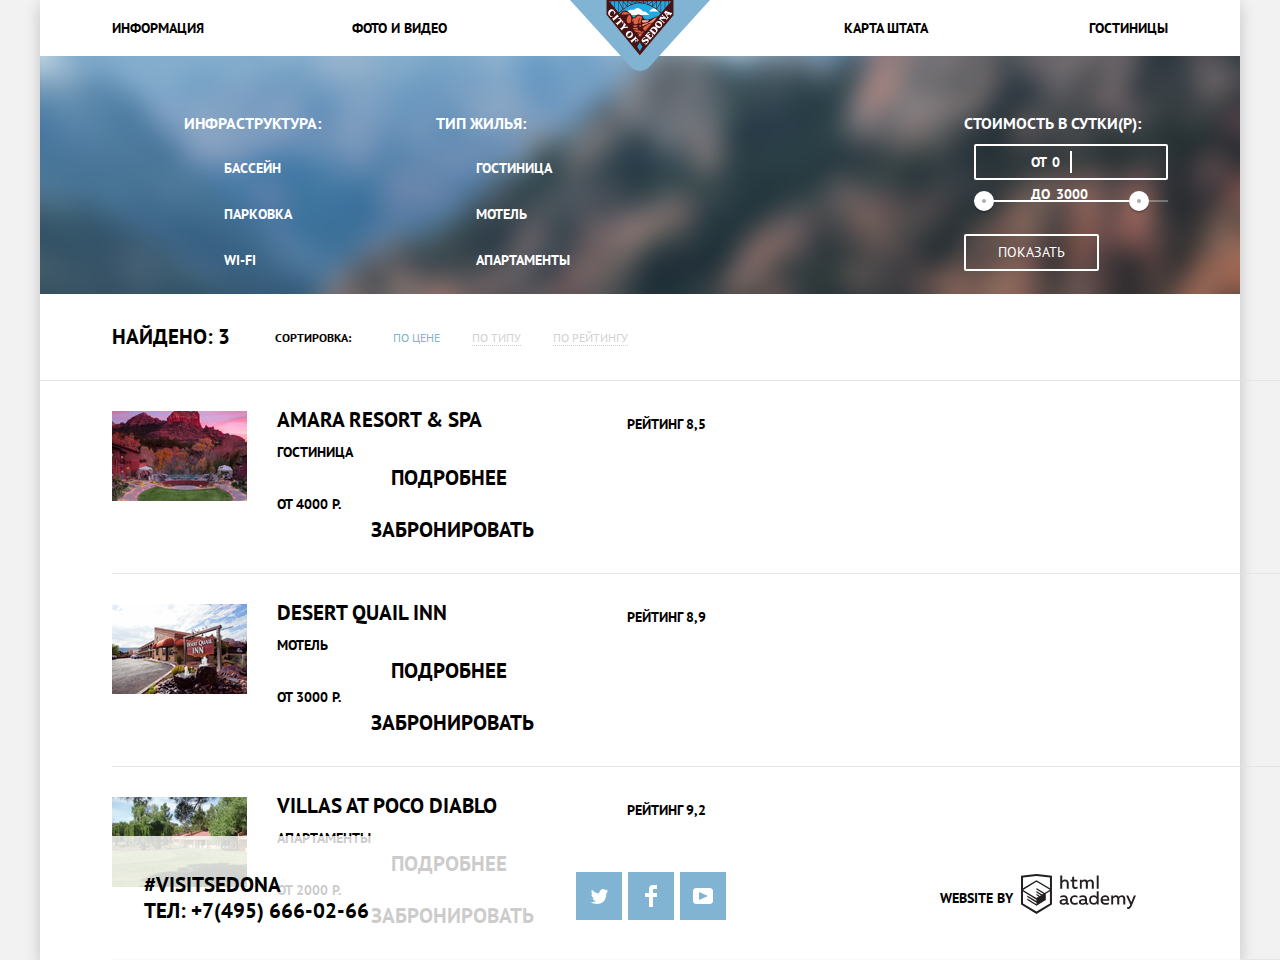
==== catalog.html @ 2e302462 "Подправила форму" ====
<!DOCTYPE html>
<html lang="ru">
  <head>
    <meta charset="utf-8">
    <title>HTML Academy: Седона</title>
    <link href="https://fonts.googleapis.com/css?family=PT+Sans:400,700&subset=cyrillic" rel="stylesheet">
	<link href="css/normalize.css" rel="stylesheet">
    <link href="css/style.css" rel="stylesheet">
    <style>
        li {
         list-style-type: none; /* Убираем маркеры */
        }
        ul {
        margin-left: 0; /* Отступ слева в браузере IE и Opera */
        padding-left: 0; /* Отступ слева в браузере Firefox, Safari, Chrome */
        }
    </style>
   </head>
  <body>
    <div class="container">
        <header class="main-header">
         <a class="header-logo" href="index.html">
             <img src="img/logo-sedona.svg" alt="Sedona" width="140" height="72">
         </a>
           <nav>
             <ul class="site-navigation">
                 <li>
                   <a href="info.html">Информация</a>
               </li>
               <li>
                 <a href="galery.html">Фото и видео</a>
               </li>
               <li>
                 <a href="map.html">Карта штата</a>
               </li>
                 <li>
                   <a href="catalog.html">Гостиницы</a>
               </li>
           </ul>
         </nav>
        </header>
      <main>
        <section class="filters">
            <form class="filter-fields" action="#" method="GET">
                <div class="filters-infrastructure">
                    <h3>Инфраструктура:</h3>
                    <input type="checkbox" name="pool" id="pool" checked>
                    <label for="pool">
                        Бассейн
                    </label>
                    <input type="checkbox" name="parking" id="parking">
                    <label for="parking">
                        Парковка
                    </label>
                    <input type="checkbox" name="wi-fi" id="wi-fi">
                    <label for="wi-fi">
                        WI-FI
                    </label>
                </div>
                <div class="filters-type-housing">
                    <h3>Тип жилья:</h3>
                    <input type="checkbox" name="hotel" id="hotel" checked>
                    <label for="hotel">
                        Гостиница
                    </label>
                    <input type="checkbox" name="motel" id="motel" checked>
                    <label for="motel">
                        Мотель
                    </label>
                    <input type="checkbox" name="apartments" id="apartments" checked>
                    <label for="apartments">
                        Апартаменты
                    </label>
                </div>
                <div class="filters-price">
                    <h3>Стоимость в сутки(р):</h3>
                    <div class="range-price">
                        <label class="min-price">
                            от 
                            <input type="text" name="min-price" value="0">
                        </label>
                        <label class="max-price">
                            до
                            <input type="text" name="max-price" value="3000">
                        </label>
                    </div>
                    <div class="range">
                        <div class="length"></div>
                        <span class="range-min"></span>
                        <span class="range-max"></span>
                    </div>
                    <input type="submit" value="Показать">
                </div>
            </form>
        </section>  
        <section class="sorting">
            <span class="found">Найдено: 3</span>
            <div class="sorting-filters">
                <span>Сортировка:</span>
                <a class="price" href="#">По цене</a>
                <a class="type" href="#">По типу</a>
                <a class="rating" href="#">По рейтингу</a>
            </div>
            <div class="sorting-up-down">
                <a class="sorting-up active" href="#"></a>
                <a class="sorting-down" href="#"></a>
            </div>
        </section>
        <section class="results">
            <div class="wrapper">
              <div class="results-img">
                 <img src="img/amara resort&spa.jpg" width="135" height="90" alt="Amara Resort & Spa">
              </div>
              <div class="results-description">
                  <a class="title" href="#">Amara Resort & Spa</a>      
                <div class="results-info">
                  <span>Гостиница</span>
                  <a class="button detailed" href="#">Подробнее</a>  
                </div>
              <div class="results-book">
                  <span>от 4000 р.</span>
                  <a class="button book" href="#">Забронировать</a>  
              </div>
            </div>
              <div class="results-rating">
                  <div class="results-star star-4">
                 </div>
                  <div class="results-number">Рейтинг 8,5
                  </div>
              </div> 
            </div> 
            <div class="wrapper">
                <div class="results-img">
                    <img src="img/desert quail inn.jpg" width="135" height="90" alt="Desert Quail Inn">
                </div>
                <div class="results-description">
                  <a class="title" href="#">Desert Quail Inn</a>
                <div class="info-price">
                  <div class="results-info">
                    <span>Мотель</span>
                    <a class="button detailed" href="#">Подробнее</a>  
                </div>
                <div class="results-book">
                    <span>от 3000 р.</span>
                    <a class="button book" href="#">Забронировать</a>  
                </div>
                </div>
               </div> 
                <div class="results-rating">
                    <div class="results-star star-3">
                    </div>
                    <div class="results-number">Рейтинг 8,9
                    </div>
                </div>
            </div> 
                <div class="wrapper">
                  <div class="results-img">
                    <img src="img/villas at poco diablo.jpg" width="135" height="90" alt="Villas at Poco Diablo">
                  </div>
                <div class="results-description">
                  <a class="title" href="#">Villas at Poco Diablo</a>  
                <div class="results-info">
                    <span>Апартаменты</span>
                    <a class="button detailed" href="#">Подробнее</a>  
                </div>
                <div class="results-book">
                    <span class="price">от 2000 р.</span>
                    <a class="button book" href="#">Забронировать</a>  
                </div>
              </div> 
                <div class="results-rating">
                    <div class="results-star star-2">
                    </div>
                    <div class="results-number">Рейтинг 9,2
                    </div>
                </div>
              </div>  
        </section>        
    </main>
    <footer class="page-footer">
      <div class="footer-link">
        <a href="https://instaframm.com">#VISITSEDONA</a>
        <a href="tel:+7(495) 666-02-66">Тел: +7(495) 666-02-66</a>
      </div>	
      <div class="footer-social">
        <a class="social-button twitter" href="https://twitter.com"><img src="img/twitter.svg" width="17" height="15"></a>
        <a class="social-button fb" href="https://facebook.com"><img src="img/fb-icon.svg" width="12" height="22"></a>
        <a class="social-button youtube" href="https://youtube.com"><img src="img/youtube.svg" width="20" height="16"></a>
      </div>
      <div class="footer-copyright">
      <p>Website by</p>
      <a class="copyright" href="https://htmlacademy.ru/intensive/htmlcss"><img src="img/logo-htmlacademy.svg" width="115" height="41"></a>
      </div>		
    </footer>
    </div>
  </body>
</html>
---- css/style.css ----
html,
body {
    width: 100%;
    height: 100%;
}



body{
  margin:0;
  padding: 0;
  min-width: 1200px;
  font-family:"PT Sans","Arial",sans-serif;
  color: black;
  text-transform:uppercase;
  background-color:#f2f2f2;
  font-size: 14px;
  line-height: 26px;
  font-weight: bold;
  overflow-x: hidden;
}

a {
  color: #000000;
  text-decoration: none;
}

img {
  max-width: 100%;
  height: auto;
}

.visually-hidden {
  position: absolute;
  clip: rect(0 0 0 0);
  width: 1px;
  height: 1px;
  margin: -1px;
  border: 0;
  padding: 0;
  white-space: nowrap;
  -webkit-clip-path: inset(100%);
  clip-path: inset(100%);
  overflow: hidden;
}


section{
  display: flex;
  width: 1200px;
}

.container {
  position: relative;
  width: 1200px;
  margin: 0 auto;
  background-color: #ffffff;
  -webkit-box-shadow: 0 0 15px rgba(0, 0, 0, 0.5);
  box-shadow: 0px 5px 15px 0 rgba(0, 1, 1, 0.2);
}

.button {
  display: inline-block;
  vertical-align: top;
  font: inherit;
  text-align: center;
  vertical-align: middle;
  text-transform: uppercase;
  border: none;
}


.main-header{
  background-color: #ffffff;
}

.header-logo {
  position: absolute;
  left: 50%;
  transform: translateX(-50%);
  z-index: 1;
}

.main-header{
  background-color: #ffffff;
  width: 1056px;
  margin: 0 auto;
}

.header-logo {
  position: absolute;
  left: 50%;
  transform: translateX(-50%);
  z-index: 1;
}

.site-navigation {
  display: -webkit-box;
  display: -ms-flexbox;
  display: flex;
  flex-wrap: wrap;
  justify-content: space-between;
  margin: 0;
  padding: 0;
  

}


.site-navigation li {
  display: flex;
  justify-content: flex-start;
  flex: 0 0 240px;
  padding: 15px 0;
  width: 240px;
  
}

.site-navigation li:nth-child(4n+3),
.site-navigation li:nth-child(4n+4) {
    justify-content: flex-end;
}

.site-navigation li:nth-child(4n+2) {
    margin-right: 95px;
}


.site-navigation li a{
  text-decoration:none;
  color:#000000;
  font-weight:700
  }
  .site-navigation li.active a{
  color:#766357;
  }
  .site-navigation li a:hover{
  color:#81b3d2;
  }
  .site-navigation li a:focus{
  color:#cacaca;
}


main{
  background-color:#ffffff;
}



.intro {
  min-height: 510px;
  background: url(../img/block.svg) 50% 100% no-repeat,
  url(../img/welcome.png) 50% 50% no-repeat,
  url(../img/background-photo.jpg)0 20% no-repeat;
  background-color: #5496bd;
  margin-bottom: 60px;
}


.info-city{
  display: flex;
  flex-direction: column;
  align-content: center;
  align-items: center;
  color: #000000;
  text-align: center;
  margin-bottom: 50px;
  margin-top: 61px;
}

.info{
  font-family: "PT Sans","Arial",sans-serif;
  line-height: 26px;
  padding:0;
  margin:0 auto 28px;
  
}

.info-city p{
  margin:0;
  color:#333333;
  line-height:26px;
  font-family: "PT Sans","Arial",sans-serif;
  width: 489px;
  font-size: 14px;
  font-weight: normal;
}

.cause-description{
  display: flex;
  flex-direction: column;
}

.cause{
  display: flex;
  width: 1200px;
  margin: 0;
}

.description-one{
  display: flex;
  flex-direction: column;
  align-content: center;
  align-items: center;
  justify-content: center;
  background-color:#81b3d2;
  text-align:center;
  color:#ffffff;
  width: 400px;  
}

.description-one h2{
  margin:0;
  padding:0;
  width:200px;
}


.description-one .cause-number{
  margin:0;
  padding-top:24px;
  padding-bottom:21px;
  columns: #7d7d7d;;
  font-size: 14px;
  line-height: 21px;
  font-weight: normal; 
}

.description-one p{
  margin: 0;
  font-family: "PT Sans","Arial",sans-serif;
  font-size: 14px;
  line-height: 21px;
  text-align: center;
  color: #ffffff;
  font-weight: normal;
}


.feature-picture{
  display: flex;
  background-color:#81b3d2;
  width: 800px;
  left: 0;
  top: 0;
}

.reason{
  display: flex;
  align-items: center;
  text-align: center;
  justify-content: space-around;
}

.description{
  display: flex;
  -webkit-box-orient: vertical;
  -webkit-box-direction: normal;
  flex-direction: column;
  -webkit-box-pack: center;
  justify-content: center;
  -webkit-box-align: center;
  align-items: center;
  width: 400px;
  padding-top: 58px;
  padding-bottom: 67px;
  text-align: center; 
}


.description h2{
  font-family: "PT Sans","Arial",sans-serif;
  font-size: 21px;
  font-weight: bold;
  line-height: 21px;
  text-align: center;
  color: #000000;
  margin:28px 0 10px 0;
}


.description p{
  margin:14px 0;
  color:#333333;
  font-family: "PT Sans","Arial",sans-serif;
  font-size: 14px;
  line-height: 21px;
  font-weight: normal;
}


.description-two{
  display: flex;
  flex-direction: column;
  align-content: center;
  align-items: center;
  padding: 44px 49px 52px 48px;
  background-color:#81b3d2;
  text-align:center;
  color:#ffffff;
  width: 33,33%;
}


.description-two h2{
  margin:0;
  padding:0;
  width:200px;
}


.description-two .cause-number{
  margin:0;
  padding-top:24px;
  padding-bottom:21px;
  color:#ffffff;
  font-size: 14px;
  line-height: 21px;
  font-weight: normal;
}

.description-two p{
  margin: 0;
  font-family: "PT Sans","Arial",sans-serif;
  font-size: 14px;
  line-height: 21px;
  text-align: center;
  color: #ffffff;
  width: 303px;
  font-weight: normal;
}


.more-cause{
  display: flex;
  width: 1200px;;
  text-align: center;
  justify-content: space-around;
  background-color: #eeeeee;
  justify-content: space-around;
}


.more-description{
  width: 400px;
  min-height: 256px;
  text-align: center;
  display: flex;
  -webkit-box-orient: vertical;
  -webkit-box-direction: normal;
  flex-direction: column;
  -webkit-box-pack: center;
  justify-content: center;
}


.more-description h2{
  font-family: "PT Sans","Arial",sans-serif;
  color: #000000;
  font-size: 21px;
  line-height: 21px;
  margin-top: 0;
}


.more-description .cause-number{
  margin: 7px 0px;
  text-align: center;
  color:#333333;
  font-size: 14px;
  line-height: 21px;
  font-weight: normal;
}

.more-description p{
  font-family: "PT Sans","Arial",sans-serif;
  color: #333333;
  font-size: 14px;
  line-height: 21px;
  margin: 14px 0 14px 0;
  font-weight: normal;
}


.interest-block{
  display: flex;
  -webkit-box-pack: center;
  justify-content: center;
}


.interest-item {
  width: 1200px;
  text-align: center;
  padding: 0 316px;
}



.interest-item h3 {
  font-size: 30px;
  font-weight: bold;
  margin-top: 58px;
  
}

.interest-item p {
  margin-bottom: 48px;
  line-height: 24px;
  font-weight: normal;
} 

.interest-item a {
  display: block;
  margin: 0 auto;
  padding: 30px 0;
  text-decoration: none;
  text-decoration-line: none;
  text-decoration-style: initial;
  text-decoration-color: initial;
  color: #ffffff;
  background-color: #766357;
  font-size: 21px;
  font-weight: bold;
  line-height: 26px;
}


.interest-item a:hover{   /*Цвет кнопки при наведении курсора*/
  background-color: #604e43;
}
  
.interest-item a:focus{    /*Цвет кнопки при нажатии*/
  background-color: #503e33;
  color: rgba(255, 255, 255, 0.3);
}


.map {
  position: relative;
}


.page-footer{
  display: flex;
  justify-content: space-around;
  padding-top: 36px;
  padding-bottom: 36px;
  position: absolute;
  bottom: 0;
  left: 0;
  margin: 0 auto;
  width: 1200px;
  color: #000000;
  background-color: rgba(255, 255, 255, 0.8);
}



.footer-link{
  display: flex;
  flex-direction: column;
}

.footer-link a{
  font-family: "PT Sans","Arial",sans-serif;
  font-size: 21px;
  font-weight: bold;
  line-height: 26px;
  color: #000000;
  text-decoration: none;
}

.footer-social{
  display: flex;
}

.social-button {
  display: flex;
  position: relative;
  justify-content: center;
  align-items: center;
  width: 46px;
  height: 48px;
  margin-right: 6px;
  vertical-align: top;
  background-color: #81b3d2;
}  

.social-button:hover{
  background-color: #669ec0;
}

.social-button:focus{
  background: #5496bd;
  opacity: 0.3;
}

.footer-copyright{
  display: flex;
  align-items: center;
}


.footer-copyright p{
  font-family: "PT Sans","Arial",sans-serif;
  font-size: 14px;
  line-height: 26px;
  color: #000000;
  margin: 0 8px 0 0;
}

.footer-copyright .copyright{
  color: #231f20;
}


.map{
  position:relative
}

.map iframe{
  background:#dfe7cd;
  background-image:url(../img/map.png);
  background-repeat:no-repeat;
  width:1200px;
  height:595px;
  border:0
}

.form-show {
  display: block;
  -webkit-animation-name: show;
  animation-name: show;
  -webkit-animation-duration: 2s;
  animation-duration: 2s;
}


.search-form {
  box-sizing:border-box;
  display:-webkit-box;
  display:-webkit-flex;
  display:-ms-flexbox;
  display:flex;
  -webkit-flex-wrap:wrap;
  -ms-flex-wrap:wrap;
  flex-wrap:wrap;
  -webkit-box-pack:justify;
  -webkit-justify-content:space-between;
  -ms-flex-pack:justify;
  justify-content:space-between;
  position:absolute;
  top:0;
  left:50%;
  margin-left:-284px;
  padding:55px;
  width:568px;
  height:395px;
  background:#ffffff;
  font-weight:bold;
  line-height:26px;
  box-shadow:0px 0px 15px 7px rgba(0, 1, 1, 0.15)
}

.search-form-visible{
  display:flex;
  animation:form_opacity 0.7s
}

.search-form-error{
  animation:shake 0.5s
}

.search-form input{
  border:medium none;
  background-color:rgb(242, 242, 242);
  height:35px;
  width:331px;
  text-transform:uppercase;
  cursor:pointer;
}

.search-form input:hover{
  background-color:#ebebeb
}

.search-form input:focus{
  background-color:#ffffff;
  outline:2px solid #ebebeb
}

.search-form input[name="arrival-date"], 
.search-form input[name="departure-date"] {
  padding-left: 15px;
  font-size: 14px;
  font-weight: bold;
  color: #000000;
  font-family: "PT Sans","Arial",sans-serif;
}

.arrival-date-cal, 
.departure-date-cal {
  position: absolute;
  font-size: 21px;
  line-height: 26px;
  color: #c2c2c2;
}

.arrival-date-cal {
  top: 60px;
  right: 60px;
}

.departure-date-cal{
  top:127px;
  right:60px;
}


.arrival-date-cal span:hover,
.departure-date-cal span:hover{
  color:#000000;
}

.arrival-date-cal span:active,
.departure-date-cal span:active{
  color:#81b3d2;
}

.search-form .entry, 
.search-form .departure {
  padding-top: 5px;
  margin-bottom: 10px;
}

.search-form .amount {
  display: flex;
  justify-content: space-between;
  align-items: center;
  height: 40px;
  width: 458px;
  box-sizing: border-box;
}


.amount button {
  height: 37px;
  width: 40px;
  border: none;
  background-color: #f2f2f2;
  color: #a9a9a9;
}


.amount button[name="plus-adult"] {
  margin-right: 52px;
}


.amount button:hover{
  color:#000000;
}

.amount button:active{
  color:#81b3d2;
}


.amount input {
  width: 37px;
  border: none;
  background-color: #f2f2f2;
  text-align: center;
}

.amount input:hover{
  background-color:#ebebeb;
}

.amount input:focus{
  background-color:#ffffff;
  outline:2px solid #ebebeb;
}


.amount button[name="minus-adult"] {
  margin-left: 40px;
}


.amount button[name="minus-children"]{
  margin-left:26px
}


.search-form > button {
  width: 100%;
  background-color: rgb(129, 179, 210);
  border: medium none;
  text-transform: uppercase;
  font-size: 21px;
  color: rgb(255, 255, 255);
  line-height: 16px;
  padding: 21px 0px;
  -webkit-align-self: flex-end;
  -ms-flex-item-align: end;
  align-self: flex-end;
}


.search-form > button:hover{
  background-color:#669ec0;
  cursor:pointer;
}

.search-form > button:active{
  background-color:#5496bd;
  color:#88b6d1;
  cursor:pointer;
} 




.filters{
  
  box-sizing: border-box;
  min-height: 215px;
  color: #ffffff;
  background: #5d7284;
  background-color: rgb(93, 114, 132);
  background-image: url(../img/filter-background.png);
  background-repeat: no-repeat;
  background-position: center;
}


.filter-fields{
  display: flex;
  padding: 0 72px;
  padding-top: 26px;
  padding-right: 72px;
  padding-bottom: 7px;
  padding-left: 72px;
  padding-top: 26px;
  padding-bottom: 7px;
  width: 1056px;
}
  


.filters-infrastructure,
.filters-type-housing,
.filters-price{
  display: flex;
  flex-direction: column;
  padding-top: 31px;
  align-content: center;
}

.filters-infrastructure{
  justify-content: flex-start;
  padding-left: 72px;
  padding-right: 115px;
}

.filters-type-housing{
  padding-right: 394px;
}

.filters h3{
  margin:0 0 15px;
  padding:0;
  font-family:"PT Sans","Arial",sans-serif;
  font-size: 16px;
  line-height: 21px;
}

.filters label{
  font-family:"PT Sans","Arial",sans-serif;
  font-size: 14px;
  line-height: 21px;
}



.filters input[type=checkbox]{
  display:none;
}

.filters input[type=checkbox]+label{
  position:relative;
  display:block;
  margin-left:40px;
  padding-top:9px;
  padding-bottom:16px;
  cursor:pointer
}


.filters input[type=checkbox]+label::after{
  content:"";
  position:absolute;
  top:8px;
  left:-40px;
  display:block;
  width:22px;
  height:22px;
  background-position:-5px -5px
}

.filters input[type=checkbox]:checked+label::after{
  content:"";
  position:absolute;
  top:8px;
  left:-40px;
  display:block;
  width:26px;
  height:22px;
  background-image:url(../img/checkbox-on.png);
  background-repeat:no-repeat;
  background-position:-37px -5px
}

.filters input[type=checkbox]:disabled+label{
  opacity:0.3
}

.filters input[type=checkbox]:disabled+label::after{
  content:"";
  position:absolute;
  top:8px;
  left:-40px;
  width:26px;
  height:22px;
  background-image:url(../img/checkbox-on.svg);
  background-repeat:no-repeat;
  background-position:-5px -5px
}




.filters-price h3{
  margin:0 0 10px;
  padding:0;
  text-align:left;
}

.filters-price .range-price{
  position:relative;
  height:32px;
  margin-left:10px;
  margin-bottom:20px;
  font-size:0;
  border:2px solid #fff;
  border-radius:2px
}

.filters-price .range-price::after{
  content:"";
  position:absolute;
  top:50%;
  left:50%;
  width:2px;
  height:22px;
  background:#fff;
  -webkit-transform:translate(-50%,-50%);
  transform:translate(-50%,-50%)
}

.range-price label{
  display:inline-block;
  text-align:left;
  font-size:14px;
  line-height:30px;
  vertical-align:top;
  cursor:pointer
}
.range-price .max-price,
.range-price .min-price{
  width:90px;
  padding-left:55px
}

.range-price input{
  width:50px;
  margin:0;
  color:inherit;
  font:inherit;
  background:0 0;
  border:none;
  outline:#ffffff;
}

.range{
  position:relative;
  height:2px;
  background-color:rgba(255,255,255,.3);
  margin-bottom:32px;
  margin-left:10px
}

.range .length{
  width:80%;
  height:2px;
  background:#ffffff;
}

.range span{
  position:absolute;
  top:-9px;
  width:4px;
  height:4px;
  background:#ababab;
  border:8px solid #fff;
  border-radius:50%;
  box-shadow:0 2px 1px 0 rgba(0,1,1,.2);
  cursor:pointer;
}

.range span:hover{
  background:#1c4f80;
}

.range .range-min{
  left:0
}

.range .range-max{
  left:80%
}

.filters-price input[type=submit]{
  width:135px;
  padding:6px 0;
  background-color:transparent;
  border:2px solid #fff;
  border-radius:2px;
  font-family:"PT Sans","Arial",sans-serif;
  font-size:14px;
  line-height:21px;
  text-transform:uppercase;
  font-weight:400;
  color:#fff;
  text-align:center;
}

.filters-price input[type=submit]:hover{
  background-color:#fff;
  color:#000;
  cursor:pointer
}


.sorting{
  display: flex;
  padding:30px 72px 30px 72px;
  border-bottom:1px solid #e5e5e5;
}

.found{
  margin-right:28px;
  width:135px;
  font-size:21px;
  line-height:26px;
  font-weight:700;
}


.sorting-filters span{
  margin-right:38px;
  font-size:12px;
  line-height:18px;
}

.results .button,
.results-description a,
.filters a{
  font-family:"PT Sans","Arial",sans-serif;
  text-transform:uppercase;
  text-decoration:none
}

.sorting-filters a{
  margin-right:28px;
  font-size:12px;
  line-height:18px;
  color:#d2d2d2;
  border-bottom:1px dotted #d2d2d2;
  font-weight:400
}



.sorting-filters .price{
  color:#81b3d2;
  text-decoration:none;
  border:none
}

.sorting-filters a:hover{
  color:#81b3d2;
  text-decoration:none;
  border-bottom:1px dotted #81b3d2
}

.sorting-filters a:active{
  color:#000;
  text-decoration:none;
  border-bottom:none
}

.sorting-up-down{
  text-align:right
}

.results{
  display: flex;
  flex-direction: column;
  padding:0 6%
}


.results{
  display: flex;
}

.wrapper{
  display: flex;
  position:relative;
  border-bottom:1px solid #e5e5e5;
  padding:30px 0
}

.results-img{
  margin-right:30px;
  width:135px;
  height:90px
}

.results .button,
.results-description a{
  margin:0;
  font-weight:700
}

.results-description a{
  display:block;
  vertical-align:top;
  font-size:21px;
  line-height:26px;
  color: #000000;
}

.results-description a.title{
  margin-top:-4px;
  margin-bottom:6px;
  padding:0;
  width:350px
}

.results-description a.title:active{
  color:rgba(0,0,0,.3)
}
.results-info{
  margin-right:6px
}
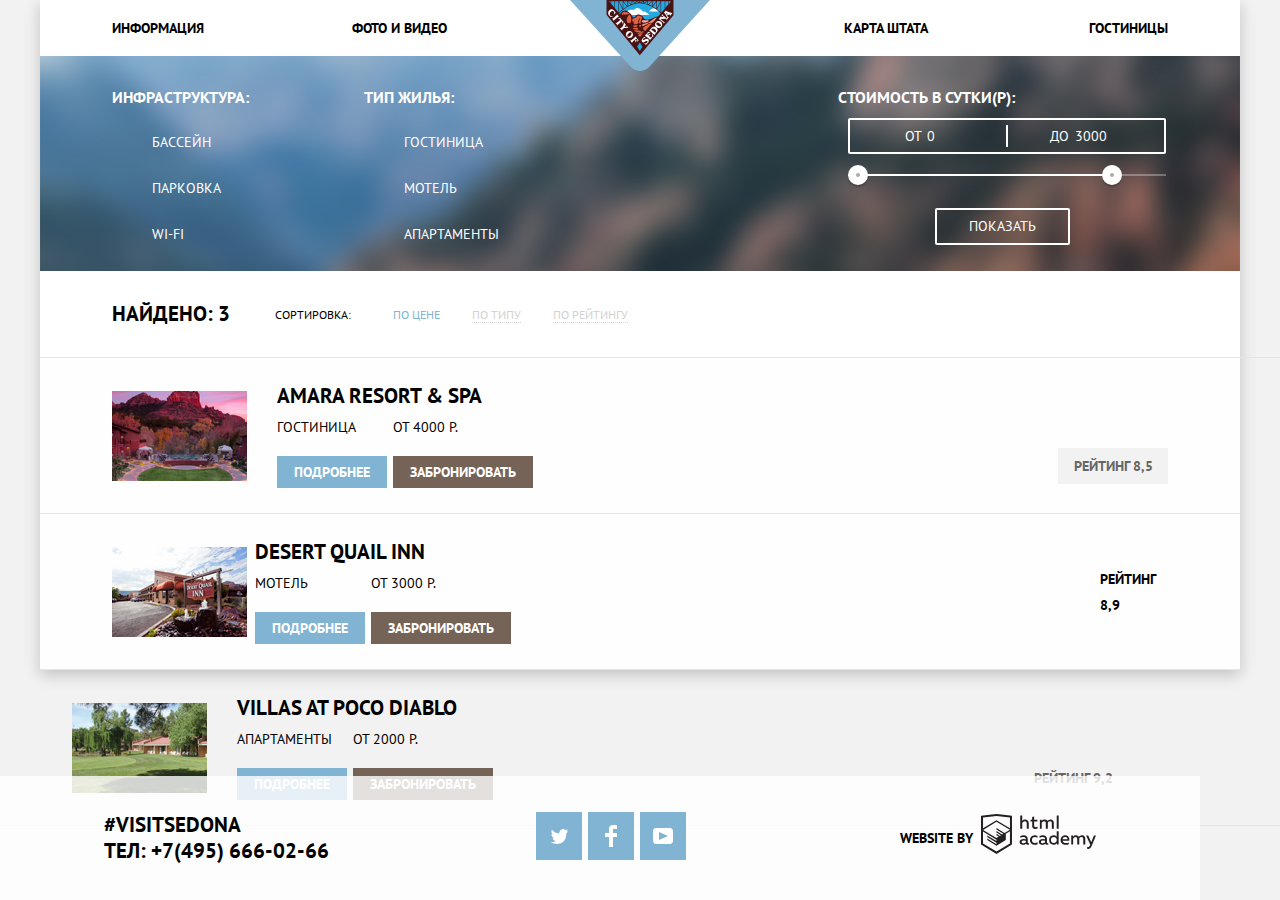
==== commit bf166afb: "Начала делать вторую страницу" ====
--- a/catalog.html
+++ b/catalog.html
@@ -41,7 +41,7 @@
         </header>
       <main>
         <section class="filters">
-            <form class="filter-fields" action="#" method="GET">
+            <form class="filter-fields" action="#" method="get">
                 <div class="filters-infrastructure">
                     <h3>Инфраструктура:</h3>
                     <input type="checkbox" name="pool" id="pool" checked>
@@ -60,7 +60,7 @@
                 <div class="filters-type-housing">
                     <h3>Тип жилья:</h3>
                     <input type="checkbox" name="hotel" id="hotel" checked>
-                    <label for="hotel">
+                    <label for="checkbox04">
                         Гостиница
                     </label>
                     <input type="checkbox" name="motel" id="motel" checked>
@@ -77,11 +77,11 @@
                     <div class="range-price">
                         <label class="min-price">
                             от 
-                            <input type="text" name="min-price" value="0">
+                            <input type="text" name="from" value="0" id="from-value">
                         </label>
                         <label class="max-price">
                             до
-                            <input type="text" name="max-price" value="3000">
+                            <input type="text" name="to" value="3000" id="to-value">
                         </label>
                     </div>
                     <div class="range">
@@ -108,24 +108,33 @@
         </section>
         <section class="results">
             <div class="wrapper">
-              <div class="results-img">
+                <div class="results-img">
                  <img src="img/amara resort&spa.jpg" width="135" height="90" alt="Amara Resort & Spa">
-              </div>
+                </div>
               <div class="results-description">
-                  <a class="title" href="#">Amara Resort & Spa</a>      
+                <h1 class="results-description-header">
+                  <a href="#">Amara Resort & Spa</a>    
+                </h1>    
                 <div class="results-info">
                   <span>Гостиница</span>
-                  <a class="button detailed" href="#">Подробнее</a>  
-                </div>
-              <div class="results-book">
+                  <br>
+                  <a href="#">Подробнее</a>  
+                </div>
+                <div class="results-book">
                   <span>от 4000 р.</span>
-                  <a class="button book" href="#">Забронировать</a>  
+                  <br>
+                  <a href="#">Забронировать</a>  
+                </div>
               </div>
-            </div>
               <div class="results-rating">
-                  <div class="results-star star-4">
-                 </div>
-                  <div class="results-number">Рейтинг 8,5
+                  <div class="rating-stars>
+                    <span class="icon-star"></span>
+                    <span class="icon-star"></span>
+                    <span class="icon-star"></span>
+                    <span class="icon-star"></span>
+                  </div>
+                  <div class="results-number">
+                    <span>Рейтинг 8,5</span>
                   </div>
               </div> 
             </div> 
@@ -134,22 +143,29 @@
                     <img src="img/desert quail inn.jpg" width="135" height="90" alt="Desert Quail Inn">
                 </div>
                 <div class="results-description">
-                  <a class="title" href="#">Desert Quail Inn</a>
-                <div class="info-price">
+                  <h1 class="results-description-header">
+                  <a href="#">Desert Quail Inn</a>
+                  </h1>
                   <div class="results-info">
                     <span>Мотель</span>
-                    <a class="button detailed" href="#">Подробнее</a>  
+                    <br>
+                    <a href="#">Подробнее</a>  
                 </div>
                 <div class="results-book">
                     <span>от 3000 р.</span>
-                    <a class="button book" href="#">Забронировать</a>  
-                </div>
-                </div>
-               </div> 
+                    <br>
+                    <a href="#">Забронировать</a>  
+                </div>
+               </div>
                 <div class="results-rating">
-                    <div class="results-star star-3">
-                    </div>
-                    <div class="results-number">Рейтинг 8,9
+                    <div class="rating-stars">
+                      <span class="icon-star"></span>
+                      <span class="icon-star"></span>
+                      <span class="icon-star"></span>
+                    </div>
+                </div>   
+                    <div class="results-number">
+                      <span>Рейтинг 8,9</span>
                     </div>
                 </div>
             </div> 
@@ -158,20 +174,27 @@
                     <img src="img/villas at poco diablo.jpg" width="135" height="90" alt="Villas at Poco Diablo">
                   </div>
                 <div class="results-description">
-                  <a class="title" href="#">Villas at Poco Diablo</a>  
+                  <h1 class="results-description-header">
+                  <a href="#">Villas at Poco Diablo</a>  
+                  </h1>
                 <div class="results-info">
                     <span>Апартаменты</span>
-                    <a class="button detailed" href="#">Подробнее</a>  
+                    <br>
+                    <a href="#">Подробнее</a>  
                 </div>
                 <div class="results-book">
-                    <span class="price">от 2000 р.</span>
-                    <a class="button book" href="#">Забронировать</a>  
+                    <span>от 2000 р.</span>
+                    <br>
+                    <a href="#">Забронировать</a>  
                 </div>
               </div> 
                 <div class="results-rating">
-                    <div class="results-star star-2">
-                    </div>
-                    <div class="results-number">Рейтинг 9,2
+                    <div class="rating-stars">
+                      <span class="icon-star"></span>
+                      <span class="icon-star"></span>
+                    </div>
+                    <div class="results-number">
+                      <span>Рейтинг 9,2</span>
                     </div>
                 </div>
               </div>  
--- a/css/style.css
+++ b/css/style.css
@@ -102,8 +102,6 @@
   justify-content: space-between;
   margin: 0;
   padding: 0;
-  
-
 }
 
 
@@ -149,12 +147,15 @@
 
 
 .intro {
+  width: 100%;
   min-height: 510px;
   background: url(../img/block.svg) 50% 100% no-repeat,
   url(../img/welcome.png) 50% 50% no-repeat,
   url(../img/background-photo.jpg)0 20% no-repeat;
   background-color: #5496bd;
   margin-bottom: 60px;
+  border:none;
+  
 }
 
 
@@ -167,6 +168,7 @@
   text-align: center;
   margin-bottom: 50px;
   margin-top: 61px;
+ 
 }
 
 .info{
@@ -721,35 +723,18 @@
   cursor:pointer;
 } 
 
-
-
-
 .filters{
+  display: flex;
+  background: #cacaca url(../img/filter-background.png) center 50%;
+  width: 1200px;
+  color: #ffffff;
+  min-height: 215px;
+}
+
+.filter-fields{
+  display: flex;
   
-  box-sizing: border-box;
-  min-height: 215px;
-  color: #ffffff;
-  background: #5d7284;
-  background-color: rgb(93, 114, 132);
-  background-image: url(../img/filter-background.png);
-  background-repeat: no-repeat;
-  background-position: center;
-}
-
-
-.filter-fields{
-  display: flex;
-  padding: 0 72px;
-  padding-top: 26px;
-  padding-right: 72px;
-  padding-bottom: 7px;
-  padding-left: 72px;
-  padding-top: 26px;
-  padding-bottom: 7px;
-  width: 1056px;
-}
-  
-
+}
 
 .filters-infrastructure,
 .filters-type-housing,
@@ -758,6 +743,8 @@
   flex-direction: column;
   padding-top: 31px;
   align-content: center;
+  
+  
 }
 
 .filters-infrastructure{
@@ -767,7 +754,7 @@
 }
 
 .filters-type-housing{
-  padding-right: 394px;
+  width: 274px;
 }
 
 .filters h3{
@@ -776,21 +763,26 @@
   font-family:"PT Sans","Arial",sans-serif;
   font-size: 16px;
   line-height: 21px;
+  
 }
 
 .filters label{
   font-family:"PT Sans","Arial",sans-serif;
   font-size: 14px;
   line-height: 21px;
-}
-
-
-
-.filters input[type=checkbox]{
+  font-weight: normal ;
+}
+
+.filters input[type=checkbox] {
+  display: none;
+} 
+
+.filters input[type="checkbox"]:checked{
   display:none;
-}
-
-.filters input[type=checkbox]+label{
+  
+}
+
+.filters input[type="checkbox"]+label{
   position:relative;
   display:block;
   margin-left:40px;
@@ -800,7 +792,7 @@
 }
 
 
-.filters input[type=checkbox]+label::after{
+.filters input[type="checkbox"]+label::after{
   content:"";
   position:absolute;
   top:8px;
@@ -811,7 +803,7 @@
   background-position:-5px -5px
 }
 
-.filters input[type=checkbox]:checked+label::after{
+.filters input[type="checkbox"]:checked+label::after{
   content:"";
   position:absolute;
   top:8px;
@@ -819,29 +811,34 @@
   display:block;
   width:26px;
   height:22px;
-  background-image:url(../img/checkbox-on.png);
+  background-image:url(../img/checkbox-on.svg);
   background-repeat:no-repeat;
   background-position:-37px -5px
 }
 
-.filters input[type=checkbox]:disabled+label{
+.filters input[type="checkbox"]:disabled+label{
   opacity:0.3
 }
 
-.filters input[type=checkbox]:disabled+label::after{
+.filters input[type="checkbox"]:disabled+label::after{
   content:"";
   position:absolute;
   top:8px;
   left:-40px;
   width:26px;
   height:22px;
-  background-image:url(../img/checkbox-on.svg);
+  background-image:url(../img/checkbox-off.svg);
   background-repeat:no-repeat;
   background-position:-5px -5px
 }
 
 
-
+.filters-price {
+  position: relative;
+  box-sizing: border-box;
+  width: 528px;
+  padding-left: 200px;
+}
 
 .filters-price h3{
   margin:0 0 10px;
@@ -933,7 +930,11 @@
   left:80%
 }
 
-.filters-price input[type=submit]{
+.filter-fields input[type="submit"]{
+ display: block;
+ -webkit-box-sizing: border-box;
+  box-sizing: border-box;
+  margin: 0 auto;
   width:135px;
   padding:6px 0;
   background-color:transparent;
@@ -974,15 +975,9 @@
   margin-right:38px;
   font-size:12px;
   line-height:18px;
-}
-
-.results .button,
-.results-description a,
-.filters a{
-  font-family:"PT Sans","Arial",sans-serif;
-  text-transform:uppercase;
-  text-decoration:none
-}
+  font-weight: normal;
+}
+
 
 .sorting-filters a{
   margin-right:28px;
@@ -1014,57 +1009,134 @@
 }
 
 .sorting-up-down{
-  text-align:right
-}
+  text-align:right;
+}
+
 
 .results{
   display: flex;
   flex-direction: column;
-  padding:0 6%
-}
-
-
-.results{
-  display: flex;
+  background: #fefefe;
+  -webkit-box-orient: vertical;
+  -webkit-box-direction: normal;
 }
 
 .wrapper{
   display: flex;
-  position:relative;
-  border-bottom:1px solid #e5e5e5;
-  padding:30px 0
-}
+  padding: 25px 72px;
+  border-bottom: 1px solid #e5e5e5;
+  -webkit-box-align: center;
+  align-items: center;
+}
+
 
 .results-img{
-  margin-right:30px;
-  width:135px;
-  height:90px
-}
-
-.results .button,
-.results-description a{
-  margin:0;
-  font-weight:700
-}
-
-.results-description a{
-  display:block;
-  vertical-align:top;
-  font-size:21px;
-  line-height:26px;
+  width: 165px;
+  height: 90px;
+}
+
+.results-description{
+  display: flex;
+  width: 781px;
+  min-height: 100px;
+  flex-wrap: wrap;
+  align-content: flex-start;
+}
+
+.results-description-header {
+  min-width: 750px;
+  margin-top: 0px;
+  margin-bottom: 5px;
+}
+
+.results-description h1{
+    color: #000000;
+    font-family: "PT Sans", sans-serif;
+    font-size: 21px;
+    font-weight: bold;
+    line-height: 26px;
+    
+}
+
+.results-description-header a {
+  font-size: 21px;
+  font-weight: bold;
+  
+}
+
+.results-description a {
+  text-decoration: none;
   color: #000000;
 }
 
-.results-description a.title{
-  margin-top:-4px;
-  margin-bottom:6px;
-  padding:0;
-  width:350px
-}
-
-.results-description a.title:active{
-  color:rgba(0,0,0,.3)
-}
-.results-info{
-  margin-right:6px
-}+.results-description-header a:hover{
+  color: #81b3d2;
+}
+
+.results-description-header a:focus{
+  color: #cacaca;
+}
+
+.results-info {
+  margin-right: 6px;
+}
+
+.results-info span,
+.results-book span{
+  font-weight: normal;
+}
+
+.results-info a{
+  display: block;
+  margin-top: 16px;
+  padding: 3px 17px;
+  color: #ffffff;
+  background-color: #81b3d2;
+  font-size: 14px;
+  font-weight: bold;
+}
+
+.results-book a{
+  display: block;
+  margin-top: 16px;
+  padding: 3px 17px;
+  color: #ffffff;
+  background-color: #766357;
+  font-size: 14px;
+  font-weight: bold;
+}
+
+.results-rating{
+  display: flex;
+  -webkit-box-orient: vertical;
+  -webkit-box-direction: normal;
+  flex-direction: column;
+  height: 97px;
+  width: 110px;
+  text-align: right;
+  -webkit-box-pack: justify;
+  justify-content: space-between;
+}
+
+.results-rating .rating-stars{
+  color: #81b3d2;
+  font-size: 19px;
+  line-height: 21px;
+}
+
+
+
+.results-rating .results-number {
+  padding-top: 5px;
+  padding-bottom: 5px;
+  color: #666666;
+  background-color: #f2f2f2;
+  text-align: center;
+}
+
+
+
+
+
+
+
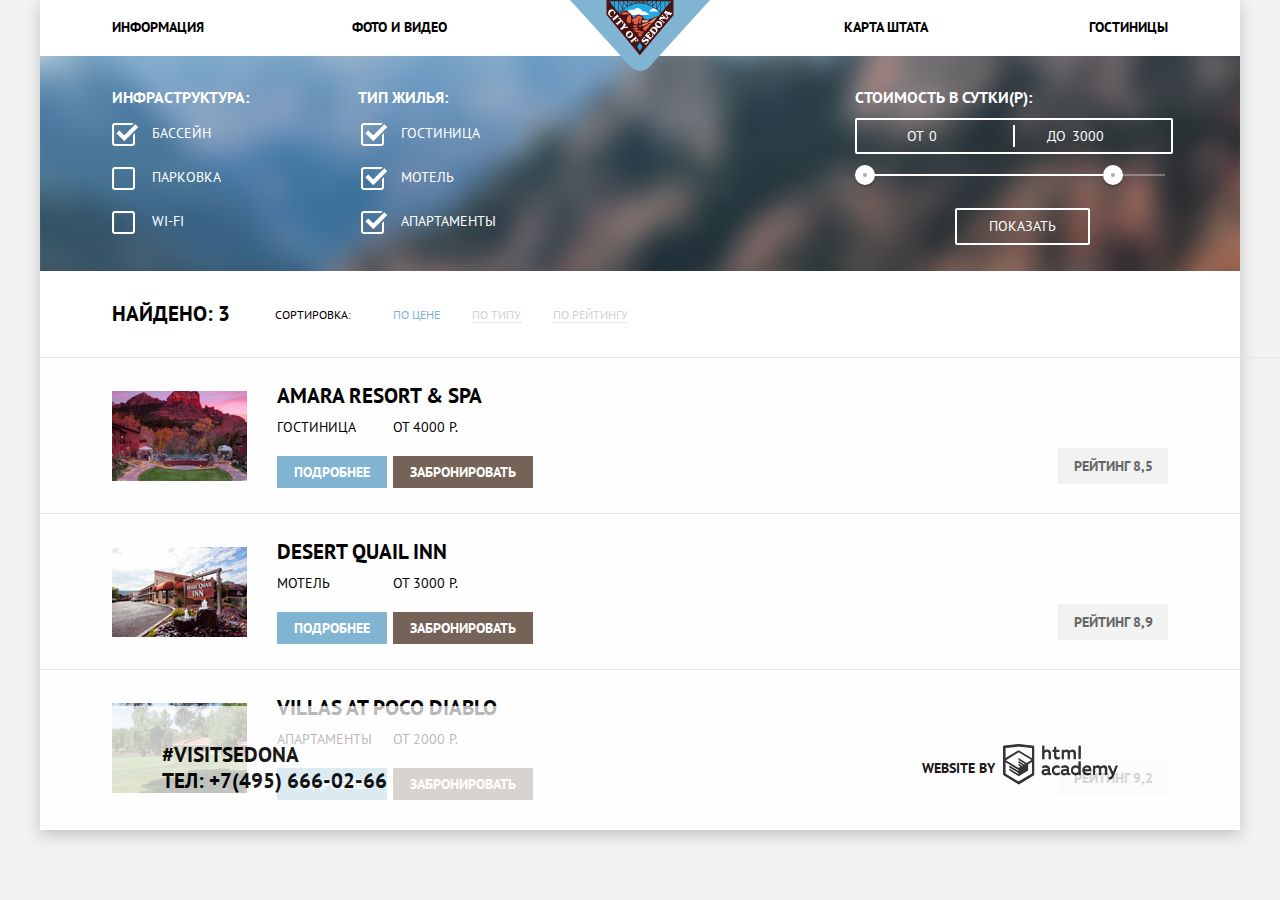
==== commit ad01f575: "Добавила цвет ссылкам" ====
--- a/catalog.html
+++ b/catalog.html
@@ -42,37 +42,41 @@
       <main>
         <section class="filters">
             <form class="filter-fields" action="#" method="get">
-                <div class="filters-infrastructure">
+                <div class="filters-infrastructure search-form__infra">
+                  <fieldset>
                     <h3>Инфраструктура:</h3>
-                    <input type="checkbox" name="pool" id="pool" checked>
-                    <label for="pool">
-                        Бассейн
+                  <label>
+                    <input type="checkbox" class="visually-hidden" name="pool" checked>Бассейн
+                    <span class="checkbox-indicator"></span>
+                  </label>
+                  <label>
+                    <input type="checkbox" class="visually-hidden" name="parking">Парковка
+                  <span class="checkbox-indicator"></span>
+                  </label>
+                  <label>
+                    <input type="checkbox" class="visually-hidden" name="wi-fi">Wi-Fi
+                  <span class="checkbox-indicator"></span>
+                  </label>
+                </fieldset>
+                </div>
+                <div class="filters-type-housing search-form__housing">
+                  <fieldset>
+                    <h3>Тип жилья:</h3>
+                    <label>
+                    <input type="checkbox" class="visually-hidden" name="hotel" checked>Гостиница
+                    <span class="checkbox-indicator"></span>
                     </label>
-                    <input type="checkbox" name="parking" id="parking">
-                    <label for="parking">
-                        Парковка
+                    <label>
+                    <input type="checkbox" class="visually-hidden" name="motel" checked>Мотель
+                    <span class="checkbox-indicator"></span>
                     </label>
-                    <input type="checkbox" name="wi-fi" id="wi-fi">
-                    <label for="wi-fi">
-                        WI-FI
+                    <label>
+                    <input type="checkbox" class="visually-hidden" name="apartments" checked>Апартаменты 
+                    <span class="checkbox-indicator"></span>
                     </label>
-                </div>
-                <div class="filters-type-housing">
-                    <h3>Тип жилья:</h3>
-                    <input type="checkbox" name="hotel" id="hotel" checked>
-                    <label for="checkbox04">
-                        Гостиница
-                    </label>
-                    <input type="checkbox" name="motel" id="motel" checked>
-                    <label for="motel">
-                        Мотель
-                    </label>
-                    <input type="checkbox" name="apartments" id="apartments" checked>
-                    <label for="apartments">
-                        Апартаменты
-                    </label>
-                </div>
-                <div class="filters-price">
+                    </fieldset>
+                </div>
+                <div class="filters-price search-form__price">
                     <h3>Стоимость в сутки(р):</h3>
                     <div class="range-price">
                         <label class="min-price">
@@ -102,8 +106,18 @@
                 <a class="rating" href="#">По рейтингу</a>
             </div>
             <div class="sorting-up-down">
-                <a class="sorting-up active" href="#"></a>
-                <a class="sorting-down" href="#"></a>
+              <ul class="sorting-list">
+                <li>
+                <a href="#">
+                  <span class="icon-up-dir"></span>
+                </a>
+              </li>
+              <li>
+                <a>
+                  <span class="icon-down-dir active"></span>
+                </a>
+              </li>
+             </ul>   
             </div>
         </section>
         <section class="results">
@@ -111,7 +125,7 @@
                 <div class="results-img">
                  <img src="img/amara resort&spa.jpg" width="135" height="90" alt="Amara Resort & Spa">
                 </div>
-              <div class="results-description">
+                <div class="results-description">
                 <h1 class="results-description-header">
                   <a href="#">Amara Resort & Spa</a>    
                 </h1>    
@@ -125,7 +139,7 @@
                   <br>
                   <a href="#">Забронировать</a>  
                 </div>
-              </div>
+                </div>
               <div class="results-rating">
                   <div class="rating-stars>
                     <span class="icon-star"></span>
@@ -150,12 +164,12 @@
                     <span>Мотель</span>
                     <br>
                     <a href="#">Подробнее</a>  
-                </div>
-                <div class="results-book">
+                  </div>
+                  <div class="results-book">
                     <span>от 3000 р.</span>
                     <br>
                     <a href="#">Забронировать</a>  
-                </div>
+                  </div>
                </div>
                 <div class="results-rating">
                     <div class="rating-stars">
@@ -163,7 +177,6 @@
                       <span class="icon-star"></span>
                       <span class="icon-star"></span>
                     </div>
-                </div>   
                     <div class="results-number">
                       <span>Рейтинг 8,9</span>
                     </div>
--- a/css/style.css
+++ b/css/style.css
@@ -18,6 +18,29 @@
   line-height: 26px;
   font-weight: bold;
   overflow-x: hidden;
+}
+
+
+
+/* !!!Общие стили!!! */
+
+h1,
+h2,
+h3,
+ul {
+    margin: 0;
+}
+
+h2 {
+    font-weight: bold;
+    font-size: 21px;
+}
+
+header,
+main,
+footer {
+    width: 1200px;
+    margin: 0 auto;
 }
 
 a {
@@ -69,6 +92,12 @@
   border: none;
 }
 
+.copyright{
+  display: block;
+  background-image: url(../img/logo-htmla.png);
+  background-repeat: no-repeat;
+}
+
 
 .main-header{
   background-color: #ffffff;
@@ -102,62 +131,80 @@
   justify-content: space-between;
   margin: 0;
   padding: 0;
+  
 }
 
 
 .site-navigation li {
   display: flex;
   justify-content: flex-start;
+  list-style: none;
   flex: 0 0 240px;
-  padding: 15px 0;
-  width: 240px;
-  
+  padding: 14px 0 16px;
 }
 
 .site-navigation li:nth-child(4n+3),
 .site-navigation li:nth-child(4n+4) {
-    justify-content: flex-end;
+  justify-content: flex-end;
 }
 
 .site-navigation li:nth-child(4n+2) {
-    margin-right: 95px;
+  margin-right: 95px;
 }
 
 
 .site-navigation li a{
-  text-decoration:none;
-  color:#000000;
-  font-weight:700
-  }
-  .site-navigation li.active a{
-  color:#766357;
-  }
-  .site-navigation li a:hover{
-  color:#81b3d2;
-  }
-  .site-navigation li a:focus{
-  color:#cacaca;
-}
-
+text-decoration:none;
+color:#000000;
+font-weight:700
+}
+
+.site-navigation li.active a{
+color:#766357;
+}
+
+.site-navigation li a:hover{
+color:#81b3d2;
+}
+
+.site-navigation li a:focus{
+color:#cacaca;
+}
 
 main{
   background-color:#ffffff;
 }
 
-
+.index-main {
+  margin-top: -14px;
+  text-align: center;
+}
+
+.top-image {
+  padding-top: 76px;
+  padding-bottom: 80px;
+}
 
 .intro {
   width: 100%;
-  min-height: 510px;
-  background: url(../img/block.svg) 50% 100% no-repeat,
-  url(../img/welcome.png) 50% 50% no-repeat,
-  url(../img/background-photo.jpg)0 20% no-repeat;
-  background-color: #5496bd;
-  margin-bottom: 60px;
+  position: relative;
+  height: 508px;
+  margin-top: 14px;
+  background: #517ca4 url(../img/background-photo.jpg) no-repeat 50% 21%;
   border:none;
+}
+
   
-}
-
+
+.intro::after {
+  content: '';
+  position: absolute;
+  left: 0;
+  bottom: 0;
+  width: 1200px;
+  height: 57px;
+  background: url(../img/block.png) no-repeat 50% 50%;
+}
 
 .info-city{
   display: flex;
@@ -184,7 +231,7 @@
   color:#333333;
   line-height:26px;
   font-family: "PT Sans","Arial",sans-serif;
-  width: 489px;
+  min-width: 489px;
   font-size: 14px;
   font-weight: normal;
 }
@@ -209,13 +256,13 @@
   background-color:#81b3d2;
   text-align:center;
   color:#ffffff;
-  width: 400px;  
+  min-width: 400px;  
 }
 
 .description-one h2{
   margin:0;
   padding:0;
-  width:200px;
+  min-width:200px;
 }
 
 
@@ -243,7 +290,7 @@
 .feature-picture{
   display: flex;
   background-color:#81b3d2;
-  width: 800px;
+  min-width: 800px;
   left: 0;
   top: 0;
 }
@@ -264,7 +311,7 @@
   justify-content: center;
   -webkit-box-align: center;
   align-items: center;
-  width: 400px;
+  min-width: 400px;
   padding-top: 58px;
   padding-bottom: 67px;
   text-align: center; 
@@ -308,7 +355,7 @@
 .description-two h2{
   margin:0;
   padding:0;
-  width:200px;
+  min-width:200px;
 }
 
 
@@ -329,7 +376,7 @@
   line-height: 21px;
   text-align: center;
   color: #ffffff;
-  width: 303px;
+  min-width: 303px;
   font-weight: normal;
 }
 
@@ -345,7 +392,7 @@
 
 
 .more-description{
-  width: 400px;
+  min-width: 400px;
   min-height: 256px;
   text-align: center;
   display: flex;
@@ -443,22 +490,22 @@
   position: relative;
 }
 
+/* !!!footer!!! */
 
 .page-footer{
   display: flex;
   justify-content: space-around;
   padding-top: 36px;
   padding-bottom: 36px;
-  position: absolute;
   bottom: 0;
   left: 0;
   margin: 0 auto;
   width: 1200px;
   color: #000000;
   background-color: rgba(255, 255, 255, 0.8);
-}
-
-
+  opacity: 0.9;
+  margin-top: -120px;
+}
 
 .footer-link{
   display: flex;
@@ -478,7 +525,9 @@
   display: flex;
 }
 
-.social-button {
+
+
+.social {
   display: flex;
   position: relative;
   justify-content: center;
@@ -490,14 +539,22 @@
   background-color: #81b3d2;
 }  
 
-.social-button:hover{
+.social-button .social:hover{
   background-color: #669ec0;
 }
 
-.social-button:focus{
-  background: #5496bd;
+.social-button .social:active{
+  background-color:#5496bd;
+}
+
+
+svg:active{
+  fill:#5496bd;
   opacity: 0.3;
-}
+
+}
+
+
 
 .footer-copyright{
   display: flex;
@@ -513,10 +570,17 @@
   margin: 0 8px 0 0;
 }
 
-.footer-copyright .copyright{
+.footer-copyright a{
   color: #231f20;
 }
 
+.copyright img:hover{
+  color: #81b3d2;
+}
+
+.footer-copyright .copyright:focus{
+  color: #bdbbbc;
+}
 
 .map{
   position:relative
@@ -620,15 +684,16 @@
   right:60px;
 }
 
-
-.arrival-date-cal span:hover,
-.departure-date-cal span:hover{
-  color:#000000;
-}
-
-.arrival-date-cal span:active,
-.departure-date-cal span:active{
-  color:#81b3d2;
+.amount svg{
+  fill: #cacaca;
+}
+
+.amount svg:hover{
+  fill:#000000;
+}
+
+.amount svg:active{
+ fill:#81b3d2;
 }
 
 .search-form .entry, 
@@ -652,29 +717,25 @@
   width: 40px;
   border: none;
   background-color: #f2f2f2;
-  color: #a9a9a9;
-}
-
-
-.amount button[name="plus-adult"] {
+  cursor: pointer;
+}
+
+
+.amount button [name="plus-adult"] {
   margin-right: 52px;
 }
-
-
-.amount button:hover{
-  color:#000000;
-}
-
-.amount button:active{
-  color:#81b3d2;
-}
-
 
 .amount input {
   width: 37px;
   border: none;
   background-color: #f2f2f2;
   text-align: center;
+  font-size: 14px;
+  font-weight: bold;
+  line-height: 26px;
+  text-align: center;
+  color: #000000;
+  cursor:text;
 }
 
 .amount input:hover{
@@ -695,6 +756,7 @@
 .amount button[name="minus-children"]{
   margin-left:26px
 }
+
 
 
 .search-form > button {
@@ -723,17 +785,30 @@
   cursor:pointer;
 } 
 
+.amount .button{
+  color:var(--black-30);
+}
+
+.amount .button:hover{
+  color:black;
+}
+
+.amount .button:active{
+  color: #81b3d2;
+}
+
 .filters{
   display: flex;
   background: #cacaca url(../img/filter-background.png) center 50%;
   width: 1200px;
   color: #ffffff;
   min-height: 215px;
+  
 }
 
 .filter-fields{
   display: flex;
-  
+  justify-content:flex-start
 }
 
 .filters-infrastructure,
@@ -743,18 +818,92 @@
   flex-direction: column;
   padding-top: 31px;
   align-content: center;
+}
+
+
+.filter-fields fieldset{
+  padding:0;
+  margin:0;
+  border:none
+}
+
+.filters-infrastructure h3,
+.filters-type-housing h3,
+.filters-price h3{
+  margin-bottom:24px;
+  font-size:16px;
+  line-height:21px;
+  color:#fff
+}
+
+.filters-infrastructure label,
+.filters-type-housing label{
+  display:block;
+  position:relative;
+  margin:0;
+  padding-left:40px;
+  font-size:14px;
+  line-height:23px;
+  color:#fff;
+  font-weight:400;
+  vertical-align:middle;
+  cursor: pointer;
+}
+
+.filters-infrastructure label:not(:last-child),
+.filters-type-housing label:not(:last-child){
+  margin-bottom:23px
+}
+
+
+
+.filter-fields input[type=checkbox]:checked+.checkbox-indicator{
+  content:"";
+  position:absolute;
+  display:block;
+  width:27px;
+  height:23px;
+  left:0;
+  top:0;
+  background-image:url(../img/checkbox-on.png);
   
   
 }
+
+.filter-fields input[type=checkbox]:not(:checked)+.checkbox-indicator{
+  content:"";
+  position:absolute;
+  display:block;
+  width:23px;
+  height:23px;
+  background-image:url(../img/checkbox-off.png);
+  left:0;
+  top:0
+}
+
+.search-form__infra{
+  width:24%;
+  min-width:238px
+}
+
+.search-form__housing{
+  -webkit-box-flex:1;
+  -ms-flex-positive:1;
+  flex-grow:1
+}
+.search-form__housing label{
+  margin-left:3px
+}
+
 
 .filters-infrastructure{
   justify-content: flex-start;
   padding-left: 72px;
-  padding-right: 115px;
 }
 
 .filters-type-housing{
-  width: 274px;
+  width: 225px;
+  justify-content: flex-start;
 }
 
 .filters h3{
@@ -775,70 +924,20 @@
 
 .filters input[type=checkbox] {
   display: none;
+  cursor: pointer;
+  
 } 
 
-.filters input[type="checkbox"]:checked{
-  display:none;
-  
-}
-
-.filters input[type="checkbox"]+label{
-  position:relative;
-  display:block;
-  margin-left:40px;
-  padding-top:9px;
-  padding-bottom:16px;
-  cursor:pointer
-}
-
-
-.filters input[type="checkbox"]+label::after{
-  content:"";
-  position:absolute;
-  top:8px;
-  left:-40px;
-  display:block;
-  width:22px;
-  height:22px;
-  background-position:-5px -5px
-}
-
-.filters input[type="checkbox"]:checked+label::after{
-  content:"";
-  position:absolute;
-  top:8px;
-  left:-40px;
-  display:block;
-  width:26px;
-  height:22px;
-  background-image:url(../img/checkbox-on.svg);
-  background-repeat:no-repeat;
-  background-position:-37px -5px
-}
-
-.filters input[type="checkbox"]:disabled+label{
-  opacity:0.3
-}
-
-.filters input[type="checkbox"]:disabled+label::after{
-  content:"";
-  position:absolute;
-  top:8px;
-  left:-40px;
-  width:26px;
-  height:22px;
-  background-image:url(../img/checkbox-off.svg);
-  background-repeat:no-repeat;
-  background-position:-5px -5px
-}
 
 
 .filters-price {
   position: relative;
   box-sizing: border-box;
-  width: 528px;
-  padding-left: 200px;
-}
+  width: 530px;
+  padding-left: 280px;
+  
+}
+
 
 .filters-price h3{
   margin:0 0 10px;
@@ -849,11 +948,11 @@
 .filters-price .range-price{
   position:relative;
   height:32px;
-  margin-left:10px;
   margin-bottom:20px;
   font-size:0;
   border:2px solid #fff;
-  border-radius:2px
+  border-radius:2px;
+  
 }
 
 .filters-price .range-price::after{
@@ -868,6 +967,9 @@
   transform:translate(-50%,-50%)
 }
 
+.range-price{
+  width: 314px;
+}
 .range-price label{
   display:inline-block;
   text-align:left;
@@ -879,7 +981,7 @@
 .range-price .max-price,
 .range-price .min-price{
   width:90px;
-  padding-left:55px
+  padding-left:50px
 }
 
 .range-price input{
@@ -897,7 +999,8 @@
   height:2px;
   background-color:rgba(255,255,255,.3);
   margin-bottom:32px;
-  margin-left:10px
+  width: 310px;
+  
 }
 
 .range .length{
@@ -935,6 +1038,7 @@
  -webkit-box-sizing: border-box;
   box-sizing: border-box;
   margin: 0 auto;
+  margin-left: 40%;
   width:135px;
   padding:6px 0;
   background-color:transparent;
@@ -1008,9 +1112,25 @@
   border-bottom:none
 }
 
-.sorting-up-down{
+/*
+.sorting-up-down {
   text-align:right;
-}
+  width: 110px;
+}
+
+.sorting-up-down ul {
+  -webkit-box-pack: end;
+  justify-content: flex-end;
+  padding-right: 8px;
+}
+
+.sorting-list li {
+  display: block;
+  padding-left: 12px;
+  height: 19px;
+  width: 10px;
+}*/
+
 
 
 .results{
@@ -1096,6 +1216,15 @@
   font-weight: bold;
 }
 
+.results-info a:hover{
+  background-color: #669ec0;
+}
+
+.results-info a:focus{
+  background-color: #5496bd;
+  color: rgba(255, 255, 255, 0.3);
+}
+
 .results-book a{
   display: block;
   margin-top: 16px;
@@ -1104,6 +1233,15 @@
   background-color: #766357;
   font-size: 14px;
   font-weight: bold;
+}
+
+.results-book a:hover{
+  background-color: #604e43;
+}
+
+.results-book a:focus{
+  background-color: #503e33;
+  color: rgba(255, 255, 255, 0.3);
 }
 
 .results-rating{
@@ -1134,9 +1272,33 @@
   text-align: center;
 }
 
-
-
-
-
-
-
+/*.developer {
+  padding: 39px 0 41px;
+  line-height: 26px;
+}
+
+.developer span {
+  line-height: 40px;
+}
+
+.developer .academy {
+  display: inline-block;
+  vertical-align: top;
+  font-size: 0;
+  width: 113px;
+  height: 40px;
+  background-position: -10px -8px;
+}
+
+.developer .academy:hover {
+  background-position: -10px -67px;
+}
+
+.developer .academy:active {
+  background-position: -10px -126px;
+}
+
+
+
+
+
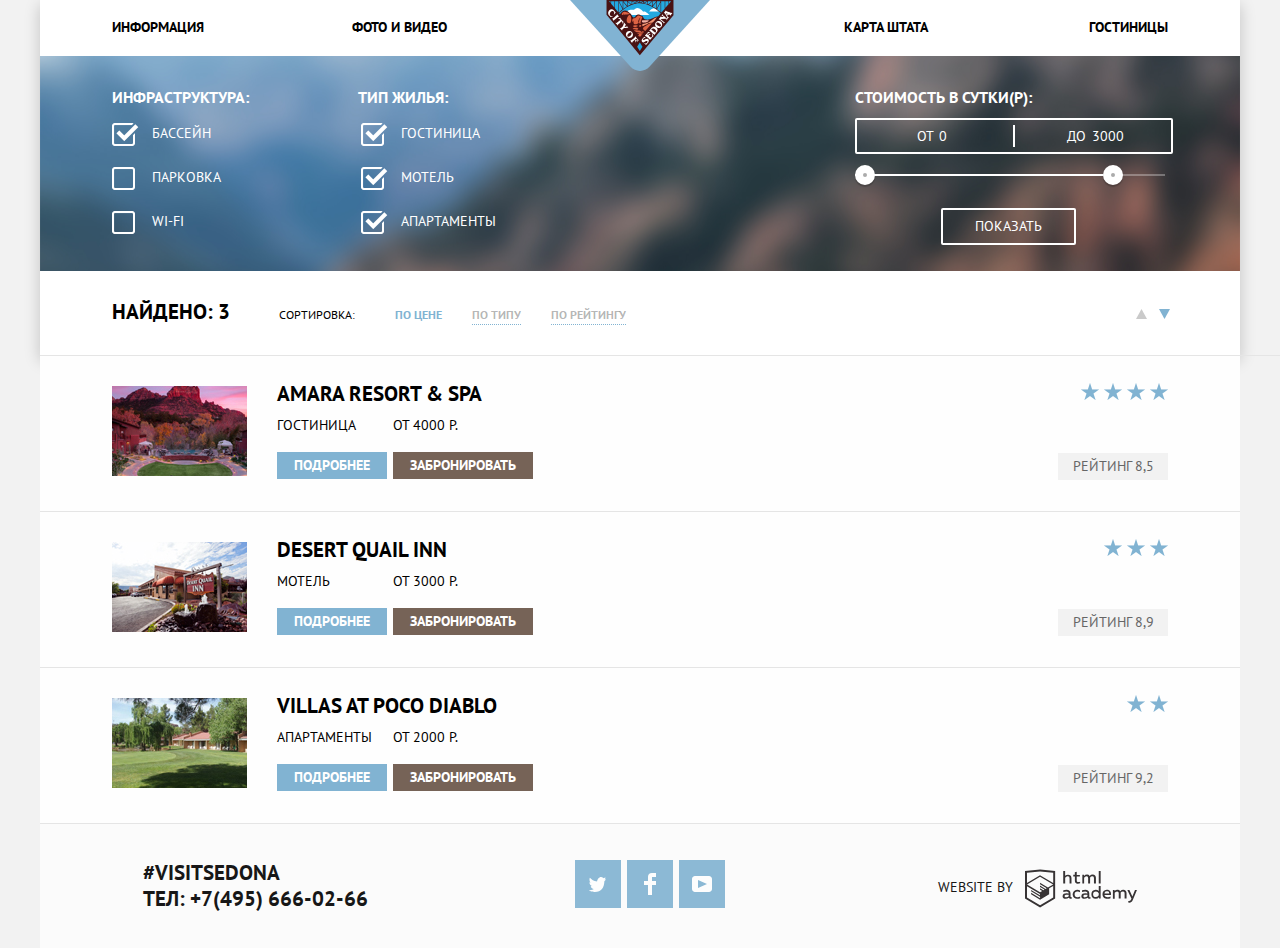
==== commit 6b726607: "Изменения" ====
--- a/catalog.html
+++ b/catalog.html
@@ -105,19 +105,16 @@
                 <a class="type" href="#">По типу</a>
                 <a class="rating" href="#">По рейтингу</a>
             </div>
-            <div class="sorting-up-down">
-              <ul class="sorting-list">
-                <li>
-                <a href="#">
-                  <span class="icon-up-dir"></span>
+                <a class="up-button" href="#" aria-label="Сортировка по возрастанию">
+                  <svg xmlns="http://www.w3.org/2000/svg" width="11" height="10" viewBox="0 0 11 10">
+                    <path fill="#231F20" d="M5.5 0L0 10h11z"/>
+                </svg>
                 </a>
-              </li>
-              <li>
-                <a>
-                  <span class="icon-down-dir active"></span>
-                </a>
-              </li>
-             </ul>   
+                <a class="down-button" href="#" aria-label="Сортировка по убыванию">
+                  <svg xmlns="http://www.w3.org/2000/svg" width="11" height="10" viewBox="0 0 11 10">
+                    <path fill="#231F20" d="M5.5 10L0 0h11"/>
+                </svg>                                  
+                </a>   
             </div>
         </section>
         <section class="results">
@@ -141,11 +138,11 @@
                 </div>
                 </div>
               <div class="results-rating">
-                  <div class="rating-stars>
-                    <span class="icon-star"></span>
-                    <span class="icon-star"></span>
-                    <span class="icon-star"></span>
-                    <span class="icon-star"></span>
+                  <div class="rating-stars">
+                  <img src="img/star.png" alt="Четыре звезды" width="18" height="17">
+                  <img src="img/star.png" alt="" width="18" height="17">
+                  <img src="img/star.png" alt="" width="18" height="17">
+                  <img src="img/star.png" alt="" width="18" height="17">
                   </div>
                   <div class="results-number">
                     <span>Рейтинг 8,5</span>
@@ -173,9 +170,9 @@
                </div>
                 <div class="results-rating">
                     <div class="rating-stars">
-                      <span class="icon-star"></span>
-                      <span class="icon-star"></span>
-                      <span class="icon-star"></span>
+                      <img src="img/star.png" alt="Три звезды" width="18" height="17">
+                      <img src="img/star.png" alt="" width="18" height="17">
+                      <img src="img/star.png" alt="" width="18" height="17">
                     </div>
                     <div class="results-number">
                       <span>Рейтинг 8,9</span>
@@ -203,8 +200,8 @@
               </div> 
                 <div class="results-rating">
                     <div class="rating-stars">
-                      <span class="icon-star"></span>
-                      <span class="icon-star"></span>
+                      <img src="img/star.png" alt="Две звезды" width="18" height="17">
+                      <img src="img/star.png" alt="" width="18" height="17">
                     </div>
                     <div class="results-number">
                       <span>Рейтинг 9,2</span>
@@ -213,21 +210,34 @@
               </div>  
         </section>        
     </main>
-    <footer class="page-footer">
+    <footer>
       <div class="footer-link">
         <a href="https://instaframm.com">#VISITSEDONA</a>
         <a href="tel:+7(495) 666-02-66">Тел: +7(495) 666-02-66</a>
       </div>	
-      <div class="footer-social">
-        <a class="social-button twitter" href="https://twitter.com"><img src="img/twitter.svg" width="17" height="15"></a>
-        <a class="social-button fb" href="https://facebook.com"><img src="img/fb-icon.svg" width="12" height="22"></a>
-        <a class="social-button youtube" href="https://youtube.com"><img src="img/youtube.svg" width="20" height="16"></a>
+      <div class="footer-social social-button">
+        <a class="social" href="https://twitter.com">
+        <span class="icon-twitter"></span>
+        <svg xmlns="http://www.w3.org/2000/svg" xmlns:xlink="http://www.w3.org/1999/xlink" width="17" height="15" viewBox="0 0 17 15"><path fill="#FFF" d="M10.95.144c1.685-.496 2.984.27 3.577 1.179.673-.231 1.331-.481 2.011-.708a2.345 2.345 0 0 1-.857 1.768c.685.17 1.304-.491 1.304-.491-.169 1-1.006 1.788-1.563 2.024-.231 6.75-3.175 11.217-10.077 11.082h-.446c-.41 0-4.164-.46-4.898-1.887 2.271.196 3.893-.422 4.693-1.177-.96-.3-2.679-.477-2.979-2.95.349.106.564.228 1.19.119C1.705 8.247.374 7.53.448 5.33c.285.328 1.067.536 1.34.472C1.085 5.561-.182 2.442.894.85c1.818 1.854 3.735 3.606 7.152 3.773C8.254 2.33 9.183.793 10.95.144z"/></svg>
+       </a>
+        <a class="social" href="https://facebook.com">
+        <span class="icon-fb"></span>
+        <svg xmlns="http://www.w3.org/2000/svg" width="12" height="22" viewBox="0 0 12 22"><path fill="#FFF" d="M12 4V0H8a4 4 0 0 0-4 4v4H0v4h4v10h4V12h4V8H8V4h4z"/></svg>
+      </a>
+        <a class="social" href="https://youtube.com">
+        <span class="icon-youtube"></span>
+        <svg xmlns="http://www.w3.org/2000/svg" xmlns:xlink="http://www.w3.org/1999/xlink" width="20" height="16" viewBox="0 0 20 16"><path fill="#FFF" d="M17 0H3C1.35 0 0 1.35 0 3v10c0 1.65 1.35 3 3 3h14c1.65 0 3-1.35 3-3V3c0-1.65-1.35-3-3-3zM6.027 11.998V4.002L15.014 8l-8.987 3.998z"/></svg>
+      </a>
       </div>
-      <div class="footer-copyright">
-      <p>Website by</p>
-      <a class="copyright" href="https://htmlacademy.ru/intensive/htmlcss"><img src="img/logo-htmlacademy.svg" width="115" height="41"></a>
-      </div>		
-    </footer>
+      <div class="footer-copyright-container">
+        <p class="footer-copyright">Website by
+        <a class="footer-copyright-link" href="https://htmlacademy.ru/intensive/htmlcss" aria-label="HTML Academy">
+          <svg xmlns="http://www.w3.org/2000/svg" width="112" height="45" viewBox="0 0 108.08 36.85"><title>logo-htmlacademy-small1</title><path d="M44.61,26.88a2,2,0,0,0,.55-0.1v1.33a3.25,3.25,0,0,1-1.18.21,1.67,1.67,0,0,1-1.67-1,4.84,4.84,0,0,1-3.14,1.08c-1.51,0-2.91-.83-2.91-2.55,0-2.13,2-2.79,3.71-2.79a11.08,11.08,0,0,1,2.17.25v-0.3c0-1-.76-1.77-2.19-1.77a7.42,7.42,0,0,0-3,.64v-1.7a10.21,10.21,0,0,1,3.19-.55c2.36,0,3.81,1.12,3.81,3.65v3a0.54,0.54,0,0,0,.49.59h0.17Zm-6.44-1.13A1.35,1.35,0,0,0,39.63,27h0.11a3.39,3.39,0,0,0,2.41-1V24.58a9.72,9.72,0,0,0-1.81-.21c-1,0-2.16.33-2.16,1.38h0Zm12.36-6.11a5,5,0,0,1,2.57.64V22a4.08,4.08,0,0,0-2.3-.7,2.75,2.75,0,1,0,0,5.49,5,5,0,0,0,2.43-.64v1.71a6.27,6.27,0,0,1-2.76.57A4.21,4.21,0,0,1,46,24.51q0-.21,0-0.41a4.32,4.32,0,0,1,4.18-4.46h0.38Zm12.17,7.24a2,2,0,0,0,.55-0.1v1.33a3.25,3.25,0,0,1-1.18.21,1.67,1.67,0,0,1-1.67-1,4.84,4.84,0,0,1-3.14,1.08c-1.51,0-2.91-.83-2.91-2.55,0-2.13,2-2.79,3.71-2.79a11.08,11.08,0,0,1,2.17.25v-0.3c0-1-.76-1.77-2.19-1.77a7.42,7.42,0,0,0-3,.64v-1.7a10.21,10.21,0,0,1,3.19-.55c2.36,0,3.81,1.12,3.81,3.65v3a0.54,0.54,0,0,0,.49.59h0.17Zm-6.44-1.13A1.35,1.35,0,0,0,57.73,27h0.11a3.39,3.39,0,0,0,2.41-1V24.58a9.72,9.72,0,0,0-1.81-.21c-1.06,0-2.16.33-2.16,1.38h0ZM73,16V28.2H71.35V26.88a3.88,3.88,0,0,1-3.19,1.54,4.4,4.4,0,0,1,0-8.78,3.81,3.81,0,0,1,3,1.3V16H73Zm-4.53,5.22a2.76,2.76,0,1,0,0,5.52A2.86,2.86,0,0,0,71.15,25V23A2.91,2.91,0,0,0,68.49,21.27ZM79,19.64c3.31,0,4.46,2.68,3.92,5.09H76.7c0.21,1.5,1.67,2.11,3.19,2.11a6.11,6.11,0,0,0,2.64-.59v1.6a7.14,7.14,0,0,1-3,.57C77,28.42,74.78,27,74.78,24a4.18,4.18,0,0,1,4-4.39H79Zm0.09,1.54a2.28,2.28,0,0,0-2.44,2.1v0.06H81.3A2,2,0,0,0,79.13,21.18Zm5.73,7V19.87h1.65v1a3.81,3.81,0,0,1,2.78-1.27A2.86,2.86,0,0,1,91.89,21a4.12,4.12,0,0,1,2.91-1.33A3.06,3.06,0,0,1,98,23V28.2h-1.9V23.05a1.59,1.59,0,0,0-1.42-1.75H94.42a2.8,2.8,0,0,0-2.07,1.12V28.2h-1.9V23.05A1.59,1.59,0,0,0,89,21.31H88.8a3,3,0,0,0-2.21,1.29v5.63H84.86Zm21.31-8.33h1.9l-3.91,9.46c-0.9,2.17-2.09,2.86-3.35,2.86a4.76,4.76,0,0,1-1.1-.14V30.46a2.86,2.86,0,0,0,.85.12c0.9,0,1.58-.64,2.07-1.9l0.17-.42-4-8.4h2l2.86,6.29ZM38.73,1.46V6.22a3.81,3.81,0,0,1,2.7-1.14,3.25,3.25,0,0,1,3.44,3.4v5.15H43V8.72a1.81,1.81,0,0,0-1.61-2h-0.3a2.93,2.93,0,0,0-2.32,1.39v5.52h-1.9V1.46h1.9ZM49.94,2.31v3h3V6.91h-3v3.81c0,1.1.5,1.46,1.58,1.46a4.49,4.49,0,0,0,1.69-.33v1.6A6.8,6.8,0,0,1,51,13.8a2.55,2.55,0,0,1-2.86-2.74V6.89H46.58V5.26h1.5V2.74Zm5.4,11.31V5.28H57v1A3.81,3.81,0,0,1,59.77,5a2.86,2.86,0,0,1,2.6,1.33A4.12,4.12,0,0,1,65.28,5,3.06,3.06,0,0,1,68.44,8.4v5.21h-1.9V8.46a1.59,1.59,0,0,0-1.42-1.75H64.89a2.8,2.8,0,0,0-2.07,1.12v5.78h-1.9V8.46A1.59,1.59,0,0,0,59.5,6.71H59.27A3,3,0,0,0,57.06,8v5.63H55.34ZM71.17,1.45H73V13.6H71.17V1.45ZM14.71,0H14.55L0,1.54V28.21l14.55,8.66,14.55-8.66V1.54Zm12.5,27.1L14.55,34.64,1.9,27.12V16.18l12.59,7.5V25L5.86,19.9v1.31l8.68,5.21v1.39L5.87,22.65V24l8.68,5.21,8.75-5.24V18.31L27.2,16V27.12Zm0-12.53-3.48,2-1.6,1L14.51,13v1.31L21,18.23H21l-0.14.09-1,.54-5.37-3.2V17l4.24,2.52-1,.67-3.2-1.9v1.31l2.1,1.24L14.5,22.1,2,14.65,14.51,7.11Zm0-1.32L14.49,5.76,1.91,13.25v-10L14.56,1.92,27.21,3.25v10h0Z" transform="translate(0 -0.02)" fill="#231f20"></path>
+              </svg>
+        </a>
+        </p>
+        </div>		
+      </footer>
     </div>
   </body>
 </html>--- a/css/style.css
+++ b/css/style.css
@@ -3,8 +3,6 @@
     width: 100%;
     height: 100%;
 }
-
-
 
 body{
   margin:0;
@@ -20,9 +18,6 @@
   overflow-x: hidden;
 }
 
-
-
-/* !!!Общие стили!!! */
 
 h1,
 h2,
@@ -92,15 +87,11 @@
   border: none;
 }
 
-.copyright{
-  display: block;
-  background-image: url(../img/logo-htmla.png);
-  background-repeat: no-repeat;
-}
-
 
 .main-header{
   background-color: #ffffff;
+  width: 1056px;
+  margin: 0 auto;
 }
 
 .header-logo {
@@ -110,19 +101,6 @@
   z-index: 1;
 }
 
-.main-header{
-  background-color: #ffffff;
-  width: 1056px;
-  margin: 0 auto;
-}
-
-.header-logo {
-  position: absolute;
-  left: 50%;
-  transform: translateX(-50%);
-  z-index: 1;
-}
-
 .site-navigation {
   display: -webkit-box;
   display: -ms-flexbox;
@@ -131,7 +109,6 @@
   justify-content: space-between;
   margin: 0;
   padding: 0;
-  
 }
 
 
@@ -151,7 +128,6 @@
 .site-navigation li:nth-child(4n+2) {
   margin-right: 95px;
 }
-
 
 .site-navigation li a{
 text-decoration:none;
@@ -193,8 +169,6 @@
   background: #517ca4 url(../img/background-photo.jpg) no-repeat 50% 21%;
   border:none;
 }
-
-  
 
 .intro::after {
   content: '';
@@ -215,7 +189,6 @@
   text-align: center;
   margin-bottom: 50px;
   margin-top: 61px;
- 
 }
 
 .info{
@@ -223,7 +196,6 @@
   line-height: 26px;
   padding:0;
   margin:0 auto 28px;
-  
 }
 
 .info-city p{
@@ -285,7 +257,6 @@
   color: #ffffff;
   font-weight: normal;
 }
-
 
 .feature-picture{
   display: flex;
@@ -317,7 +288,6 @@
   text-align: center; 
 }
 
-
 .description h2{
   font-family: "PT Sans","Arial",sans-serif;
   font-size: 21px;
@@ -327,7 +297,6 @@
   color: #000000;
   margin:28px 0 10px 0;
 }
-
 
 .description p{
   margin:14px 0;
@@ -337,7 +306,6 @@
   line-height: 21px;
   font-weight: normal;
 }
-
 
 .description-two{
   display: flex;
@@ -351,13 +319,11 @@
   width: 33,33%;
 }
 
-
 .description-two h2{
   margin:0;
   padding:0;
   min-width:200px;
 }
-
 
 .description-two .cause-number{
   margin:0;
@@ -380,7 +346,6 @@
   font-weight: normal;
 }
 
-
 .more-cause{
   display: flex;
   width: 1200px;;
@@ -389,7 +354,6 @@
   background-color: #eeeeee;
   justify-content: space-around;
 }
-
 
 .more-description{
   min-width: 400px;
@@ -403,7 +367,6 @@
   justify-content: center;
 }
 
-
 .more-description h2{
   font-family: "PT Sans","Arial",sans-serif;
   color: #000000;
@@ -411,7 +374,6 @@
   line-height: 21px;
   margin-top: 0;
 }
-
 
 .more-description .cause-number{
   margin: 7px 0px;
@@ -431,27 +393,22 @@
   font-weight: normal;
 }
 
-
 .interest-block{
   display: flex;
   -webkit-box-pack: center;
   justify-content: center;
 }
 
-
 .interest-item {
   width: 1200px;
   text-align: center;
   padding: 0 316px;
 }
 
-
-
 .interest-item h3 {
   font-size: 30px;
   font-weight: bold;
-  margin-top: 58px;
-  
+  margin-top: 58px; 
 }
 
 .interest-item p {
@@ -475,7 +432,6 @@
   line-height: 26px;
 }
 
-
 .interest-item a:hover{   /*Цвет кнопки при наведении курсора*/
   background-color: #604e43;
 }
@@ -485,14 +441,256 @@
   color: rgba(255, 255, 255, 0.3);
 }
 
-
 .map {
   position: relative;
 }
 
-/* !!!footer!!! */
-
-.page-footer{
+.map{
+  position:relative
+}
+
+.map iframe{
+  background:#dfe7cd;
+  background-image:url(../img/map.png);
+  background-repeat:no-repeat;
+  width:1200px;
+  height:595px;
+  border:0
+}
+
+.form-show {
+  display: block;
+  -webkit-animation-name: show;
+  animation-name: show;
+  -webkit-animation-duration: 2s;
+  animation-duration: 2s;
+}
+
+.search-hotel-modal {
+  position: absolute;
+  box-sizing: border-box;
+  left: 50%;
+  width: 568px;
+  margin-left: -285px;
+  background-color: white;
+  padding: 47px 55px;
+  padding-bottom: 54px;
+  box-shadow:  -15px 15px 20px  -15px rgba(0, 1, 1, 0.2),  15px 15px 20px  -15px rgba(0, 1, 1, 0.2);
+}
+
+.search-hotel-hidden {
+  display: none;
+}
+
+.search-hotel-popup {
+  -moz-animation-name: move-down;
+  -webkit-animation-name: move-down;
+  animation-name: move-down;
+  -moz-animation-duration: 1s;
+  -webkit-animation-duration: 1s;
+  animation-duration: 1s;
+}
+
+.search-hotel-modal label,
+.search-hotel-input {
+  font-size: 14px;
+  font-weight: bold;
+  line-height: 26px;
+  color: #000000;
+  text-transform: inherit;
+}
+
+.search-hotel-input {
+  border: 0;
+  background-color: #f2f2f2;
+}
+
+.search-hotel-input:hover{
+  background-color: #ebebeb;
+  outline: 0;
+}
+
+.search-hotel-input:focus {
+  background-color: #ffffff;
+  outline: 2px solid #e5e5e5;
+}
+
+.input-date-row {
+  margin-top: 5px;
+  display: flex;
+  align-items: center;
+  position: relative;
+}
+
+.input-date-row:first-child {
+  margin-bottom: 30px;
+  margin-top: 9px;
+}
+
+.input-date-row label  {
+  margin-right: 16px;
+  margin-top: 7px;
+  margin-left: 3px;
+}
+
+.date-input {
+   box-sizing: border-box;
+   padding-top: 8px;
+   padding-bottom: 6px;
+   padding-left: 18px;
+   flex-grow: 1;
+   height: 39px;
+}
+
+.date-input::-webkit-input-placeholder {
+  font-size: 14px;
+  font-weight: bold;
+  line-height: 26px;
+  color: #000000;
+  text-transform: uppercase;
+}
+
+.date-input:-ms-input-placeholder {
+  font-size: 14px;
+  font-weight: bold;
+  line-height: 26px;
+  color: #000000;
+  text-transform: uppercase;
+}
+
+.date-input::-ms-input-placeholder {
+  font-size: 14px;
+  font-weight: bold;
+  line-height: 26px;
+  color: #000000;
+  text-transform: uppercase;
+}
+
+.date-input:-moz-placeholder {
+  font-size: 14px;
+  font-weight: bold;
+  line-height: 26px;
+  color: #000000;
+  text-transform: uppercase;
+  opacity: 1;
+}
+
+.date-input::-moz-placeholder {
+  font-size: 14px;
+  font-weight: bold;
+  line-height: 26px;
+  color: #000000;
+  opacity: 1;
+  text-transform: uppercase;
+}
+
+.date-input::placeholder {
+  font-size: 14px;
+  font-weight: bold;
+  line-height: 26px;
+  color: #000000;
+  text-transform: uppercase;
+}
+
+.search-hotel-btn-calendar {
+  position: absolute;
+  right: 1px;
+  top: 8px;
+
+  border: 0;
+  background-color: transparent;
+  outline: none;
+  cursor: pointer;
+}
+
+.search-hotel-btn-calendar:hover svg,
+.search-hotel-btn-calendar:focus svg {
+  fill: #000000;
+}
+
+.search-hotel-btn-calendar:active svg{
+  fill: #81b3d2;
+}
+
+.search-hotel-person-amount {
+  display: flex;
+  flex-direction: row;
+  justify-content: space-between;
+  margin-top: 28px;
+  flex-wrap: wrap;
+}
+
+.input-amount-col {
+  display: inline-flex;
+  margin-left: 30px;
+  align-items: center;
+}
+
+.input-amount-row label{
+  margin-right: 9px;
+}
+
+.input-amount-row:last-child label{
+  margin-right: 0;
+}
+
+.person-amount-input {
+  box-sizing: border-box;
+  max-width: 40px;
+  text-align: center;
+  height: 37px;
+}
+
+.btn-amount {
+  box-sizing: border-box;
+  padding: 6px 13px;
+  color: #000000;
+  cursor: pointer;
+  height: 37px;
+  border: none;
+}
+
+.btn-amount:focus path,
+.btn-amount:hover path {
+  fill: #000000;
+}
+
+.btn-amount:focus,
+.btn-amount:hover {
+  outline: 0;
+}
+.btn-amount:active path,
+.btn-amount:active path {
+  fill: #81b3d2;
+}
+
+.search-hotel-btn {
+  width: 100%;
+  background-color: #81b3d2;
+  padding: 16px 173px;
+  margin-top: 55px;
+  font-family: "PT Sans","Arial",sans-serif;
+  font-size: 21px;
+  font-weight: bold;
+  line-height: 26px;
+  text-align: center;
+  color: #ffffff;
+  border: none;
+  cursor: pointer;
+  text-transform:uppercase;
+}
+
+.search-hotel-btn:hover,
+.search-hotel-btn:focus{
+  background-color: #669ec0;
+}
+
+.search-hotel-btn:active {
+  background-color: #5496bd;
+  color: rgba(255, 255, 255, 0.3);
+}
+
+footer{
   display: flex;
   justify-content: space-around;
   padding-top: 36px;
@@ -504,7 +702,10 @@
   color: #000000;
   background-color: rgba(255, 255, 255, 0.8);
   opacity: 0.9;
-  margin-top: -120px;
+}
+
+.page-footer{
+  position: absolute;
 }
 
 .footer-link{
@@ -524,8 +725,6 @@
 .footer-social{
   display: flex;
 }
-
-
 
 .social {
   display: flex;
@@ -547,254 +746,40 @@
   background-color:#5496bd;
 }
 
-
-svg:active{
+.social svg:active{
   fill:#5496bd;
   opacity: 0.3;
-
-}
-
-
-
-.footer-copyright{
+}
+
+.footer-copyright-container {
   display: flex;
   align-items: center;
 }
 
-
-.footer-copyright p{
+.footer-copyright {
+  text-align: center;
+  vertical-align: middle;
+  margin-top: 4px;
+  margin-bottom: 0;
   font-family: "PT Sans","Arial",sans-serif;
   font-size: 14px;
   line-height: 26px;
   color: #000000;
-  margin: 0 8px 0 0;
-}
-
-.footer-copyright a{
-  color: #231f20;
-}
-
-.copyright img:hover{
-  color: #81b3d2;
-}
-
-.footer-copyright .copyright:focus{
-  color: #bdbbbc;
-}
-
-.map{
-  position:relative
-}
-
-.map iframe{
-  background:#dfe7cd;
-  background-image:url(../img/map.png);
-  background-repeat:no-repeat;
-  width:1200px;
-  height:595px;
-  border:0
-}
-
-.form-show {
-  display: block;
-  -webkit-animation-name: show;
-  animation-name: show;
-  -webkit-animation-duration: 2s;
-  animation-duration: 2s;
-}
-
-
-.search-form {
-  box-sizing:border-box;
-  display:-webkit-box;
-  display:-webkit-flex;
-  display:-ms-flexbox;
-  display:flex;
-  -webkit-flex-wrap:wrap;
-  -ms-flex-wrap:wrap;
-  flex-wrap:wrap;
-  -webkit-box-pack:justify;
-  -webkit-justify-content:space-between;
-  -ms-flex-pack:justify;
-  justify-content:space-between;
-  position:absolute;
-  top:0;
-  left:50%;
-  margin-left:-284px;
-  padding:55px;
-  width:568px;
-  height:395px;
-  background:#ffffff;
-  font-weight:bold;
-  line-height:26px;
-  box-shadow:0px 0px 15px 7px rgba(0, 1, 1, 0.15)
-}
-
-.search-form-visible{
-  display:flex;
-  animation:form_opacity 0.7s
-}
-
-.search-form-error{
-  animation:shake 0.5s
-}
-
-.search-form input{
-  border:medium none;
-  background-color:rgb(242, 242, 242);
-  height:35px;
-  width:331px;
-  text-transform:uppercase;
-  cursor:pointer;
-}
-
-.search-form input:hover{
-  background-color:#ebebeb
-}
-
-.search-form input:focus{
-  background-color:#ffffff;
-  outline:2px solid #ebebeb
-}
-
-.search-form input[name="arrival-date"], 
-.search-form input[name="departure-date"] {
-  padding-left: 15px;
-  font-size: 14px;
-  font-weight: bold;
-  color: #000000;
-  font-family: "PT Sans","Arial",sans-serif;
-}
-
-.arrival-date-cal, 
-.departure-date-cal {
-  position: absolute;
-  font-size: 21px;
-  line-height: 26px;
-  color: #c2c2c2;
-}
-
-.arrival-date-cal {
-  top: 60px;
-  right: 60px;
-}
-
-.departure-date-cal{
-  top:127px;
-  right:60px;
-}
-
-.amount svg{
-  fill: #cacaca;
-}
-
-.amount svg:hover{
-  fill:#000000;
-}
-
-.amount svg:active{
- fill:#81b3d2;
-}
-
-.search-form .entry, 
-.search-form .departure {
-  padding-top: 5px;
-  margin-bottom: 10px;
-}
-
-.search-form .amount {
-  display: flex;
-  justify-content: space-between;
-  align-items: center;
-  height: 40px;
-  width: 458px;
-  box-sizing: border-box;
-}
-
-
-.amount button {
-  height: 37px;
-  width: 40px;
-  border: none;
-  background-color: #f2f2f2;
-  cursor: pointer;
-}
-
-
-.amount button [name="plus-adult"] {
-  margin-right: 52px;
-}
-
-.amount input {
-  width: 37px;
-  border: none;
-  background-color: #f2f2f2;
-  text-align: center;
-  font-size: 14px;
-  font-weight: bold;
-  line-height: 26px;
-  text-align: center;
-  color: #000000;
-  cursor:text;
-}
-
-.amount input:hover{
-  background-color:#ebebeb;
-}
-
-.amount input:focus{
-  background-color:#ffffff;
-  outline:2px solid #ebebeb;
-}
-
-
-.amount button[name="minus-adult"] {
-  margin-left: 40px;
-}
-
-
-.amount button[name="minus-children"]{
-  margin-left:26px
-}
-
-
-
-.search-form > button {
-  width: 100%;
-  background-color: rgb(129, 179, 210);
-  border: medium none;
-  text-transform: uppercase;
-  font-size: 21px;
-  color: rgb(255, 255, 255);
-  line-height: 16px;
-  padding: 21px 0px;
-  -webkit-align-self: flex-end;
-  -ms-flex-item-align: end;
-  align-self: flex-end;
-}
-
-
-.search-form > button:hover{
-  background-color:#669ec0;
-  cursor:pointer;
-}
-
-.search-form > button:active{
-  background-color:#5496bd;
-  color:#88b6d1;
-  cursor:pointer;
-} 
-
-.amount .button{
-  color:var(--black-30);
-}
-
-.amount .button:hover{
-  color:black;
-}
-
-.amount .button:active{
-  color: #81b3d2;
+  font-weight: normal;
+}
+
+.footer-copyright-link svg{
+   vertical-align: middle;
+   margin-left: 8px;
+}
+
+.footer-copyright-link:hover path,
+.footer-copyright-link:focus path {
+ fill: #81b3d2;
+}
+
+.footer-copyright-link:active path {
+  fill: #bdbbbc;
 }
 
 .filters{
@@ -803,7 +788,6 @@
   width: 1200px;
   color: #ffffff;
   min-height: 215px;
-  
 }
 
 .filter-fields{
@@ -819,7 +803,6 @@
   padding-top: 31px;
   align-content: center;
 }
-
 
 .filter-fields fieldset{
   padding:0;
@@ -855,8 +838,6 @@
   margin-bottom:23px
 }
 
-
-
 .filter-fields input[type=checkbox]:checked+.checkbox-indicator{
   content:"";
   position:absolute;
@@ -866,8 +847,6 @@
   left:0;
   top:0;
   background-image:url(../img/checkbox-on.png);
-  
-  
 }
 
 .filter-fields input[type=checkbox]:not(:checked)+.checkbox-indicator{
@@ -891,10 +870,10 @@
   -ms-flex-positive:1;
   flex-grow:1
 }
+
 .search-form__housing label{
   margin-left:3px
 }
-
 
 .filters-infrastructure{
   justify-content: flex-start;
@@ -911,8 +890,7 @@
   padding:0;
   font-family:"PT Sans","Arial",sans-serif;
   font-size: 16px;
-  line-height: 21px;
-  
+  line-height: 21px;  
 }
 
 .filters label{
@@ -925,19 +903,14 @@
 .filters input[type=checkbox] {
   display: none;
   cursor: pointer;
-  
 } 
-
-
 
 .filters-price {
   position: relative;
   box-sizing: border-box;
   width: 530px;
   padding-left: 280px;
-  
-}
-
+}
 
 .filters-price h3{
   margin:0 0 10px;
@@ -952,7 +925,6 @@
   font-size:0;
   border:2px solid #fff;
   border-radius:2px;
-  
 }
 
 .filters-price .range-price::after{
@@ -978,10 +950,11 @@
   vertical-align:top;
   cursor:pointer
 }
+
 .range-price .max-price,
 .range-price .min-price{
   width:90px;
-  padding-left:50px
+  padding-left:60px
 }
 
 .range-price input{
@@ -1000,7 +973,6 @@
   background-color:rgba(255,255,255,.3);
   margin-bottom:32px;
   width: 310px;
-  
 }
 
 .range .length{
@@ -1038,7 +1010,7 @@
  -webkit-box-sizing: border-box;
   box-sizing: border-box;
   margin: 0 auto;
-  margin-left: 40%;
+  margin-left: 86px;
   width:135px;
   padding:6px 0;
   background-color:transparent;
@@ -1059,40 +1031,45 @@
   cursor:pointer
 }
 
-
 .sorting{
   display: flex;
-  padding:30px 72px 30px 72px;
+  flex-wrap: wrap;
+  align-items: baseline;
+  padding:28px 72px;
   border-bottom:1px solid #e5e5e5;
 }
 
 .found{
-  margin-right:28px;
-  width:135px;
-  font-size:21px;
-  line-height:26px;
-  font-weight:700;
-}
-
+  margin: 0;
+  margin-right: 49px;
+  font-size: 21px;
+  font-weight: bold;
+}
+
+.sorting-filters{
+  list-style: none;
+  font-size: 12px;
+  line-height: 18px;
+  display: flex;
+  margin: 0;
+  padding: 0;
+}
 
 .sorting-filters span{
-  margin-right:38px;
+  margin: 0;
+  margin-right: 40px;
+  font-size: 12px;
+  line-height: 18px;
+  font-weight: normal;
+}
+
+.sorting-filters a{
   font-size:12px;
   line-height:18px;
-  font-weight: normal;
-}
-
-
-.sorting-filters a{
-  margin-right:28px;
-  font-size:12px;
-  line-height:18px;
-  color:#d2d2d2;
-  border-bottom:1px dotted #d2d2d2;
-  font-weight:400
-}
-
-
+  margin-right: 30px;
+  color: rgba(0, 0, 0, 0.3);
+  border-bottom: 1px dotted #81b3d2;
+}
 
 .sorting-filters .price{
   color:#81b3d2;
@@ -1110,6 +1087,29 @@
   color:#000;
   text-decoration:none;
   border-bottom:none
+}
+
+.up-button {
+  margin-right: 12px;
+  margin-left: 480px;
+}  
+
+.up-button path {
+  fill: #cacaca;
+}
+
+.up-button:hover path,
+.down-button:hover path {
+  fill: #000000;
+}
+
+.up-button:focus path,
+.down-button:focus path {
+  fill: #81b3d2;
+}
+
+.down-button path {
+  fill: #81b3d2;
 }
 
 /*
@@ -1135,15 +1135,20 @@
 
 .results{
   display: flex;
+  position: relative;
+  width: 1200px;
+  margin: 0 auto;
   flex-direction: column;
   background: #fefefe;
   -webkit-box-orient: vertical;
   -webkit-box-direction: normal;
+  border: none;
+ 
 }
 
 .wrapper{
   display: flex;
-  padding: 25px 72px;
+  padding: 25px 72px 30px;
   border-bottom: 1px solid #e5e5e5;
   -webkit-box-align: center;
   align-items: center;
@@ -1208,12 +1213,13 @@
 
 .results-info a{
   display: block;
-  margin-top: 16px;
+  margin-top: 14px;
   padding: 3px 17px;
   color: #ffffff;
   background-color: #81b3d2;
   font-size: 14px;
   font-weight: bold;
+  line-height: 21px;
 }
 
 .results-info a:hover{
@@ -1227,12 +1233,13 @@
 
 .results-book a{
   display: block;
-  margin-top: 16px;
+  margin-top: 14px;
   padding: 3px 17px;
   color: #ffffff;
   background-color: #766357;
   font-size: 14px;
   font-weight: bold;
+  line-height: 21px;
 }
 
 .results-book a:hover{
@@ -1254,6 +1261,7 @@
   text-align: right;
   -webkit-box-pack: justify;
   justify-content: space-between;
+  line-height: 21px;
 }
 
 .results-rating .rating-stars{
@@ -1264,41 +1272,31 @@
 
 
 
-.results-rating .results-number {
-  padding-top: 5px;
-  padding-bottom: 5px;
+ .results-number span{
   color: #666666;
   background-color: #f2f2f2;
   text-align: center;
-}
-
-/*.developer {
-  padding: 39px 0 41px;
-  line-height: 26px;
-}
-
-.developer span {
-  line-height: 40px;
-}
-
-.developer .academy {
-  display: inline-block;
-  vertical-align: top;
-  font-size: 0;
-  width: 113px;
-  height: 40px;
-  background-position: -10px -8px;
-}
-
-.developer .academy:hover {
-  background-position: -10px -67px;
-}
-
-.developer .academy:active {
-  background-position: -10px -126px;
-}
-
-
-
-
-
+  margin: 0;
+  line-height: 21px;
+  font-size: 14px;
+  text-align: center;
+  font-family:"PT Sans","Arial",sans-serif;
+  font-weight: normal;
+  font-stretch: normal;
+  font-style: normal;
+}
+
+.results-rating span {
+  padding-top: 3px;
+  padding-bottom: 3px;
+  display: block;
+  color: #666666;
+  background-color: #f2f2f2;
+  
+}
+
+.rating-stars{
+  margin-left: auto;
+}
+
+
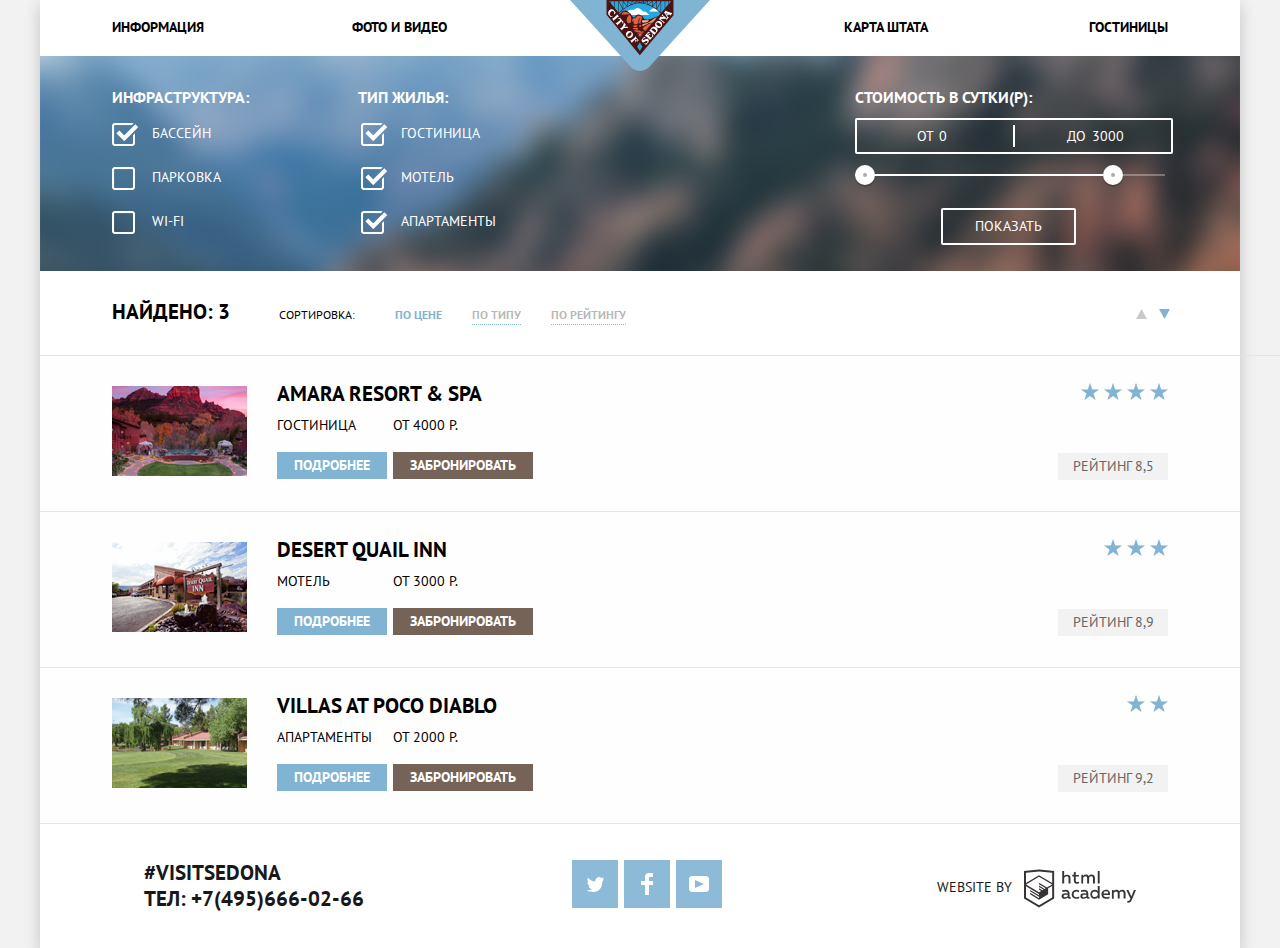
==== commit ee5edcfa: "Исправления" ====
--- a/catalog.html
+++ b/catalog.html
@@ -115,12 +115,11 @@
                     <path fill="#231F20" d="M5.5 10L0 0h11"/>
                 </svg>                                  
                 </a>   
-            </div>
         </section>
         <section class="results">
             <div class="wrapper">
                 <div class="results-img">
-                 <img src="img/amara resort&spa.jpg" width="135" height="90" alt="Amara Resort & Spa">
+                 <img src="img/amara-resort&spa.jpg" width="135" height="90" alt="Amara Resort & Spa">
                 </div>
                 <div class="results-description">
                 <h1 class="results-description-header">
@@ -151,7 +150,7 @@
             </div> 
             <div class="wrapper">
                 <div class="results-img">
-                    <img src="img/desert quail inn.jpg" width="135" height="90" alt="Desert Quail Inn">
+                    <img src="img/desert-quail-inn.jpg" width="135" height="90" alt="Desert Quail Inn">
                 </div>
                 <div class="results-description">
                   <h1 class="results-description-header">
@@ -181,7 +180,7 @@
             </div> 
                 <div class="wrapper">
                   <div class="results-img">
-                    <img src="img/villas at poco diablo.jpg" width="135" height="90" alt="Villas at Poco Diablo">
+                    <img src="img/villas-at-poco-diablo.jpg" width="135" height="90" alt="Villas at Poco Diablo">
                   </div>
                 <div class="results-description">
                   <h1 class="results-description-header">
@@ -210,10 +209,10 @@
               </div>  
         </section>        
     </main>
-    <footer>
+      <footer>
       <div class="footer-link">
         <a href="https://instaframm.com">#VISITSEDONA</a>
-        <a href="tel:+7(495) 666-02-66">Тел: +7(495) 666-02-66</a>
+        <a href="tel:+7(495)-666-02-66">Тел: +7(495)666-02-66</a>
       </div>	
       <div class="footer-social social-button">
         <a class="social" href="https://twitter.com">
--- a/css/style.css
+++ b/css/style.css
@@ -1112,27 +1112,6 @@
   fill: #81b3d2;
 }
 
-/*
-.sorting-up-down {
-  text-align:right;
-  width: 110px;
-}
-
-.sorting-up-down ul {
-  -webkit-box-pack: end;
-  justify-content: flex-end;
-  padding-right: 8px;
-}
-
-.sorting-list li {
-  display: block;
-  padding-left: 12px;
-  height: 19px;
-  width: 10px;
-}*/
-
-
-
 .results{
   display: flex;
   position: relative;
@@ -1270,8 +1249,6 @@
   line-height: 21px;
 }
 
-
-
  .results-number span{
   color: #666666;
   background-color: #f2f2f2;
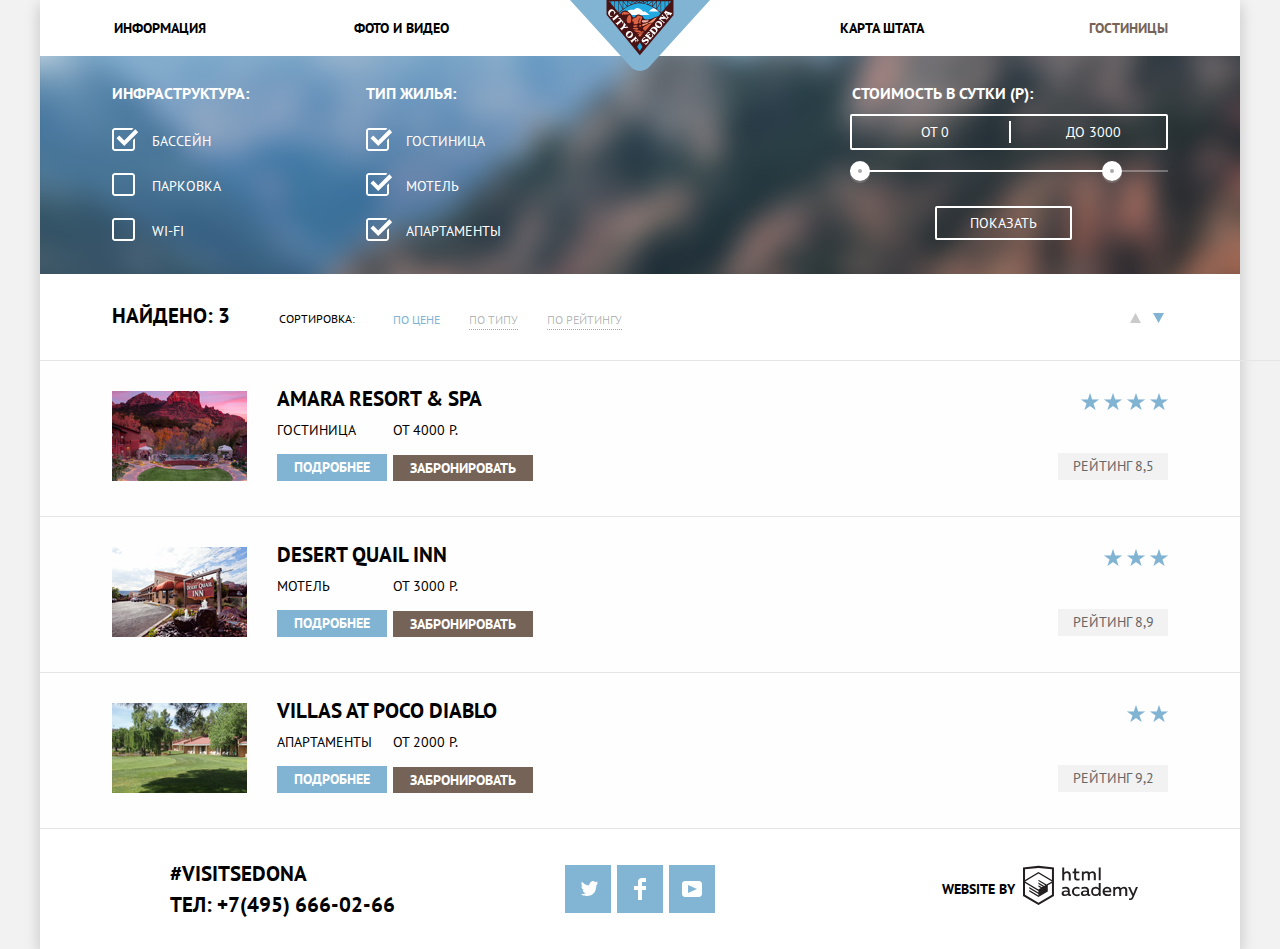
==== commit 1812289a: "Внесены правки для второй оценки" ====
--- a/catalog.html
+++ b/catalog.html
@@ -6,15 +6,6 @@
     <link href="https://fonts.googleapis.com/css?family=PT+Sans:400,700&subset=cyrillic" rel="stylesheet">
 	<link href="css/normalize.css" rel="stylesheet">
     <link href="css/style.css" rel="stylesheet">
-    <style>
-        li {
-         list-style-type: none; /* Убираем маркеры */
-        }
-        ul {
-        margin-left: 0; /* Отступ слева в браузере IE и Opera */
-        padding-left: 0; /* Отступ слева в браузере Firefox, Safari, Chrome */
-        }
-    </style>
    </head>
   <body>
     <div class="container">
@@ -25,218 +16,222 @@
            <nav>
              <ul class="site-navigation">
                  <li>
-                   <a href="info.html">Информация</a>
+                   <a class="nav-link" href="info.html">Информация</a>
                </li>
                <li>
-                 <a href="galery.html">Фото и видео</a>
+                 <a class="nav-link" href="galery.html">Фото и видео</a>
                </li>
                <li>
-                 <a href="map.html">Карта штата</a>
+                 <a class="nav-link" href="map.html">Карта штата</a>
                </li>
                  <li>
-                   <a href="catalog.html">Гостиницы</a>
+                   <a class="nav-link hotel-state" href="catalog.html">Гостиницы</a>
                </li>
            </ul>
          </nav>
         </header>
       <main>
-        <section class="filters">
-            <form class="filter-fields" action="#" method="get">
-                <div class="filters-infrastructure search-form__infra">
-                  <fieldset>
-                    <h3>Инфраструктура:</h3>
-                  <label>
-                    <input type="checkbox" class="visually-hidden" name="pool" checked>Бассейн
-                    <span class="checkbox-indicator"></span>
-                  </label>
-                  <label>
-                    <input type="checkbox" class="visually-hidden" name="parking">Парковка
-                  <span class="checkbox-indicator"></span>
-                  </label>
-                  <label>
-                    <input type="checkbox" class="visually-hidden" name="wi-fi">Wi-Fi
-                  <span class="checkbox-indicator"></span>
-                  </label>
-                </fieldset>
-                </div>
-                <div class="filters-type-housing search-form__housing">
-                  <fieldset>
-                    <h3>Тип жилья:</h3>
-                    <label>
-                    <input type="checkbox" class="visually-hidden" name="hotel" checked>Гостиница
-                    <span class="checkbox-indicator"></span>
-                    </label>
-                    <label>
-                    <input type="checkbox" class="visually-hidden" name="motel" checked>Мотель
-                    <span class="checkbox-indicator"></span>
-                    </label>
-                    <label>
-                    <input type="checkbox" class="visually-hidden" name="apartments" checked>Апартаменты 
-                    <span class="checkbox-indicator"></span>
-                    </label>
-                    </fieldset>
-                </div>
-                <div class="filters-price search-form__price">
-                    <h3>Стоимость в сутки(р):</h3>
-                    <div class="range-price">
-                        <label class="min-price">
-                            от 
-                            <input type="text" name="from" value="0" id="from-value">
-                        </label>
-                        <label class="max-price">
-                            до
-                            <input type="text" name="to" value="3000" id="to-value">
-                        </label>
-                    </div>
-                    <div class="range">
-                        <div class="length"></div>
-                        <span class="range-min"></span>
-                        <span class="range-max"></span>
-                    </div>
-                    <input type="submit" value="Показать">
-                </div>
-            </form>
-        </section>  
+        <section class="filtres">
+					<h2 class="visually-hidden">Фильтр гостиниц</h2>
+					<form class="filtres-form">
+						<div class="filtres-item">
+							<div class="filtres-title">Инфраструктура:</div>
+							<div class="filtres-item-checkbox">
+								<input class="filtres-input visually-hidden" type="checkbox" name="infrastructure" id="swimming" value="1" checked>
+								<label class="checkbox-label" for="swimming">Бассейн</label>
+							</div>
+							<div class="filtres-item-checkbox">
+								<input class="filtres-input visually-hidden" type="checkbox" name="infrastructure" id="parking" value="2">
+								<label class="checkbox-label" for="parking">Парковка</label>
+							</div>
+							<div class="filtres-item-checkbox">
+								<input class="filtres-input visually-hidden" type="checkbox" name="infrastructure" id="wifi" value="3">
+								<label class="checkbox-label" for="wifi">Wi-Fi</label>
+							</div>
+						</div>
+						<div class="filtres-item">
+							<div class="filtres-title">Тип жилья:</div>
+							<div class="filtres-item-checkbox">
+								<input class="filtres-input visually-hidden" type="checkbox" name="housing" id="hotel" value="1" checked>
+								<label class="checkbox-label" for="hotel">Гостиница</label>
+							</div>
+							<div class="filtres-item-checkbox">
+								<input class="filtres-input visually-hidden" type="checkbox" name="housing" id="motel" value="2" checked>
+								<label class="checkbox-label" for="motel">Мотель</label>
+							</div>
+							<div class="filtres-item-checkbox">
+								<input class="filtres-input visually-hidden" type="checkbox" name="housing" id="apartments" value="3" checked>
+								<label class="checkbox-label" for="apartments">Апартаменты</label>
+							</div>
+						</div>
+						<div class="filtres-price">
+							<div class="filtres-title ">Стоимость в сутки (Р):</div>
+							<div class="filtres-price-range">
+								<div class="filtres-price-min">
+                  <label class="range-label" for="amount-min"></label>
+                  <input class="range-min" type="text" name="range-min" id="amount-min" value="От 0" readonly>
+                </div>
+								<div class="filtres-price-sep"></div>
+								<div class="filtres-price-max">
+                  <label class="range-label" for="amount-max"></label>
+                  <input class="range-max" type="text" name="range-max" id="amount-max" value="До 3000" readonly>
+                </div>
+							</div>
+							<div class="filtres-price-slider">
+                <div class="slider-range" id="slider-range">
+									<div class="slider-range-inside"></div>
+									<span class="slider-range-min"></span>
+									<span class="slider-range-max"></span>
+								</div>
+							</div>
+							<div class="filtres-submit">
+								<button class="filtres-submit-btn" type="submit">Показать</button>
+							</div>
+						</div>
+					</form>
+        </section> 
+        
         <section class="sorting">
-            <span class="found">Найдено: 3</span>
-            <div class="sorting-filters">
-                <span>Сортировка:</span>
-                <a class="price" href="#">По цене</a>
-                <a class="type" href="#">По типу</a>
-                <a class="rating" href="#">По рейтингу</a>
-            </div>
-                <a class="up-button" href="#" aria-label="Сортировка по возрастанию">
-                  <svg xmlns="http://www.w3.org/2000/svg" width="11" height="10" viewBox="0 0 11 10">
-                    <path fill="#231F20" d="M5.5 0L0 10h11z"/>
-                </svg>
-                </a>
-                <a class="down-button" href="#" aria-label="Сортировка по убыванию">
-                  <svg xmlns="http://www.w3.org/2000/svg" width="11" height="10" viewBox="0 0 11 10">
-                    <path fill="#231F20" d="M5.5 10L0 0h11"/>
-                </svg>                                  
-                </a>   
-        </section>
-        <section class="results">
-            <div class="wrapper">
-                <div class="results-img">
-                 <img src="img/amara-resort&spa.jpg" width="135" height="90" alt="Amara Resort & Spa">
-                </div>
-                <div class="results-description">
+          <span class="found">Найдено: 3</span>
+          <div class="sorting-filters">
+              <span>Сортировка:</span>
+              <a class="price" href="#">По цене</a>
+              <a class="type" href="#">По типу</a>
+              <a class="rating" href="#">По рейтингу</a>
+          </div>
+              <a class="up-button" href="#" aria-label="Сортировка по возрастанию">
+                <svg xmlns="http://www.w3.org/2000/svg" width="11" height="10" viewBox="0 0 11 10">
+                  <path fill="#231F20" d="M5.5 0L0 10h11z"/>
+              </svg>
+              </a>
+              <a class="down-button" href="#" aria-label="Сортировка по убыванию">
+                <svg xmlns="http://www.w3.org/2000/svg" width="11" height="10" viewBox="0 0 11 10">
+                  <path fill="#231F20" d="M5.5 10L0 0h11"/>
+              </svg>                                  
+              </a>   
+      </section>
+      <section class="results">
+          <div class="wrapper">
+              <div class="results-img">
+               <img src="img/amara-resort-spa.jpg" width="135" height="90" alt="Amara Resort & Spa">
+              </div>
+              <div class="results-description">
+              <h1 class="results-description-header">
+                <a href="#">Amara Resort & Spa</a>    
+              </h1>    
+              <div class="results-info">
+                <span>Гостиница</span>
+                <br>
+                <a href="#">Подробнее</a>  
+              </div>
+              <div class="results-book">
+                <span>от 4000 р.</span>
+                <br>
+                <a href="#">Забронировать</a>  
+              </div>
+              </div>
+            <div class="results-rating">
+                <div class="rating-stars">
+                <img src="img/star.png" alt="Четыре звезды" width="18" height="17">
+                <img src="img/star.png" alt="" width="18" height="17">
+                <img src="img/star.png" alt="" width="18" height="17">
+                <img src="img/star.png" alt="" width="18" height="17">
+                </div>
+                <div class="results-number">
+                  <span>Рейтинг 8,5</span>
+                </div>
+            </div> 
+          </div> 
+          <div class="wrapper">
+              <div class="results-img">
+                  <img src="img/desert-quail-inn.jpg" width="135" height="90" alt="Desert Quail Inn">
+              </div>
+              <div class="results-description">
                 <h1 class="results-description-header">
-                  <a href="#">Amara Resort & Spa</a>    
-                </h1>    
+                <a href="#">Desert Quail Inn</a>
+                </h1>
                 <div class="results-info">
-                  <span>Гостиница</span>
+                  <span>Мотель</span>
                   <br>
                   <a href="#">Подробнее</a>  
                 </div>
                 <div class="results-book">
-                  <span>от 4000 р.</span>
+                  <span>от 3000 р.</span>
                   <br>
                   <a href="#">Забронировать</a>  
                 </div>
-                </div>
+             </div>
               <div class="results-rating">
                   <div class="rating-stars">
-                  <img src="img/star.png" alt="Четыре звезды" width="18" height="17">
-                  <img src="img/star.png" alt="" width="18" height="17">
-                  <img src="img/star.png" alt="" width="18" height="17">
-                  <img src="img/star.png" alt="" width="18" height="17">
+                    <img src="img/star.png" alt="Три звезды" width="18" height="17">
+                    <img src="img/star.png" alt="" width="18" height="17">
+                    <img src="img/star.png" alt="" width="18" height="17">
                   </div>
                   <div class="results-number">
-                    <span>Рейтинг 8,5</span>
-                  </div>
-              </div> 
+                    <span>Рейтинг 8,9</span>
+                  </div>
+              </div>
+          </div> 
+              <div class="wrapper">
+                <div class="results-img">
+                  <img src="img/villas-at-poco-diablo.jpg" width="135" height="90" alt="Villas at Poco Diablo">
+                </div>
+              <div class="results-description">
+                <h1 class="results-description-header">
+                <a href="#">Villas at Poco Diablo</a>  
+                </h1>
+              <div class="results-info">
+                  <span>Апартаменты</span>
+                  <br>
+                  <a href="#">Подробнее</a>  
+              </div>
+              <div class="results-book">
+                  <span>от 2000 р.</span>
+                  <br>
+                  <a href="#">Забронировать</a>  
+              </div>
             </div> 
-            <div class="wrapper">
-                <div class="results-img">
-                    <img src="img/desert-quail-inn.jpg" width="135" height="90" alt="Desert Quail Inn">
-                </div>
-                <div class="results-description">
-                  <h1 class="results-description-header">
-                  <a href="#">Desert Quail Inn</a>
-                  </h1>
-                  <div class="results-info">
-                    <span>Мотель</span>
-                    <br>
-                    <a href="#">Подробнее</a>  
-                  </div>
-                  <div class="results-book">
-                    <span>от 3000 р.</span>
-                    <br>
-                    <a href="#">Забронировать</a>  
-                  </div>
-               </div>
-                <div class="results-rating">
-                    <div class="rating-stars">
-                      <img src="img/star.png" alt="Три звезды" width="18" height="17">
-                      <img src="img/star.png" alt="" width="18" height="17">
-                      <img src="img/star.png" alt="" width="18" height="17">
-                    </div>
-                    <div class="results-number">
-                      <span>Рейтинг 8,9</span>
-                    </div>
-                </div>
-            </div> 
-                <div class="wrapper">
-                  <div class="results-img">
-                    <img src="img/villas-at-poco-diablo.jpg" width="135" height="90" alt="Villas at Poco Diablo">
-                  </div>
-                <div class="results-description">
-                  <h1 class="results-description-header">
-                  <a href="#">Villas at Poco Diablo</a>  
-                  </h1>
-                <div class="results-info">
-                    <span>Апартаменты</span>
-                    <br>
-                    <a href="#">Подробнее</a>  
-                </div>
-                <div class="results-book">
-                    <span>от 2000 р.</span>
-                    <br>
-                    <a href="#">Забронировать</a>  
-                </div>
-              </div> 
-                <div class="results-rating">
-                    <div class="rating-stars">
-                      <img src="img/star.png" alt="Две звезды" width="18" height="17">
-                      <img src="img/star.png" alt="" width="18" height="17">
-                    </div>
-                    <div class="results-number">
-                      <span>Рейтинг 9,2</span>
-                    </div>
-                </div>
-              </div>  
-        </section>        
-    </main>
-      <footer>
+              <div class="results-rating">
+                  <div class="rating-stars">
+                    <img src="img/star.png" alt="Две звезды" width="18" height="17">
+                    <img src="img/star.png" alt="" width="18" height="17">
+                  </div>
+                  <div class="results-number">
+                    <span>Рейтинг 9,2</span>
+                  </div>
+              </div>
+            </div>  
+      </section>        
+  </main>
+    <footer class="footer">
       <div class="footer-link">
-        <a href="https://instaframm.com">#VISITSEDONA</a>
-        <a href="tel:+7(495)-666-02-66">Тел: +7(495)666-02-66</a>
-      </div>	
-      <div class="footer-social social-button">
-        <a class="social" href="https://twitter.com">
-        <span class="icon-twitter"></span>
-        <svg xmlns="http://www.w3.org/2000/svg" xmlns:xlink="http://www.w3.org/1999/xlink" width="17" height="15" viewBox="0 0 17 15"><path fill="#FFF" d="M10.95.144c1.685-.496 2.984.27 3.577 1.179.673-.231 1.331-.481 2.011-.708a2.345 2.345 0 0 1-.857 1.768c.685.17 1.304-.491 1.304-.491-.169 1-1.006 1.788-1.563 2.024-.231 6.75-3.175 11.217-10.077 11.082h-.446c-.41 0-4.164-.46-4.898-1.887 2.271.196 3.893-.422 4.693-1.177-.96-.3-2.679-.477-2.979-2.95.349.106.564.228 1.19.119C1.705 8.247.374 7.53.448 5.33c.285.328 1.067.536 1.34.472C1.085 5.561-.182 2.442.894.85c1.818 1.854 3.735 3.606 7.152 3.773C8.254 2.33 9.183.793 10.95.144z"/></svg>
+        <div class="footer-wrap"></div>
+        <div class="footer-contacts">
+          <p class="footer-text">#VISITSEDONA</a>
+              <p class="footer-text">Тел: 
+            <a class="footer-tel" href="tel:+74956660266"> +7(495) 666-02-66</a>
+              </p>	
+        </div>
+      <div class="footer-social">
+        <a class="footer-social-link twitter" href="#" aria-label="Twitter">
+        <p class="visually-hidden">Twitter</p>
        </a>
-        <a class="social" href="https://facebook.com">
-        <span class="icon-fb"></span>
-        <svg xmlns="http://www.w3.org/2000/svg" width="12" height="22" viewBox="0 0 12 22"><path fill="#FFF" d="M12 4V0H8a4 4 0 0 0-4 4v4H0v4h4v10h4V12h4V8H8V4h4z"/></svg>
+        <a class="footer-social-link facebook" href="https://facebook.com" aria-label="Facebook">
+        <p class="visually-hidden">Facebook</p>
       </a>
-        <a class="social" href="https://youtube.com">
-        <span class="icon-youtube"></span>
-        <svg xmlns="http://www.w3.org/2000/svg" xmlns:xlink="http://www.w3.org/1999/xlink" width="20" height="16" viewBox="0 0 20 16"><path fill="#FFF" d="M17 0H3C1.35 0 0 1.35 0 3v10c0 1.65 1.35 3 3 3h14c1.65 0 3-1.35 3-3V3c0-1.65-1.35-3-3-3zM6.027 11.998V4.002L15.014 8l-8.987 3.998z"/></svg>
+        <a class="footer-social-link youtube" href="https://youtube.com" aria-label="Youtube">
+        <p class="visually-hidden">Youtube</p>
       </a>
       </div>
-      <div class="footer-copyright-container">
-        <p class="footer-copyright">Website by
-        <a class="footer-copyright-link" href="https://htmlacademy.ru/intensive/htmlcss" aria-label="HTML Academy">
-          <svg xmlns="http://www.w3.org/2000/svg" width="112" height="45" viewBox="0 0 108.08 36.85"><title>logo-htmlacademy-small1</title><path d="M44.61,26.88a2,2,0,0,0,.55-0.1v1.33a3.25,3.25,0,0,1-1.18.21,1.67,1.67,0,0,1-1.67-1,4.84,4.84,0,0,1-3.14,1.08c-1.51,0-2.91-.83-2.91-2.55,0-2.13,2-2.79,3.71-2.79a11.08,11.08,0,0,1,2.17.25v-0.3c0-1-.76-1.77-2.19-1.77a7.42,7.42,0,0,0-3,.64v-1.7a10.21,10.21,0,0,1,3.19-.55c2.36,0,3.81,1.12,3.81,3.65v3a0.54,0.54,0,0,0,.49.59h0.17Zm-6.44-1.13A1.35,1.35,0,0,0,39.63,27h0.11a3.39,3.39,0,0,0,2.41-1V24.58a9.72,9.72,0,0,0-1.81-.21c-1,0-2.16.33-2.16,1.38h0Zm12.36-6.11a5,5,0,0,1,2.57.64V22a4.08,4.08,0,0,0-2.3-.7,2.75,2.75,0,1,0,0,5.49,5,5,0,0,0,2.43-.64v1.71a6.27,6.27,0,0,1-2.76.57A4.21,4.21,0,0,1,46,24.51q0-.21,0-0.41a4.32,4.32,0,0,1,4.18-4.46h0.38Zm12.17,7.24a2,2,0,0,0,.55-0.1v1.33a3.25,3.25,0,0,1-1.18.21,1.67,1.67,0,0,1-1.67-1,4.84,4.84,0,0,1-3.14,1.08c-1.51,0-2.91-.83-2.91-2.55,0-2.13,2-2.79,3.71-2.79a11.08,11.08,0,0,1,2.17.25v-0.3c0-1-.76-1.77-2.19-1.77a7.42,7.42,0,0,0-3,.64v-1.7a10.21,10.21,0,0,1,3.19-.55c2.36,0,3.81,1.12,3.81,3.65v3a0.54,0.54,0,0,0,.49.59h0.17Zm-6.44-1.13A1.35,1.35,0,0,0,57.73,27h0.11a3.39,3.39,0,0,0,2.41-1V24.58a9.72,9.72,0,0,0-1.81-.21c-1.06,0-2.16.33-2.16,1.38h0ZM73,16V28.2H71.35V26.88a3.88,3.88,0,0,1-3.19,1.54,4.4,4.4,0,0,1,0-8.78,3.81,3.81,0,0,1,3,1.3V16H73Zm-4.53,5.22a2.76,2.76,0,1,0,0,5.52A2.86,2.86,0,0,0,71.15,25V23A2.91,2.91,0,0,0,68.49,21.27ZM79,19.64c3.31,0,4.46,2.68,3.92,5.09H76.7c0.21,1.5,1.67,2.11,3.19,2.11a6.11,6.11,0,0,0,2.64-.59v1.6a7.14,7.14,0,0,1-3,.57C77,28.42,74.78,27,74.78,24a4.18,4.18,0,0,1,4-4.39H79Zm0.09,1.54a2.28,2.28,0,0,0-2.44,2.1v0.06H81.3A2,2,0,0,0,79.13,21.18Zm5.73,7V19.87h1.65v1a3.81,3.81,0,0,1,2.78-1.27A2.86,2.86,0,0,1,91.89,21a4.12,4.12,0,0,1,2.91-1.33A3.06,3.06,0,0,1,98,23V28.2h-1.9V23.05a1.59,1.59,0,0,0-1.42-1.75H94.42a2.8,2.8,0,0,0-2.07,1.12V28.2h-1.9V23.05A1.59,1.59,0,0,0,89,21.31H88.8a3,3,0,0,0-2.21,1.29v5.63H84.86Zm21.31-8.33h1.9l-3.91,9.46c-0.9,2.17-2.09,2.86-3.35,2.86a4.76,4.76,0,0,1-1.1-.14V30.46a2.86,2.86,0,0,0,.85.12c0.9,0,1.58-.64,2.07-1.9l0.17-.42-4-8.4h2l2.86,6.29ZM38.73,1.46V6.22a3.81,3.81,0,0,1,2.7-1.14,3.25,3.25,0,0,1,3.44,3.4v5.15H43V8.72a1.81,1.81,0,0,0-1.61-2h-0.3a2.93,2.93,0,0,0-2.32,1.39v5.52h-1.9V1.46h1.9ZM49.94,2.31v3h3V6.91h-3v3.81c0,1.1.5,1.46,1.58,1.46a4.49,4.49,0,0,0,1.69-.33v1.6A6.8,6.8,0,0,1,51,13.8a2.55,2.55,0,0,1-2.86-2.74V6.89H46.58V5.26h1.5V2.74Zm5.4,11.31V5.28H57v1A3.81,3.81,0,0,1,59.77,5a2.86,2.86,0,0,1,2.6,1.33A4.12,4.12,0,0,1,65.28,5,3.06,3.06,0,0,1,68.44,8.4v5.21h-1.9V8.46a1.59,1.59,0,0,0-1.42-1.75H64.89a2.8,2.8,0,0,0-2.07,1.12v5.78h-1.9V8.46A1.59,1.59,0,0,0,59.5,6.71H59.27A3,3,0,0,0,57.06,8v5.63H55.34ZM71.17,1.45H73V13.6H71.17V1.45ZM14.71,0H14.55L0,1.54V28.21l14.55,8.66,14.55-8.66V1.54Zm12.5,27.1L14.55,34.64,1.9,27.12V16.18l12.59,7.5V25L5.86,19.9v1.31l8.68,5.21v1.39L5.87,22.65V24l8.68,5.21,8.75-5.24V18.31L27.2,16V27.12Zm0-12.53-3.48,2-1.6,1L14.51,13v1.31L21,18.23H21l-0.14.09-1,.54-5.37-3.2V17l4.24,2.52-1,.67-3.2-1.9v1.31l2.1,1.24L14.5,22.1,2,14.65,14.51,7.11Zm0-1.32L14.49,5.76,1.91,13.25v-10L14.56,1.92,27.21,3.25v10h0Z" transform="translate(0 -0.02)" fill="#231f20"></path>
-              </svg>
-        </a>
-        </p>
-        </div>		
-      </footer>
+      <div class="footer-copyright">
+        <div class="footer-copyright-text">Website by</div>
+       <a class="footer-copyright-link" href="https://htmlacademy.ru/intensive/htmlcss" aria-label="HTML Academy">
+        <svg xmlns="http://www.w3.org/2000/svg" width="115" height="41" viewBox="0 0 108.08 36.85"><title>logo-htmlacademy-small1</title><path d="M44.61,26.88a2,2,0,0,0,.55-0.1v1.33a3.25,3.25,0,0,1-1.18.21,1.67,1.67,0,0,1-1.67-1,4.84,4.84,0,0,1-3.14,1.08c-1.51,0-2.91-.83-2.91-2.55,0-2.13,2-2.79,3.71-2.79a11.08,11.08,0,0,1,2.17.25v-0.3c0-1-.76-1.77-2.19-1.77a7.42,7.42,0,0,0-3,.64v-1.7a10.21,10.21,0,0,1,3.19-.55c2.36,0,3.81,1.12,3.81,3.65v3a0.54,0.54,0,0,0,.49.59h0.17Zm-6.44-1.13A1.35,1.35,0,0,0,39.63,27h0.11a3.39,3.39,0,0,0,2.41-1V24.58a9.72,9.72,0,0,0-1.81-.21c-1,0-2.16.33-2.16,1.38h0Zm12.36-6.11a5,5,0,0,1,2.57.64V22a4.08,4.08,0,0,0-2.3-.7,2.75,2.75,0,1,0,0,5.49,5,5,0,0,0,2.43-.64v1.71a6.27,6.27,0,0,1-2.76.57A4.21,4.21,0,0,1,46,24.51q0-.21,0-0.41a4.32,4.32,0,0,1,4.18-4.46h0.38Zm12.17,7.24a2,2,0,0,0,.55-0.1v1.33a3.25,3.25,0,0,1-1.18.21,1.67,1.67,0,0,1-1.67-1,4.84,4.84,0,0,1-3.14,1.08c-1.51,0-2.91-.83-2.91-2.55,0-2.13,2-2.79,3.71-2.79a11.08,11.08,0,0,1,2.17.25v-0.3c0-1-.76-1.77-2.19-1.77a7.42,7.42,0,0,0-3,.64v-1.7a10.21,10.21,0,0,1,3.19-.55c2.36,0,3.81,1.12,3.81,3.65v3a0.54,0.54,0,0,0,.49.59h0.17Zm-6.44-1.13A1.35,1.35,0,0,0,57.73,27h0.11a3.39,3.39,0,0,0,2.41-1V24.58a9.72,9.72,0,0,0-1.81-.21c-1.06,0-2.16.33-2.16,1.38h0ZM73,16V28.2H71.35V26.88a3.88,3.88,0,0,1-3.19,1.54,4.4,4.4,0,0,1,0-8.78,3.81,3.81,0,0,1,3,1.3V16H73Zm-4.53,5.22a2.76,2.76,0,1,0,0,5.52A2.86,2.86,0,0,0,71.15,25V23A2.91,2.91,0,0,0,68.49,21.27ZM79,19.64c3.31,0,4.46,2.68,3.92,5.09H76.7c0.21,1.5,1.67,2.11,3.19,2.11a6.11,6.11,0,0,0,2.64-.59v1.6a7.14,7.14,0,0,1-3,.57C77,28.42,74.78,27,74.78,24a4.18,4.18,0,0,1,4-4.39H79Zm0.09,1.54a2.28,2.28,0,0,0-2.44,2.1v0.06H81.3A2,2,0,0,0,79.13,21.18Zm5.73,7V19.87h1.65v1a3.81,3.81,0,0,1,2.78-1.27A2.86,2.86,0,0,1,91.89,21a4.12,4.12,0,0,1,2.91-1.33A3.06,3.06,0,0,1,98,23V28.2h-1.9V23.05a1.59,1.59,0,0,0-1.42-1.75H94.42a2.8,2.8,0,0,0-2.07,1.12V28.2h-1.9V23.05A1.59,1.59,0,0,0,89,21.31H88.8a3,3,0,0,0-2.21,1.29v5.63H84.86Zm21.31-8.33h1.9l-3.91,9.46c-0.9,2.17-2.09,2.86-3.35,2.86a4.76,4.76,0,0,1-1.1-.14V30.46a2.86,2.86,0,0,0,.85.12c0.9,0,1.58-.64,2.07-1.9l0.17-.42-4-8.4h2l2.86,6.29ZM38.73,1.46V6.22a3.81,3.81,0,0,1,2.7-1.14,3.25,3.25,0,0,1,3.44,3.4v5.15H43V8.72a1.81,1.81,0,0,0-1.61-2h-0.3a2.93,2.93,0,0,0-2.32,1.39v5.52h-1.9V1.46h1.9ZM49.94,2.31v3h3V6.91h-3v3.81c0,1.1.5,1.46,1.58,1.46a4.49,4.49,0,0,0,1.69-.33v1.6A6.8,6.8,0,0,1,51,13.8a2.55,2.55,0,0,1-2.86-2.74V6.89H46.58V5.26h1.5V2.74Zm5.4,11.31V5.28H57v1A3.81,3.81,0,0,1,59.77,5a2.86,2.86,0,0,1,2.6,1.33A4.12,4.12,0,0,1,65.28,5,3.06,3.06,0,0,1,68.44,8.4v5.21h-1.9V8.46a1.59,1.59,0,0,0-1.42-1.75H64.89a2.8,2.8,0,0,0-2.07,1.12v5.78h-1.9V8.46A1.59,1.59,0,0,0,59.5,6.71H59.27A3,3,0,0,0,57.06,8v5.63H55.34ZM71.17,1.45H73V13.6H71.17V1.45ZM14.71,0H14.55L0,1.54V28.21l14.55,8.66,14.55-8.66V1.54Zm12.5,27.1L14.55,34.64,1.9,27.12V16.18l12.59,7.5V25L5.86,19.9v1.31l8.68,5.21v1.39L5.87,22.65V24l8.68,5.21,8.75-5.24V18.31L27.2,16V27.12Zm0-12.53-3.48,2-1.6,1L14.51,13v1.31L21,18.23H21l-0.14.09-1,.54-5.37-3.2V17l4.24,2.52-1,.67-3.2-1.9v1.31l2.1,1.24L14.5,22.1,2,14.65,14.51,7.11Zm0-1.32L14.49,5.76,1.91,13.25v-10L14.56,1.92,27.21,3.25v10h0Z" transform="translate(0 -0.02)" fill="#231f20"></path>
+             </svg>
+      </a>
+      </div>
+       </div>	
+     </footer>
     </div>
   </body>
 </html>--- a/css/style.css
+++ b/css/style.css
@@ -1,41 +1,35 @@
 html,
 body {
-    width: 100%;
-    height: 100%;
-}
-
-body{
-  margin:0;
+  width: 100%;
+  height: 100%;
+}
+
+body {
+  margin: 0;
   padding: 0;
-  min-width: 1200px;
-  font-family:"PT Sans","Arial",sans-serif;
-  color: black;
-  text-transform:uppercase;
-  background-color:#f2f2f2;
+  font-family: "PT Sans","Arial",sans-serif;
+  text-transform: uppercase;
+  background-color: #f2f2f2;
   font-size: 14px;
   line-height: 26px;
   font-weight: bold;
   overflow-x: hidden;
 }
 
-
-h1,
-h2,
-h3,
 ul {
-    margin: 0;
+  padding: 0;
 }
 
 h2 {
-    font-weight: bold;
-    font-size: 21px;
+  font-weight: bold;
+  font-size: 21px;
 }
 
 header,
 main,
 footer {
-    width: 1200px;
-    margin: 0 auto;
+  width: 1200px;
+  margin: 0 auto;
 }
 
 a {
@@ -46,6 +40,8 @@
 img {
   max-width: 100%;
   height: auto;
+  margin: 0;
+  padding: 0;
 }
 
 .visually-hidden {
@@ -62,8 +58,7 @@
   overflow: hidden;
 }
 
-
-section{
+section {
   display: flex;
   width: 1200px;
 }
@@ -71,7 +66,8 @@
 .container {
   position: relative;
   width: 1200px;
-  margin: 0 auto;
+  margin-left: auto;
+	margin-right: auto;
   background-color: #ffffff;
   -webkit-box-shadow: 0 0 15px rgba(0, 0, 0, 0.5);
   box-shadow: 0px 5px 15px 0 rgba(0, 1, 1, 0.2);
@@ -85,358 +81,351 @@
   vertical-align: middle;
   text-transform: uppercase;
   border: none;
-}
-
-
-.main-header{
-  background-color: #ffffff;
-  width: 1056px;
-  margin: 0 auto;
+  padding: 0;
+}
+
+.main-header {
+  position: relative;
+  width: 1200px;
+	min-height: 56px;
+	font-weight: bold;
+}
+
+.header {
+	position: relative;
+	min-height: 56px;
+	width: 1200px;
+	font-weight: bold;
 }
 
 .header-logo {
   position: absolute;
-  left: 50%;
-  transform: translateX(-50%);
-  z-index: 1;
+	z-index: 2;
+	left: 50%;
+	margin-left: -70px;
 }
 
 .site-navigation {
-  display: -webkit-box;
-  display: -ms-flexbox;
-  display: flex;
-  flex-wrap: wrap;
-  justify-content: space-between;
+  position: absolute;
+	z-index: 1;
+	display: flex;
+	width: 1200px;
+  background-color: white;
   margin: 0;
-  padding: 0;
-}
-
+}
 
 .site-navigation li {
   display: flex;
-  justify-content: flex-start;
-  list-style: none;
-  flex: 0 0 240px;
-  padding: 14px 0 16px;
-}
-
-.site-navigation li:nth-child(4n+3),
-.site-navigation li:nth-child(4n+4) {
-  justify-content: flex-end;
-}
-
-.site-navigation li:nth-child(4n+2) {
-  margin-right: 95px;
-}
-
-.site-navigation li a{
-text-decoration:none;
-color:#000000;
-font-weight:700
-}
-
-.site-navigation li.active a{
-color:#766357;
-}
-
-.site-navigation li a:hover{
-color:#81b3d2;
-}
-
-.site-navigation li a:focus{
-color:#cacaca;
-}
-
-main{
-  background-color:#ffffff;
-}
-
-.index-main {
-  margin-top: -14px;
+	justify-content: center;
+	align-items: center;
+	width: 239px;
+	height: 56px;
+}
+
+li:nth-child(2) {
+  margin-right: auto;
+}
+
+.site-navigation li a {
+  font-weight: bold;
+  line-height: 26px;
+}
+
+li:last-child .nav-link {
+	margin-left: 15px;
+}
+
+li:nth-child(2) .nav-link {
+	margin-left: 5px;
+}
+
+.hotel-state {
+	color: #766357;
+}
+
+.site-navigation li a:hover {
+  color: #81b3d2;
+}
+
+.site-navigation li a:focus {
+  color: #cacaca;
+}
+
+main {
+  background-color: #ffffff;
+}
+
+.main-container {
+  position: relative;
+  width: 1200px;
+}
+
+.intro {
+  background-color: #82B4D3;
+  background-image: url("../img/intro-mask.svg"), 
+										url("../img/background-photo.jpg");
+	background-position: bottom center, top center;
+	background-repeat: no-repeat, no-repeat;
   text-align: center;
+  line-height: 0;
 }
 
 .top-image {
-  padding-top: 76px;
-  padding-bottom: 80px;
-}
-
-.intro {
-  width: 100%;
-  position: relative;
-  height: 508px;
-  margin-top: 14px;
-  background: #517ca4 url(../img/background-photo.jpg) no-repeat 50% 21%;
-  border:none;
-}
-
-.intro::after {
-  content: '';
-  position: absolute;
+  margin-top: 76px;
+  margin-bottom: 79px;
+  margin-left: 371px;
+}
+
+.description {
+  display: flex;
+	box-sizing: border-box;
+	min-height: 216px;
+	padding-left: 350px;
+	padding-right: 350px;
+	padding-top: 61px;
+	padding-bottom: 56px;
+  background-color: white;
+}
+
+.info-city {
+  display: flex;
+	flex-direction: column;
+	justify-content: space-between;
+	width: 100%;
+  min-height: 99px;
+}
+
+.info {
+  font-size: 21px;
+	font-weight: 700;
+	line-height: 26px;
+  text-align: center;
+  margin: 0;
+  font-family: "PT Sans","Arial",sans-serif;
+  font-stretch: normal;
+  letter-spacing: normal;
+}
+
+.info-text {
+  font-size: 14px;
+  line-height: 1.15;
+  font-weight: normal;
+  font-family: "PT Sans","Arial",sans-serif;
+  text-align: center;
+	margin: 0px;
+}
+
+.cause {
+  display: flex;
+	min-height: 256px;
+	background-color: #82B4D3;
+	color: white;
+}
+
+.description-one {
+  display: flex;
+	flex-direction: column;
+	justify-content: space-between;
+	box-sizing: border-box;
+	width: 400px;
+	min-height: 256px;
+	padding-top: 47px;
+	padding-bottom: 59px;
+	padding-left: 60px;
+	padding-right: 60px;
+	text-align: center; 
+}
+
+.cause-description .feature-picture + .description-one {
+  box-sizing: border-box;
+	width: 400px;
+	min-height: 256px;
+	padding-top: 46px;
+	padding-bottom: 60px;
+	padding-left: 48px;
+	padding-right: 49px;
+}
+
+.cause-title {
+  width: 55%;
+	align-self: center;
+	font-size: 21px;
+	font-weight: 700;
+	line-height: 21px;
+}
+
+.cause-text {
+  line-height: 21px;
+  font-weight: normal;
+}
+
+.feature-picture {
+  line-height: 0;
+  display: flex;
+  background-color: #81b3d2;
+  width: 800px;
   left: 0;
-  bottom: 0;
-  width: 1200px;
-  height: 57px;
-  background: url(../img/block.png) no-repeat 50% 50%;
-}
-
-.info-city{
-  display: flex;
-  flex-direction: column;
-  align-content: center;
-  align-items: center;
-  color: #000000;
+  top: 0;
+  box-sizing: border-box;
+	min-height: 256px;
+}
+
+.reason {
+  display: flex;
+	flex-wrap: wrap;
+	width: 1200px;
+	min-height: 330px;
+	text-align: center;
+	background-color: white;
+}
+
+.recommend-item {
+  display: flex;
+	flex-direction: column;
+	justify-content: space-between;
+	box-sizing: border-box;
+	width: 400px;
+	min-height: 330px;
+	padding-top: 161px;
+	padding-bottom: 82px;
+	padding-left: 56px;
+	padding-right: 56px;
+	text-align: center;
+}
+
+.housing {
+	background-image: url("../img/icon-1.svg");
+	background-position: center top 60px;
+	background-repeat: no-repeat;
+}
+
+.food {
+	background-image: url("../img/icon-3.svg");
+	background-position: center top 62px;
+	background-repeat: no-repeat;
+}
+
+.souvenirs {
+	background-image: url("../img/icon-2.svg");
+	background-position: center top 56px;
+	background-repeat: no-repeat;
+}
+
+.recommend-title {
+  width: 55%;
+	align-self: center;
+	font-size: 21px;
+	font-weight: 700;
+	line-height: 21px;
+}
+
+.recommend-text {
+  line-height: 21px;
+  font-weight: normal;
+}
+
+.recommend-img{
+  line-height: 0;
+}
+
+.more-title {
+  width: 55%;
+	align-self: center;
+	font-size: 21px;
+	font-weight: 700;
+  line-height: 21px;
   text-align: center;
-  margin-bottom: 50px;
-  margin-top: 61px;
-}
-
-.info{
-  font-family: "PT Sans","Arial",sans-serif;
-  line-height: 26px;
-  padding:0;
-  margin:0 auto 28px;
-}
-
-.info-city p{
-  margin:0;
-  color:#333333;
-  line-height:26px;
-  font-family: "PT Sans","Arial",sans-serif;
-  min-width: 489px;
-  font-size: 14px;
+}
+
+.more-cause {
+	display: flex;
+	flex-wrap: wrap;
+	width: 1200px;
+	min-height: 256px;
+	text-align: center;
+	color: black;
+	background-color: #EFEFEF;
+}
+
+.more-item-cause {
+	display: flex;
+	flex-grow: 1;
+	flex-direction: column;
+	justify-content: space-between;
+	align-items: center;
+	box-sizing: border-box;
+	width: 400px;
+	min-height: 256px;
+	padding-top: 47px;
+	padding-bottom: 59px;
+	padding-left: 60px;
+	padding-right: 60px;
+}
+
+.more-item-cause .more-text {
+  width: 262px;
+  line-height: 21px;
   font-weight: normal;
-}
-
-.cause-description{
-  display: flex;
-  flex-direction: column;
-}
-
-.cause{
-  display: flex;
-  width: 1200px;
-  margin: 0;
-}
-
-.description-one{
-  display: flex;
-  flex-direction: column;
-  align-content: center;
-  align-items: center;
-  justify-content: center;
-  background-color:#81b3d2;
-  text-align:center;
-  color:#ffffff;
-  min-width: 400px;  
-}
-
-.description-one h2{
-  margin:0;
-  padding:0;
-  min-width:200px;
-}
-
-
-.description-one .cause-number{
-  margin:0;
-  padding-top:24px;
-  padding-bottom:21px;
-  columns: #7d7d7d;;
-  font-size: 14px;
-  line-height: 21px;
-  font-weight: normal; 
-}
-
-.description-one p{
   margin: 0;
   font-family: "PT Sans","Arial",sans-serif;
   font-size: 14px;
-  line-height: 21px;
-  text-align: center;
-  color: #ffffff;
-  font-weight: normal;
-}
-
-.feature-picture{
-  display: flex;
-  background-color:#81b3d2;
-  min-width: 800px;
-  left: 0;
-  top: 0;
-}
-
-.reason{
-  display: flex;
-  align-items: center;
-  text-align: center;
-  justify-content: space-around;
-}
-
-.description{
-  display: flex;
-  -webkit-box-orient: vertical;
-  -webkit-box-direction: normal;
-  flex-direction: column;
-  -webkit-box-pack: center;
-  justify-content: center;
-  -webkit-box-align: center;
-  align-items: center;
-  min-width: 400px;
-  padding-top: 58px;
-  padding-bottom: 67px;
-  text-align: center; 
-}
-
-.description h2{
-  font-family: "PT Sans","Arial",sans-serif;
-  font-size: 21px;
-  font-weight: bold;
-  line-height: 21px;
-  text-align: center;
-  color: #000000;
-  margin:28px 0 10px 0;
-}
-
-.description p{
-  margin:14px 0;
-  color:#333333;
-  font-family: "PT Sans","Arial",sans-serif;
-  font-size: 14px;
-  line-height: 21px;
-  font-weight: normal;
-}
-
-.description-two{
-  display: flex;
-  flex-direction: column;
-  align-content: center;
-  align-items: center;
-  padding: 44px 49px 52px 48px;
-  background-color:#81b3d2;
-  text-align:center;
-  color:#ffffff;
-  width: 33,33%;
-}
-
-.description-two h2{
-  margin:0;
-  padding:0;
-  min-width:200px;
-}
-
-.description-two .cause-number{
-  margin:0;
-  padding-top:24px;
-  padding-bottom:21px;
-  color:#ffffff;
-  font-size: 14px;
-  line-height: 21px;
-  font-weight: normal;
-}
-
-.description-two p{
-  margin: 0;
-  font-family: "PT Sans","Arial",sans-serif;
-  font-size: 14px;
-  line-height: 21px;
-  text-align: center;
-  color: #ffffff;
-  min-width: 303px;
-  font-weight: normal;
-}
-
-.more-cause{
-  display: flex;
-  width: 1200px;;
-  text-align: center;
-  justify-content: space-around;
-  background-color: #eeeeee;
-  justify-content: space-around;
-}
-
-.more-description{
-  min-width: 400px;
-  min-height: 256px;
-  text-align: center;
-  display: flex;
-  -webkit-box-orient: vertical;
-  -webkit-box-direction: normal;
-  flex-direction: column;
-  -webkit-box-pack: center;
-  justify-content: center;
-}
-
-.more-description h2{
-  font-family: "PT Sans","Arial",sans-serif;
-  color: #000000;
-  font-size: 21px;
-  line-height: 21px;
-  margin-top: 0;
-}
-
-.more-description .cause-number{
-  margin: 7px 0px;
-  text-align: center;
-  color:#333333;
-  font-size: 14px;
-  line-height: 21px;
-  font-weight: normal;
-}
-
-.more-description p{
-  font-family: "PT Sans","Arial",sans-serif;
-  color: #333333;
-  font-size: 14px;
-  line-height: 21px;
-  margin: 14px 0 14px 0;
-  font-weight: normal;
-}
-
-.interest-block{
-  display: flex;
-  -webkit-box-pack: center;
-  justify-content: center;
+}
+
+.interest-block {
+  display: flex;
+	box-sizing: border-box;
+	min-height: 291px;
+	padding-top: 51px;
+	padding-left: 316px;
+	padding-right: 316px;
+	background-color: white;
 }
 
 .interest-item {
-  width: 1200px;
-  text-align: center;
-  padding: 0 316px;
+  display: flex;
+	flex-direction: column;
+	align-items: center;
+	min-height: 240px;
+	text-align: center;
 }
 
 .interest-item h3 {
   font-size: 30px;
-  font-weight: bold;
-  margin-top: 58px; 
+	font-weight: bold;
+  margin-bottom: 24px;
+  font-size: 30px;
+  font-weight: 700;
+  line-height: 34px;
+  margin-top: 0;
 }
 
 .interest-item p {
-  margin-bottom: 48px;
   line-height: 24px;
   font-weight: normal;
+  margin: 0;
 } 
 
-.interest-item a {
-  display: block;
-  margin: 0 auto;
-  padding: 30px 0;
-  text-decoration: none;
-  text-decoration-line: none;
-  text-decoration-style: initial;
-  text-decoration-color: initial;
-  color: #ffffff;
-  background-color: #766357;
-  font-size: 21px;
-  font-weight: bold;
-  line-height: 26px;
-}
-
-.interest-item a:hover{   /*Цвет кнопки при наведении курсора*/
+.search-button { 
+  width: 568px;
+	height: 86px;
+	border: none;
+	align-self: center;
+	margin-top: auto;
+	font-size: 21px;
+	font-weight: bold;
+	text-transform: uppercase;
+	color: white;
+  background-color: #776356;
+  cursor: pointer;
+  margin-top: 48px;
+  padding: 0;
+}
+
+.search-button:hover {   /*Цвет кнопки при наведении курсора*/
   background-color: #604e43;
 }
   
-.interest-item a:focus{    /*Цвет кнопки при нажатии*/
+.search-button:focus {    /*Цвет кнопки при нажатии*/
   background-color: #503e33;
   color: rgba(255, 255, 255, 0.3);
 }
@@ -445,25 +434,13 @@
   position: relative;
 }
 
-.map{
-  position:relative
-}
-
-.map iframe{
-  background:#dfe7cd;
-  background-image:url(../img/map.png);
-  background-repeat:no-repeat;
-  width:1200px;
-  height:595px;
-  border:0
-}
-
-.form-show {
-  display: block;
-  -webkit-animation-name: show;
-  animation-name: show;
-  -webkit-animation-duration: 2s;
-  animation-duration: 2s;
+.map iframe {
+  background: #dfe7cd;
+  background-image: url(../img/map.png);
+  background-repeat: no-repeat;
+  width: 1200px;
+  height: 595px;
+  border: 0;
 }
 
 .search-hotel-modal {
@@ -475,7 +452,7 @@
   background-color: white;
   padding: 47px 55px;
   padding-bottom: 54px;
-  box-shadow:  -15px 15px 20px  -15px rgba(0, 1, 1, 0.2),  15px 15px 20px  -15px rgba(0, 1, 1, 0.2);
+  box-shadow: -15px 15px 20px  -15px rgba(0, 1, 1, 0.2), 15px 15px 20px  -15px rgba(0, 1, 1, 0.2);
 }
 
 .search-hotel-hidden {
@@ -505,7 +482,7 @@
   background-color: #f2f2f2;
 }
 
-.search-hotel-input:hover{
+.search-hotel-input:hover {
   background-color: #ebebeb;
   outline: 0;
 }
@@ -527,7 +504,7 @@
   margin-top: 9px;
 }
 
-.input-date-row label  {
+.input-date-row label {
   margin-right: 16px;
   margin-top: 7px;
   margin-left: 3px;
@@ -596,7 +573,6 @@
   position: absolute;
   right: 1px;
   top: 8px;
-
   border: 0;
   background-color: transparent;
   outline: none;
@@ -608,7 +584,7 @@
   fill: #000000;
 }
 
-.search-hotel-btn-calendar:active svg{
+.search-hotel-btn-calendar:active svg {
   fill: #81b3d2;
 }
 
@@ -626,11 +602,11 @@
   align-items: center;
 }
 
-.input-amount-row label{
+.input-amount-row label {
   margin-right: 9px;
 }
 
-.input-amount-row:last-child label{
+.input-amount-row:last-child label {
   margin-right: 0;
 }
 
@@ -677,11 +653,11 @@
   color: #ffffff;
   border: none;
   cursor: pointer;
-  text-transform:uppercase;
+  text-transform: uppercase;
 }
 
 .search-hotel-btn:hover,
-.search-hotel-btn:focus{
+.search-hotel-btn:focus {
   background-color: #669ec0;
 }
 
@@ -690,363 +666,611 @@
   color: rgba(255, 255, 255, 0.3);
 }
 
-footer{
-  display: flex;
-  justify-content: space-around;
-  padding-top: 36px;
-  padding-bottom: 36px;
-  bottom: 0;
-  left: 0;
-  margin: 0 auto;
+.map-img {
+	height: 593px;
+	background-image: url("../img/map.jpg");
+}
+
+.map-img iframe {
+	border: 0px;
+}
+
+footer {
+  position: relative;
   width: 1200px;
-  color: #000000;
-  background-color: rgba(255, 255, 255, 0.8);
-  opacity: 0.9;
-}
-
-.page-footer{
-  position: absolute;
-}
-
-.footer-link{
-  display: flex;
+}
+
+.main-footer {
+	position: absolute;
+	bottom: 0px;
+	z-index: 2;
+	width: 1200px;
+	height: 120px;
+}
+
+.footer-link {
+	position: relative;
+	display: flex;
+	width: 1200px;
+	height: 120px;
+}
+
+.footer-wrap {
+	position: absolute;
+	z-index: 3;
+	top: 0;
+	left: 0;
+	bottom: 0;
+	width: 100%;
+	background-color: white;
+	opacity: 0.9;
+}
+
+.footer-social,
+.footer-copyright {
+	z-index: 4;
+	display: flex;
+	justify-content: center;
+	align-items: center;
+	width: 400px;
+}
+
+.footer-contacts {
+	z-index: 4;
+	display: flex;
+	flex-direction: column;
+	justify-content: center;
+	width: 400px;
+	align-items: flex-start;
+}
+
+.footer-text {
+	margin: 0px;
+	margin-left: 130px;
+	padding: 0px;
+	font-size: 21px;
+	font-weight: bold;
+	line-height: 31px;
+}
+
+.footer-social-link {
+	position: relative;
+	display: flex;
+	justify-content: center;
+	align-items: center;
+	width: 46px;
+	height: 48px;
+	margin-right: 6px;
+  background-color: #82B4D3;
+  border: none;
+}
+
+.twitter::before {
+	content: "";
+	position: absolute;
+	top: 0px;
+	left: 0px;
+	display: block;
+	width: 100%;
+  height: 100%;
+  background-image: url("../img/tw.svg");
+  background-repeat: no-repeat;
+  margin: 16px;
+}
+
+.facebook::before {
+	content: "";
+	position: absolute;
+	top: 0px;
+	left: 0px;
+	display: block;
+	width: 100%;
+	height: 100%;
+  background-image: url("../img/fb.svg");
+  background-repeat: no-repeat;
+  margin: 13px 17px;
+}
+
+.youtube::before {
+	content: "";
+	position: absolute;
+	top: 0px;
+	left: 0px;
+  display: block;
+	width: 100%;
+	height: 100%;
+  background-image: url("../img/youtube.svg");
+  background-repeat: no-repeat;
+  margin: 16px 13px;
+}
+
+.twitter:active:before,
+.facebook:active::before,
+.youtube:active::before {
+  opacity: 0.3;
+}
+
+.footer-social-link:last-child {
+	margin-right: 0px;
+}
+
+.footer-social-link:hover {
+	background-color: #669FC1;
+}
+
+.footer-social-link:active {
+	background-color: #5397BE;
+}
+.footer-social-link:focus {
+  outline: 2px solid #A6C7FF;
+  
+}
+
+.footer-copyright-text {
+	margin-right: 8px;
+}
+
+.footer-copyright svg:hover path {
+	fill: #82B4D3;
+}
+
+.footer-copyright svg:active path {
+	fill: #BEBCBD;
+}
+
+.form {
+	position: absolute;
+  z-index: 2;
+  width: 568px;
+	left: 50%;
+	margin-top: -593px;
+	margin-left: -284px;
+	font-weight: bold;	
+	background-color: white;
+	box-shadow: 0px 7px 15px 0 rgba(0, 1, 1, 0.15);
+}
+
+.form-wrap {
+	display: flex;
+	flex-direction: column;
+	justify-content: space-between;
+	width: 458px;
+	min-height: 285px;
+	padding: 55px;
+}
+
+.form-item {
+	display: flex;
+	justify-content: space-between;
+	align-items: center;
+}
+
+.form-item:first-child {
+	margin-bottom: 29px;
+}
+
+.form-item:nth-child(2) {
+	margin-bottom: 30px;
+}
+
+.form-item:last-child {
+	margin-top: 54px;
+}
+
+.form-input-wrap {
+	position: relative;
+	display: flex;
+	justify-content: space-between;
+	align-items: center;
+	width: 346px;
+	height: 38px;
+	background-color: #F2F2F2;
+}
+
+.form-calendar-svg {
+	position: absolute;
+	z-index: 3;
+	right: 9px;
+	top: 8px;
+}
+
+.form-input {
+	width: 344px;
+	padding-top: 9px;
+	padding-bottom: 9px;
+	padding-left: 11px;
+	padding-right: 37px;
+	font-weight: bold;
+	text-transform: uppercase;
+	background-color: #F2F2F2;
+	border: 2px solid #F2F2F2;
+	outline: none;
+}
+
+.form-wrap-short {
+	position: relative;
+	display: flex;
+	justify-content: space-between;
+	align-items: center;
+	width: 114px;
+	height: 38px;
+	background-color: #F2F2F2;
+}
+
+.form-input-short::-webkit-inner-spin-button,
+.form-input-short::-webkit-outer-spin-button {
+  -webkit-appearance: none;
+  -moz-appearance: none;
+  appearance: none;
+  margin: 0;
+}
+
+.form-input-short {
+  -moz-appearance: textfield;
+}
+
+.quantity-adult-minus,
+.quantity-child-minus {
+	position: absolute;
+	z-index: 3;
+	top: 0px;
+	width: 38px;
+	height: 34px;
+	font-weight: bold;
+	font-size: 26px;
+	background-color: rgba(0, 0, 0, 0);
+	border: none;
+	color: #AAAAAA;
+}
+
+.quantity-adult-plus,
+.quantity-child-plus {
+	position: absolute;
+	z-index: 3;
+	right: 0px;
+	top: 0px;
+	width: 38px;
+	height: 36px;
+	background-color: rgba(0, 0, 0, 0);
+	border: none;
+	color: #AAAAAA;
+	font-weight: bold;
+	font-size: 26px;
+}
+
+.quantity-adult-minus:hover,
+.quantity-child-minus:hover,
+.quantity-adult-plus:hover,
+.quantity-child-plus:hover {
+	color: black;
+}
+
+.quantity-adult-minus:active,
+.quantity-child-minus:active,
+.quantity-adult-plus:active,
+.quantity-child-plus:active {
+	color: #82B4D3;
+}
+
+.form-input-short {
+	width: 42px;
+	padding-right: 34px;
+	padding-left: 34px;
+	padding-top: 9px;
+	padding-bottom: 9px;
+	font-weight: bold;
+	text-transform: uppercase;
+	text-align: center;
+	background-color: #F2F2F2;
+	border: 2px solid #F2F2F2;
+	outline: none;
+}
+
+.form-wrap-short:first-child {
+	margin-right: auto;
+}
+
+.form-input:hover,
+.form-input-short:hover {
+	background-color: #ECECEC;
+	border: 2px solid #ECECEC;
+}
+
+.form-input-wrap:hover,
+.form-wrap-short:hover {
+	background-color: #ECECEC;
+}
+
+.form-input:focus,
+.form-input-short:focus {
+	background-color: white;
+	border: 2px solid #E6E6E6;
+}
+
+.form-submit {
+	width: 100%;
+	height: 58px;
+	color: white;
+	font-size: 21px;
+	text-transform: uppercase;
+	font-weight: bold;
+	border: none;
+	background-color: #82B4D3;
+}
+
+.form-calendar-svg:hover path {
+	fill: #000000;
+}
+
+.form-input:hover + .form-calendar-svg path {
+	fill: #000000;
+}
+
+.form-calendar-svg:active path {
+	fill: #82B4D3;
+}
+
+.form-input:active + .form-calendar-svg path {
+	fill: #82B4D3;
+}
+
+.form-submit:hover {
+	background-color: #669FC1;
+}
+
+.form-submit:active {
+	background-color: #5397BE;
+	color: #95BAD3;
+}
+
+.form-title {
+	width: 112px;
+}
+
+.form-title-last {
+	width: 65px;
+	padding-left: 53px;
+}
+
+.filtres {
+	background-color: #434F53;
+  background-image: url("../img/filter-background.png");
+  background-position: center 50%;
+  width: 1200px;
+}
+
+.filtres-form {
+	box-sizing: border-box;
+	min-height: 217px;
+	display: flex;
+	justify-content: space-between;
+	padding-left: 72px;
+	padding-right: 72px;
+	padding-top: 29px;
+	padding-bottom: 30px;
+}
+
+.filtres-item {
+	display: flex;
+	flex-direction: column;
+	min-width: 182px;
+	margin-right: 72px;
+}
+
+.filtres-title {
+	margin-bottom: 27px;
+	font-weight: bold;
+  color: white;
+  font-family: "PT Sans","Arial",sans-serif;
+  font-size: 16px;
+  line-height: 16px;
+}
+
+.checkbox-label {
+	color: white;
+  font-family: "PT Sans","Arial",sans-serif;
+  font-weight: normal;
+  font-size: 14px;
+  font-weight: normal;
+  font-stretch: normal;
+  font-style: normal;
+  line-height: 1.5;
+  letter-spacing: normal;
+  text-align: left;
+  margin-bottom: 5px;
+}
+
+.filtres-input {
+	opacity: 0;
+}
+
+.checkbox-label::before {
+	content: "";
+	display: inline-block;
+	vertical-align: top;
+	height: 23px;
+	width: 23px;
+	margin-right: 17px;
+  background-image: url("../img/checkbox-off.svg");
+}
+
+.filtres-input:checked + .checkbox-label::before {
+	content: "";
+	height: 23px;
+	width: 27px;
+	margin-right: 13px;	
+  background-image: url("../img/checkbox-on.svg");
+}
+
+.filtres-input:focus + .checkbox-label::before,
+.filtres-input:focus:checked + .checkbox-label::before {
+	outline: 2px solid #A6C7FF;
+}
+
+.filtres-input:disabled + .checkbox-label::before {
+	content: "";
+	height: 23px;
+	width: 23px;
+	margin-right: 17px;	
+	background-image: url("../img/checkbox-off-3.svg");
+}
+
+.filtres-input:checked:disabled + .checkbox-label::before {
+	content: "";
+	height: 23px;
+	width: 27px;
+	margin-right: 13px;	
+	background-image: url("../img/checkbox-on-2.svg");
+}
+
+.filtres-item-checkbox:not(:last-child) {
+	margin-bottom: 19px;
+}
+
+.filtres-price {
+	width: 318px;
+	margin-left: auto;
+	display: flex;
   flex-direction: column;
-}
-
-.footer-link a{
-  font-family: "PT Sans","Arial",sans-serif;
-  font-size: 21px;
-  font-weight: bold;
-  line-height: 26px;
-  color: #000000;
-  text-decoration: none;
-}
-
-.footer-social{
-  display: flex;
-}
-
-.social {
-  display: flex;
-  position: relative;
-  justify-content: center;
-  align-items: center;
-  width: 46px;
-  height: 48px;
-  margin-right: 6px;
-  vertical-align: top;
-  background-color: #81b3d2;
-}  
-
-.social-button .social:hover{
-  background-color: #669ec0;
-}
-
-.social-button .social:active{
-  background-color:#5496bd;
-}
-
-.social svg:active{
-  fill:#5496bd;
-  opacity: 0.3;
-}
-
-.footer-copyright-container {
-  display: flex;
-  align-items: center;
-}
-
-.footer-copyright {
-  text-align: center;
-  vertical-align: middle;
-  margin-top: 4px;
-  margin-bottom: 0;
-  font-family: "PT Sans","Arial",sans-serif;
-  font-size: 14px;
-  line-height: 26px;
-  color: #000000;
-  font-weight: normal;
-}
-
-.footer-copyright-link svg{
-   vertical-align: middle;
-   margin-left: 8px;
-}
-
-.footer-copyright-link:hover path,
-.footer-copyright-link:focus path {
- fill: #81b3d2;
-}
-
-.footer-copyright-link:active path {
-  fill: #bdbbbc;
-}
-
-.filters{
-  display: flex;
-  background: #cacaca url(../img/filter-background.png) center 50%;
+  padding-left: 230px;
+}
+
+.filtres-price .filtres-title {
+	padding-left: 2px;
+	margin-bottom: 13px;
+}
+
+.filtres-price-range {
+	display: flex;
+	align-items: center;
+	box-sizing: border-box;
+	min-width: 318px;
+	min-height: 36px;
+	margin-bottom: 20px;
+	border: 2px solid white;
+	border-radius: 2px;
+}
+
+.filtres-price-min {
+	min-width: 157px;
+	text-align: center;
+	color: white;
+}
+
+.filtres-price-max {
+	min-width: 155px;
+	text-align: center;
+	color: white;
+}
+
+.filtres-price-sep {
+	width: 2px;
+	height: 22px;
+	background-color: white;
+}
+
+.filtres-submit {
+	margin-top: 34px;
+}
+
+.filtres-submit-btn {
+  width: 137px;
+	margin-left: 85px;
+	margin-bottom: 2px;
+	border: 2px solid white;
+	border-radius: 2px;
+	background-color: rgba(0, 0, 0, 0);
+	text-transform: uppercase;
+	color: white;
+  line-height: 30px;
+  cursor: pointer;
+  padding: 0;
+}
+
+.filtres-submit-btn:hover {
+	background-color: white;
+	color: black;
+}
+
+.filtres-price-slider {
+	position: relative;
+	min-width: 318px;
+	height: 2px;
+	background-color: rgba(255, 255, 255, 0.3);
+}
+
+.slider-range-inside {
+	width: 260px;
+	height: 2px;
+	background-color: white;
+}
+
+.slider-range-min {
+	position: absolute;
+	z-index: 2;
+	top: -9px;
+	height: 22px;
+	width: 20px;
+	background-image: url("../img/filter-button.svg");
+}
+
+.slider-range-max {
+	position: absolute;
+	z-index: 2;
+	left: 252px;
+	top: -9px;
+	height: 22px;
+	width: 20px;
+	background-image: url("../img/filter-button.svg");
+}
+
+.slider-range-min:hover {
+	position: absolute;
+	z-index: 2;
+	cursor: pointer;
+  top: -10px;
+	height: 24px;
+	width: 22px;
+	background-image: url("../img/filter-button-hover.svg");
+}
+
+.slider-range-max:hover {
+	position: absolute;
+	z-index: 2;
+	cursor: pointer;
+	left: 251px;
+  top: -10px;
+	height: 24px;
+	width: 22px;
+	background-image: url("../img/filter-button-hover.svg");
+}
+
+.range-min,
+.range-max {
+	border: none;
+	background-color: rgba(0,0,0,0);
+	color: white;
+	text-align: center;
+	text-transform: uppercase;
+}
+
+.sorting {
+  display: flex;
   width: 1200px;
-  color: #ffffff;
-  min-height: 215px;
-}
-
-.filter-fields{
-  display: flex;
-  justify-content:flex-start
-}
-
-.filters-infrastructure,
-.filters-type-housing,
-.filters-price{
-  display: flex;
-  flex-direction: column;
-  padding-top: 31px;
-  align-content: center;
-}
-
-.filter-fields fieldset{
-  padding:0;
-  margin:0;
-  border:none
-}
-
-.filters-infrastructure h3,
-.filters-type-housing h3,
-.filters-price h3{
-  margin-bottom:24px;
-  font-size:16px;
-  line-height:21px;
-  color:#fff
-}
-
-.filters-infrastructure label,
-.filters-type-housing label{
-  display:block;
-  position:relative;
-  margin:0;
-  padding-left:40px;
-  font-size:14px;
-  line-height:23px;
-  color:#fff;
-  font-weight:400;
-  vertical-align:middle;
-  cursor: pointer;
-}
-
-.filters-infrastructure label:not(:last-child),
-.filters-type-housing label:not(:last-child){
-  margin-bottom:23px
-}
-
-.filter-fields input[type=checkbox]:checked+.checkbox-indicator{
-  content:"";
-  position:absolute;
-  display:block;
-  width:27px;
-  height:23px;
-  left:0;
-  top:0;
-  background-image:url(../img/checkbox-on.png);
-}
-
-.filter-fields input[type=checkbox]:not(:checked)+.checkbox-indicator{
-  content:"";
-  position:absolute;
-  display:block;
-  width:23px;
-  height:23px;
-  background-image:url(../img/checkbox-off.png);
-  left:0;
-  top:0
-}
-
-.search-form__infra{
-  width:24%;
-  min-width:238px
-}
-
-.search-form__housing{
-  -webkit-box-flex:1;
-  -ms-flex-positive:1;
-  flex-grow:1
-}
-
-.search-form__housing label{
-  margin-left:3px
-}
-
-.filters-infrastructure{
-  justify-content: flex-start;
-  padding-left: 72px;
-}
-
-.filters-type-housing{
-  width: 225px;
-  justify-content: flex-start;
-}
-
-.filters h3{
-  margin:0 0 15px;
-  padding:0;
-  font-family:"PT Sans","Arial",sans-serif;
-  font-size: 16px;
-  line-height: 21px;  
-}
-
-.filters label{
-  font-family:"PT Sans","Arial",sans-serif;
-  font-size: 14px;
-  line-height: 21px;
-  font-weight: normal ;
-}
-
-.filters input[type=checkbox] {
-  display: none;
-  cursor: pointer;
-} 
-
-.filters-price {
-  position: relative;
-  box-sizing: border-box;
-  width: 530px;
-  padding-left: 280px;
-}
-
-.filters-price h3{
-  margin:0 0 10px;
-  padding:0;
-  text-align:left;
-}
-
-.filters-price .range-price{
-  position:relative;
-  height:32px;
-  margin-bottom:20px;
-  font-size:0;
-  border:2px solid #fff;
-  border-radius:2px;
-}
-
-.filters-price .range-price::after{
-  content:"";
-  position:absolute;
-  top:50%;
-  left:50%;
-  width:2px;
-  height:22px;
-  background:#fff;
-  -webkit-transform:translate(-50%,-50%);
-  transform:translate(-50%,-50%)
-}
-
-.range-price{
-  width: 314px;
-}
-.range-price label{
-  display:inline-block;
-  text-align:left;
-  font-size:14px;
-  line-height:30px;
-  vertical-align:top;
-  cursor:pointer
-}
-
-.range-price .max-price,
-.range-price .min-price{
-  width:90px;
-  padding-left:60px
-}
-
-.range-price input{
-  width:50px;
-  margin:0;
-  color:inherit;
-  font:inherit;
-  background:0 0;
-  border:none;
-  outline:#ffffff;
-}
-
-.range{
-  position:relative;
-  height:2px;
-  background-color:rgba(255,255,255,.3);
-  margin-bottom:32px;
-  width: 310px;
-}
-
-.range .length{
-  width:80%;
-  height:2px;
-  background:#ffffff;
-}
-
-.range span{
-  position:absolute;
-  top:-9px;
-  width:4px;
-  height:4px;
-  background:#ababab;
-  border:8px solid #fff;
-  border-radius:50%;
-  box-shadow:0 2px 1px 0 rgba(0,1,1,.2);
-  cursor:pointer;
-}
-
-.range span:hover{
-  background:#1c4f80;
-}
-
-.range .range-min{
-  left:0
-}
-
-.range .range-max{
-  left:80%
-}
-
-.filter-fields input[type="submit"]{
- display: block;
- -webkit-box-sizing: border-box;
-  box-sizing: border-box;
-  margin: 0 auto;
-  margin-left: 86px;
-  width:135px;
-  padding:6px 0;
-  background-color:transparent;
-  border:2px solid #fff;
-  border-radius:2px;
-  font-family:"PT Sans","Arial",sans-serif;
-  font-size:14px;
-  line-height:21px;
-  text-transform:uppercase;
-  font-weight:400;
-  color:#fff;
-  text-align:center;
-}
-
-.filters-price input[type=submit]:hover{
-  background-color:#fff;
-  color:#000;
-  cursor:pointer
-}
-
-.sorting{
-  display: flex;
   flex-wrap: wrap;
   align-items: baseline;
-  padding:28px 72px;
-  border-bottom:1px solid #e5e5e5;
-}
-
-.found{
+  padding: 29px 72px;
+  border-bottom: 1px solid #e5e5e5;
+}
+
+.found {
   margin: 0;
   margin-right: 49px;
   font-size: 21px;
   font-weight: bold;
 }
 
-.sorting-filters{
+.sorting-filters {
   list-style: none;
   font-size: 12px;
   line-height: 18px;
@@ -1055,43 +1279,45 @@
   padding: 0;
 }
 
-.sorting-filters span{
-  margin: 0;
-  margin-right: 40px;
+.sorting-filters span {
+  margin-right: 38px;
+  font-size: 12px;
+  line-height: 1.5;
+  font-weight: normal;
+  margin-top: 3px;
+}  
+
+.sorting-filters a {
   font-size: 12px;
   line-height: 18px;
-  font-weight: normal;
-}
-
-.sorting-filters a{
-  font-size:12px;
-  line-height:18px;
-  margin-right: 30px;
+  margin-right: 29px;
   color: rgba(0, 0, 0, 0.3);
   border-bottom: 1px dotted #81b3d2;
-}
-
-.sorting-filters .price{
-  color:#81b3d2;
-  text-decoration:none;
-  border:none
-}
-
-.sorting-filters a:hover{
-  color:#81b3d2;
-  text-decoration:none;
-  border-bottom:1px dotted #81b3d2
-}
-
-.sorting-filters a:active{
-  color:#000;
-  text-decoration:none;
-  border-bottom:none
+  font-weight: normal;
+  margin-top: 4px;
+}
+
+.sorting-filters .price {
+  color: #81b3d2;
+  text-decoration: none;
+  border: none;
+}
+
+.sorting-filters a:hover {
+  color: #81b3d2;
+  text-decoration: none;
+  border-bottom: 1px dotted #81b3d2
+}
+
+.sorting-filters a:active {
+  color: #000000;
+  text-decoration: none;
+  border-bottom: none;
 }
 
 .up-button {
   margin-right: 12px;
-  margin-left: 480px;
+  margin-left: 479px;
 }  
 
 .up-button path {
@@ -1112,7 +1338,7 @@
   fill: #81b3d2;
 }
 
-.results{
+.results {
   display: flex;
   position: relative;
   width: 1200px;
@@ -1122,10 +1348,9 @@
   -webkit-box-orient: vertical;
   -webkit-box-direction: normal;
   border: none;
- 
-}
-
-.wrapper{
+}
+
+.wrapper {
   display: flex;
   padding: 25px 72px 30px;
   border-bottom: 1px solid #e5e5e5;
@@ -1133,13 +1358,12 @@
   align-items: center;
 }
 
-
-.results-img{
+.results-img {
   width: 165px;
   height: 90px;
 }
 
-.results-description{
+.results-description {
   display: flex;
   width: 781px;
   min-height: 100px;
@@ -1153,19 +1377,17 @@
   margin-bottom: 5px;
 }
 
-.results-description h1{
-    color: #000000;
-    font-family: "PT Sans", sans-serif;
-    font-size: 21px;
-    font-weight: bold;
-    line-height: 26px;
-    
+.results-description h1 {
+  color: #000000;    
+  font-family: "PT Sans", sans-serif;
+  font-size: 21px;
+  font-weight: bold;
+  line-height: 26px;
 }
 
 .results-description-header a {
   font-size: 21px;
   font-weight: bold;
-  
 }
 
 .results-description a {
@@ -1173,11 +1395,11 @@
   color: #000000;
 }
 
-.results-description-header a:hover{
+.results-description-header a:hover {
   color: #81b3d2;
 }
 
-.results-description-header a:focus{
+.results-description-header a:focus {
   color: #cacaca;
 }
 
@@ -1186,13 +1408,13 @@
 }
 
 .results-info span,
-.results-book span{
+.results-book span {
   font-weight: normal;
 }
 
-.results-info a{
+.results-info a {
   display: block;
-  margin-top: 14px;
+  margin-top: 11px;
   padding: 3px 17px;
   color: #ffffff;
   background-color: #81b3d2;
@@ -1201,19 +1423,19 @@
   line-height: 21px;
 }
 
-.results-info a:hover{
+.results-info a:hover {
   background-color: #669ec0;
 }
 
-.results-info a:focus{
+.results-info a:focus {
   background-color: #5496bd;
   color: rgba(255, 255, 255, 0.3);
 }
 
-.results-book a{
+.results-book a {
   display: block;
-  margin-top: 14px;
-  padding: 3px 17px;
+  margin-top: 12px;
+  padding: 3px 17px 2px 17px;
   color: #ffffff;
   background-color: #766357;
   font-size: 14px;
@@ -1221,21 +1443,21 @@
   line-height: 21px;
 }
 
-.results-book a:hover{
+.results-book a:hover {
   background-color: #604e43;
 }
 
-.results-book a:focus{
+.results-book a:focus {
   background-color: #503e33;
   color: rgba(255, 255, 255, 0.3);
 }
 
-.results-rating{
+.results-rating {
   display: flex;
   -webkit-box-orient: vertical;
   -webkit-box-direction: normal;
   flex-direction: column;
-  height: 97px;
+  height: 87px;
   width: 110px;
   text-align: right;
   -webkit-box-pack: justify;
@@ -1243,13 +1465,13 @@
   line-height: 21px;
 }
 
-.results-rating .rating-stars{
+.results-rating .rating-stars {
   color: #81b3d2;
   font-size: 19px;
   line-height: 21px;
 }
 
- .results-number span{
+ .results-number span {
   color: #666666;
   background-color: #f2f2f2;
   text-align: center;
@@ -1257,7 +1479,7 @@
   line-height: 21px;
   font-size: 14px;
   text-align: center;
-  font-family:"PT Sans","Arial",sans-serif;
+  font-family: "PT Sans","Arial",sans-serif;
   font-weight: normal;
   font-stretch: normal;
   font-style: normal;
@@ -1272,7 +1494,7 @@
   
 }
 
-.rating-stars{
+.rating-stars {
   margin-left: auto;
 }
 
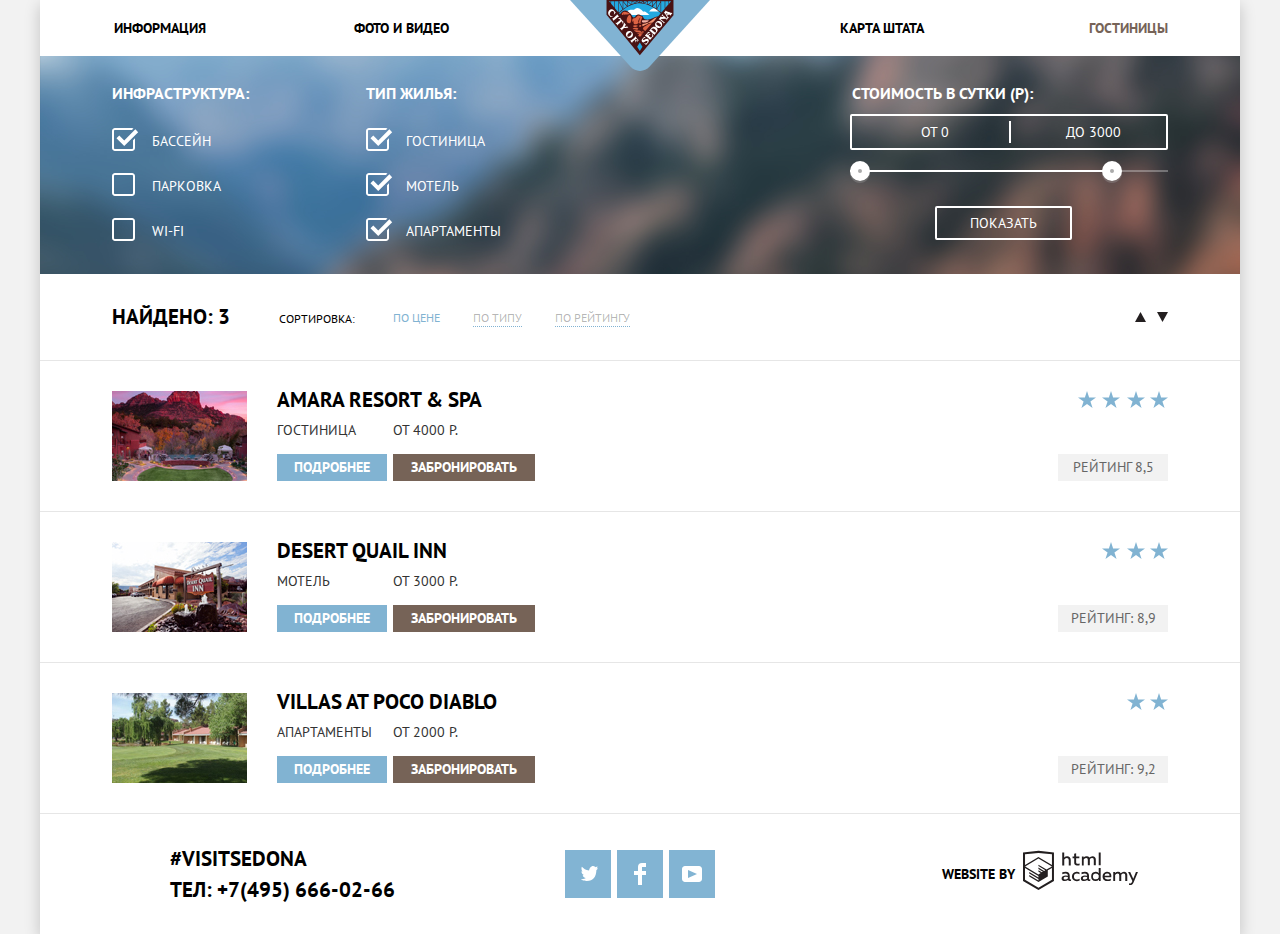
==== commit 1d23a84d: "Правки" ====
--- a/catalog.html
+++ b/catalog.html
@@ -4,234 +4,198 @@
     <meta charset="utf-8">
     <title>HTML Academy: Седона</title>
     <link href="https://fonts.googleapis.com/css?family=PT+Sans:400,700&subset=cyrillic" rel="stylesheet">
-	<link href="css/normalize.css" rel="stylesheet">
+    <link href="css/normalize.css" rel="stylesheet">
     <link href="css/style.css" rel="stylesheet">
-   </head>
+  </head>
   <body>
     <div class="container">
-        <header class="main-header">
-         <a class="header-logo" href="index.html">
-             <img src="img/logo-sedona.svg" alt="Sedona" width="140" height="72">
-         </a>
-           <nav>
-             <ul class="site-navigation">
-                 <li>
-                   <a class="nav-link" href="info.html">Информация</a>
-               </li>
-               <li>
-                 <a class="nav-link" href="galery.html">Фото и видео</a>
-               </li>
-               <li>
-                 <a class="nav-link" href="map.html">Карта штата</a>
-               </li>
-                 <li>
-                   <a class="nav-link hotel-state" href="catalog.html">Гостиницы</a>
-               </li>
-           </ul>
-         </nav>
-        </header>
+      <header class="main-header">
+        <a class="header-logo" href="index.html">
+        <img src="img/logo-sedona.svg" alt="Sedona" width="140" height="72">
+        </a>
+        <nav>
+          <ul class="site-navigation">
+            <li>
+              <a class="nav-link" href="info.html">Информация</a>
+            </li>
+            <li>
+              <a class="nav-link" href="galery.html">Фото и видео</a>
+            </li>
+            <li>
+              <a class="nav-link" href="map.html">Карта штата</a>
+            </li>
+            <li>
+              <a class="nav-link hotel-state" href="catalog.html">Гостиницы</a>
+            </li>
+          </ul>
+        </nav>
+      </header>
       <main>
         <section class="filtres">
-					<h2 class="visually-hidden">Фильтр гостиниц</h2>
-					<form class="filtres-form">
-						<div class="filtres-item">
-							<div class="filtres-title">Инфраструктура:</div>
-							<div class="filtres-item-checkbox">
-								<input class="filtres-input visually-hidden" type="checkbox" name="infrastructure" id="swimming" value="1" checked>
-								<label class="checkbox-label" for="swimming">Бассейн</label>
-							</div>
-							<div class="filtres-item-checkbox">
-								<input class="filtres-input visually-hidden" type="checkbox" name="infrastructure" id="parking" value="2">
-								<label class="checkbox-label" for="parking">Парковка</label>
-							</div>
-							<div class="filtres-item-checkbox">
-								<input class="filtres-input visually-hidden" type="checkbox" name="infrastructure" id="wifi" value="3">
-								<label class="checkbox-label" for="wifi">Wi-Fi</label>
-							</div>
-						</div>
-						<div class="filtres-item">
-							<div class="filtres-title">Тип жилья:</div>
-							<div class="filtres-item-checkbox">
-								<input class="filtres-input visually-hidden" type="checkbox" name="housing" id="hotel" value="1" checked>
-								<label class="checkbox-label" for="hotel">Гостиница</label>
-							</div>
-							<div class="filtres-item-checkbox">
-								<input class="filtres-input visually-hidden" type="checkbox" name="housing" id="motel" value="2" checked>
-								<label class="checkbox-label" for="motel">Мотель</label>
-							</div>
-							<div class="filtres-item-checkbox">
-								<input class="filtres-input visually-hidden" type="checkbox" name="housing" id="apartments" value="3" checked>
-								<label class="checkbox-label" for="apartments">Апартаменты</label>
-							</div>
-						</div>
-						<div class="filtres-price">
-							<div class="filtres-title ">Стоимость в сутки (Р):</div>
-							<div class="filtres-price-range">
-								<div class="filtres-price-min">
+          <h2 class="visually-hidden">Фильтр гостиниц</h2>
+          <form class="filtres-form">
+            <div class="filtres-item">
+              <div class="filtres-title">Инфраструктура:</div>
+              <div class="filtres-item-checkbox">
+                <input class="filtres-input visually-hidden" type="checkbox" name="infrastructure" id="swimming" value="1" checked>
+                <label class="checkbox-label" for="swimming">Бассейн</label>
+              </div>
+              <div class="filtres-item-checkbox">
+                <input class="filtres-input visually-hidden" type="checkbox" name="infrastructure" id="parking" value="2">
+                <label class="checkbox-label" for="parking">Парковка</label>
+              </div>
+              <div class="filtres-item-checkbox">
+                <input class="filtres-input visually-hidden" type="checkbox" name="infrastructure" id="wifi" value="3">
+                <label class="checkbox-label" for="wifi">Wi-Fi</label>
+              </div>
+            </div>
+            <div class="filtres-item">
+              <div class="filtres-title">Тип жилья:</div>
+              <div class="filtres-item-checkbox">
+                <input class="filtres-input visually-hidden" type="checkbox" name="housing" id="hotel" value="1" checked>
+                <label class="checkbox-label" for="hotel">Гостиница</label>
+              </div>
+              <div class="filtres-item-checkbox">
+                <input class="filtres-input visually-hidden" type="checkbox" name="housing" id="motel" value="2" checked>
+                <label class="checkbox-label" for="motel">Мотель</label>
+              </div>
+              <div class="filtres-item-checkbox">
+                <input class="filtres-input visually-hidden" type="checkbox" name="housing" id="apartments" value="3" checked>
+                <label class="checkbox-label" for="apartments">Апартаменты</label>
+              </div>
+            </div>
+            <div class="filtres-price">
+              <div class="filtres-title ">Стоимость в сутки (Р):</div>
+              <div class="filtres-price-range">
+                <div class="filtres-price-min">
                   <label class="range-label" for="amount-min"></label>
                   <input class="range-min" type="text" name="range-min" id="amount-min" value="От 0" readonly>
                 </div>
-								<div class="filtres-price-sep"></div>
-								<div class="filtres-price-max">
+                <div class="filtres-price-sep"></div>
+                <div class="filtres-price-max">
                   <label class="range-label" for="amount-max"></label>
                   <input class="range-max" type="text" name="range-max" id="amount-max" value="До 3000" readonly>
                 </div>
-							</div>
-							<div class="filtres-price-slider">
+              </div>
+              <div class="filtres-price-slider">
                 <div class="slider-range" id="slider-range">
-									<div class="slider-range-inside"></div>
-									<span class="slider-range-min"></span>
-									<span class="slider-range-max"></span>
-								</div>
-							</div>
-							<div class="filtres-submit">
-								<button class="filtres-submit-btn" type="submit">Показать</button>
-							</div>
-						</div>
-					</form>
-        </section> 
-        
-        <section class="sorting">
-          <span class="found">Найдено: 3</span>
-          <div class="sorting-filters">
-              <span>Сортировка:</span>
-              <a class="price" href="#">По цене</a>
-              <a class="type" href="#">По типу</a>
-              <a class="rating" href="#">По рейтингу</a>
-          </div>
-              <a class="up-button" href="#" aria-label="Сортировка по возрастанию">
-                <svg xmlns="http://www.w3.org/2000/svg" width="11" height="10" viewBox="0 0 11 10">
-                  <path fill="#231F20" d="M5.5 0L0 10h11z"/>
+                  <div class="slider-range-inside"></div>
+                  <span class="slider-range-min"></span>
+                  <span class="slider-range-max"></span>
+                </div>
+              </div>
+              <div class="filtres-submit">
+                <button class="filtres-submit-btn" type="submit">Показать</button>
+              </div>
+            </div>
+          </form>
+        </section>
+        <section class="hotels-found">
+          <div class="sorting">
+            <div class="sorting-wrap">
+              <div class="sorting-found">Найдено: 3</div>
+              <div class="sorting-text">Сортировка:</div>
+              <a class="sorting-select current-sorting" href="#">По цене</a>
+              <a class="sorting-select" href="#">По типу</a>
+              <a class="sorting-select" href="#">По рейтингу</a>
+              <div class="sorting-switch">
+                <a class="sorting-switch-btn" href="#" aria-label="Список выше">
+                  <svg xmlns="http://www.w3.org/2000/svg" width="11" height="10" viewBox="0 0 11 10">
+                    <path fill="#231F20" d="M5.5 0L0 10h11z"/>
+                  </svg>
+                </a>
+                <a class="sorting-switch-btn" href="#" aria-label="Список ниже">
+                  <svg xmlns="http://www.w3.org/2000/svg" width="11" height="10" viewBox="0 0 11 10">
+                    <path fill="#231F20" d="M5.5 10L0 0h11"/>
+                  </svg>
+                </a>
+              </div>
+            </div>
+          </div>
+          <div class="hotels-wrap">
+          <div class="hotel-item">
+            <div class="hotel-img">
+              <img src="img/amara-resort-spa.jpg" width="135" height="90" alt="Amara Resort & Spa">
+            </div>
+            <div class="hotel-info">
+                <a class="hotel-title" href="#">Amara Resort & Spa</a>    
+              <div class="hotel-type">Гостиница</div>
+              <div class="hotel-price">от 4000 р.</div>
+                <a class="hotel-link" href="#" aria-label="Amara Resort & Spa">Подробнее</a>  
+                <button class="hotel-booking" type="button">Забронировать</button>
+              </div>
+            <div class="hotel-rating">
+              <div class="hotel-rating-text">Рейтинг 8,5</div>
+              </div>
+          </div>  
+          <div class="hotel-item">
+            <div class="hotel-img">
+              <img src="img/desert-quail-inn.jpg" width="135" height="90" alt="Desert Quail Inn">
+            </div>
+            <div class="hotel-info">
+              <a class="hotel-title" href="#">Desert Quail Inn</a>
+              <div class="hotel-type">Мотель</div>
+              <div class="hotel-price">От 3000 Р.</div>
+              <a class="hotel-link" href="#" aria-label="Desert Quail Inn">
+                Подробнее
+              </a>
+              <button class="hotel-booking" type="button">Забронировать</button>
+            </div>
+            <div class="hotel-rating">
+              <div class="hotel-rating-text">Рейтинг: 8,9</div>
+            </div>
+          </div>
+          <div class="hotel-item">
+            <div class="hotel-img">
+              <img src="img/villas-at-poco-diablo.jpg" width="135" height="90" alt="Villas at Poco Diablo">
+            </div>
+            <div class="hotel-info">
+              <a class="hotel-title" href="#">Villas at Poco Diablo</a>
+              <div class="hotel-type">Апартаменты</div>
+              <div class="hotel-price">От 2000 Р.</div>
+              <a class="hotel-link" href="#" aria-label="Villas at Poco Diablo">
+                Подробнее
+              </a>
+              <button class="hotel-booking" type="button">Забронировать</button>
+            </div>
+            <div class="hotel-rating">
+              <div class="hotel-rating-text">Рейтинг: 9,2</div>
+            </div>
+          </div>	
+        </div>
+      </section>
+      </main>
+      <footer class="footer">
+        <div class="footer-link">
+          <div class="footer-wrap"></div>
+          <div class="footer-contacts">
+            <p class="footer-text">#VISITSEDONA</p>
+            <p class="footer-text">Тел: 
+              <a class="footer-tel" href="tel:+74956660266"> +7(495) 666-02-66</a>
+            </p>
+          </div>
+          <div class="footer-social">
+            <a class="footer-social-link twitter" href="#" aria-label="Twitter">
+              <p class="visually-hidden">Twitter</p>
+            </a>
+            <a class="footer-social-link facebook" href="https://facebook.com" aria-label="Facebook">
+              <p class="visually-hidden">Facebook</p>
+            </a>
+            <a class="footer-social-link youtube" href="https://youtube.com" aria-label="Youtube">
+              <p class="visually-hidden">Youtube</p>
+            </a>
+          </div>
+          <div class="footer-copyright">
+            <div class="footer-copyright-text">Website by</div>
+            <a class="footer-copyright-link" href="https://htmlacademy.ru/intensive/htmlcss" aria-label="HTML Academy">
+              <svg xmlns="http://www.w3.org/2000/svg" width="115" height="41" viewBox="0 0 108.08 36.85">
+                <title>logo-htmlacademy-small1</title>
+                <path d="M44.61,26.88a2,2,0,0,0,.55-0.1v1.33a3.25,3.25,0,0,1-1.18.21,1.67,1.67,0,0,1-1.67-1,4.84,4.84,0,0,1-3.14,1.08c-1.51,0-2.91-.83-2.91-2.55,0-2.13,2-2.79,3.71-2.79a11.08,11.08,0,0,1,2.17.25v-0.3c0-1-.76-1.77-2.19-1.77a7.42,7.42,0,0,0-3,.64v-1.7a10.21,10.21,0,0,1,3.19-.55c2.36,0,3.81,1.12,3.81,3.65v3a0.54,0.54,0,0,0,.49.59h0.17Zm-6.44-1.13A1.35,1.35,0,0,0,39.63,27h0.11a3.39,3.39,0,0,0,2.41-1V24.58a9.72,9.72,0,0,0-1.81-.21c-1,0-2.16.33-2.16,1.38h0Zm12.36-6.11a5,5,0,0,1,2.57.64V22a4.08,4.08,0,0,0-2.3-.7,2.75,2.75,0,1,0,0,5.49,5,5,0,0,0,2.43-.64v1.71a6.27,6.27,0,0,1-2.76.57A4.21,4.21,0,0,1,46,24.51q0-.21,0-0.41a4.32,4.32,0,0,1,4.18-4.46h0.38Zm12.17,7.24a2,2,0,0,0,.55-0.1v1.33a3.25,3.25,0,0,1-1.18.21,1.67,1.67,0,0,1-1.67-1,4.84,4.84,0,0,1-3.14,1.08c-1.51,0-2.91-.83-2.91-2.55,0-2.13,2-2.79,3.71-2.79a11.08,11.08,0,0,1,2.17.25v-0.3c0-1-.76-1.77-2.19-1.77a7.42,7.42,0,0,0-3,.64v-1.7a10.21,10.21,0,0,1,3.19-.55c2.36,0,3.81,1.12,3.81,3.65v3a0.54,0.54,0,0,0,.49.59h0.17Zm-6.44-1.13A1.35,1.35,0,0,0,57.73,27h0.11a3.39,3.39,0,0,0,2.41-1V24.58a9.72,9.72,0,0,0-1.81-.21c-1.06,0-2.16.33-2.16,1.38h0ZM73,16V28.2H71.35V26.88a3.88,3.88,0,0,1-3.19,1.54,4.4,4.4,0,0,1,0-8.78,3.81,3.81,0,0,1,3,1.3V16H73Zm-4.53,5.22a2.76,2.76,0,1,0,0,5.52A2.86,2.86,0,0,0,71.15,25V23A2.91,2.91,0,0,0,68.49,21.27ZM79,19.64c3.31,0,4.46,2.68,3.92,5.09H76.7c0.21,1.5,1.67,2.11,3.19,2.11a6.11,6.11,0,0,0,2.64-.59v1.6a7.14,7.14,0,0,1-3,.57C77,28.42,74.78,27,74.78,24a4.18,4.18,0,0,1,4-4.39H79Zm0.09,1.54a2.28,2.28,0,0,0-2.44,2.1v0.06H81.3A2,2,0,0,0,79.13,21.18Zm5.73,7V19.87h1.65v1a3.81,3.81,0,0,1,2.78-1.27A2.86,2.86,0,0,1,91.89,21a4.12,4.12,0,0,1,2.91-1.33A3.06,3.06,0,0,1,98,23V28.2h-1.9V23.05a1.59,1.59,0,0,0-1.42-1.75H94.42a2.8,2.8,0,0,0-2.07,1.12V28.2h-1.9V23.05A1.59,1.59,0,0,0,89,21.31H88.8a3,3,0,0,0-2.21,1.29v5.63H84.86Zm21.31-8.33h1.9l-3.91,9.46c-0.9,2.17-2.09,2.86-3.35,2.86a4.76,4.76,0,0,1-1.1-.14V30.46a2.86,2.86,0,0,0,.85.12c0.9,0,1.58-.64,2.07-1.9l0.17-.42-4-8.4h2l2.86,6.29ZM38.73,1.46V6.22a3.81,3.81,0,0,1,2.7-1.14,3.25,3.25,0,0,1,3.44,3.4v5.15H43V8.72a1.81,1.81,0,0,0-1.61-2h-0.3a2.93,2.93,0,0,0-2.32,1.39v5.52h-1.9V1.46h1.9ZM49.94,2.31v3h3V6.91h-3v3.81c0,1.1.5,1.46,1.58,1.46a4.49,4.49,0,0,0,1.69-.33v1.6A6.8,6.8,0,0,1,51,13.8a2.55,2.55,0,0,1-2.86-2.74V6.89H46.58V5.26h1.5V2.74Zm5.4,11.31V5.28H57v1A3.81,3.81,0,0,1,59.77,5a2.86,2.86,0,0,1,2.6,1.33A4.12,4.12,0,0,1,65.28,5,3.06,3.06,0,0,1,68.44,8.4v5.21h-1.9V8.46a1.59,1.59,0,0,0-1.42-1.75H64.89a2.8,2.8,0,0,0-2.07,1.12v5.78h-1.9V8.46A1.59,1.59,0,0,0,59.5,6.71H59.27A3,3,0,0,0,57.06,8v5.63H55.34ZM71.17,1.45H73V13.6H71.17V1.45ZM14.71,0H14.55L0,1.54V28.21l14.55,8.66,14.55-8.66V1.54Zm12.5,27.1L14.55,34.64,1.9,27.12V16.18l12.59,7.5V25L5.86,19.9v1.31l8.68,5.21v1.39L5.87,22.65V24l8.68,5.21,8.75-5.24V18.31L27.2,16V27.12Zm0-12.53-3.48,2-1.6,1L14.51,13v1.31L21,18.23H21l-0.14.09-1,.54-5.37-3.2V17l4.24,2.52-1,.67-3.2-1.9v1.31l2.1,1.24L14.5,22.1,2,14.65,14.51,7.11Zm0-1.32L14.49,5.76,1.91,13.25v-10L14.56,1.92,27.21,3.25v10h0Z" transform="translate(0 -0.02)" fill="#231f20"></path>
               </svg>
-              </a>
-              <a class="down-button" href="#" aria-label="Сортировка по убыванию">
-                <svg xmlns="http://www.w3.org/2000/svg" width="11" height="10" viewBox="0 0 11 10">
-                  <path fill="#231F20" d="M5.5 10L0 0h11"/>
-              </svg>                                  
-              </a>   
-      </section>
-      <section class="results">
-          <div class="wrapper">
-              <div class="results-img">
-               <img src="img/amara-resort-spa.jpg" width="135" height="90" alt="Amara Resort & Spa">
-              </div>
-              <div class="results-description">
-              <h1 class="results-description-header">
-                <a href="#">Amara Resort & Spa</a>    
-              </h1>    
-              <div class="results-info">
-                <span>Гостиница</span>
-                <br>
-                <a href="#">Подробнее</a>  
-              </div>
-              <div class="results-book">
-                <span>от 4000 р.</span>
-                <br>
-                <a href="#">Забронировать</a>  
-              </div>
-              </div>
-            <div class="results-rating">
-                <div class="rating-stars">
-                <img src="img/star.png" alt="Четыре звезды" width="18" height="17">
-                <img src="img/star.png" alt="" width="18" height="17">
-                <img src="img/star.png" alt="" width="18" height="17">
-                <img src="img/star.png" alt="" width="18" height="17">
-                </div>
-                <div class="results-number">
-                  <span>Рейтинг 8,5</span>
-                </div>
-            </div> 
-          </div> 
-          <div class="wrapper">
-              <div class="results-img">
-                  <img src="img/desert-quail-inn.jpg" width="135" height="90" alt="Desert Quail Inn">
-              </div>
-              <div class="results-description">
-                <h1 class="results-description-header">
-                <a href="#">Desert Quail Inn</a>
-                </h1>
-                <div class="results-info">
-                  <span>Мотель</span>
-                  <br>
-                  <a href="#">Подробнее</a>  
-                </div>
-                <div class="results-book">
-                  <span>от 3000 р.</span>
-                  <br>
-                  <a href="#">Забронировать</a>  
-                </div>
-             </div>
-              <div class="results-rating">
-                  <div class="rating-stars">
-                    <img src="img/star.png" alt="Три звезды" width="18" height="17">
-                    <img src="img/star.png" alt="" width="18" height="17">
-                    <img src="img/star.png" alt="" width="18" height="17">
-                  </div>
-                  <div class="results-number">
-                    <span>Рейтинг 8,9</span>
-                  </div>
-              </div>
-          </div> 
-              <div class="wrapper">
-                <div class="results-img">
-                  <img src="img/villas-at-poco-diablo.jpg" width="135" height="90" alt="Villas at Poco Diablo">
-                </div>
-              <div class="results-description">
-                <h1 class="results-description-header">
-                <a href="#">Villas at Poco Diablo</a>  
-                </h1>
-              <div class="results-info">
-                  <span>Апартаменты</span>
-                  <br>
-                  <a href="#">Подробнее</a>  
-              </div>
-              <div class="results-book">
-                  <span>от 2000 р.</span>
-                  <br>
-                  <a href="#">Забронировать</a>  
-              </div>
-            </div> 
-              <div class="results-rating">
-                  <div class="rating-stars">
-                    <img src="img/star.png" alt="Две звезды" width="18" height="17">
-                    <img src="img/star.png" alt="" width="18" height="17">
-                  </div>
-                  <div class="results-number">
-                    <span>Рейтинг 9,2</span>
-                  </div>
-              </div>
-            </div>  
-      </section>        
-  </main>
-    <footer class="footer">
-      <div class="footer-link">
-        <div class="footer-wrap"></div>
-        <div class="footer-contacts">
-          <p class="footer-text">#VISITSEDONA</a>
-              <p class="footer-text">Тел: 
-            <a class="footer-tel" href="tel:+74956660266"> +7(495) 666-02-66</a>
-              </p>	
+            </a>
+          </div>
         </div>
-      <div class="footer-social">
-        <a class="footer-social-link twitter" href="#" aria-label="Twitter">
-        <p class="visually-hidden">Twitter</p>
-       </a>
-        <a class="footer-social-link facebook" href="https://facebook.com" aria-label="Facebook">
-        <p class="visually-hidden">Facebook</p>
-      </a>
-        <a class="footer-social-link youtube" href="https://youtube.com" aria-label="Youtube">
-        <p class="visually-hidden">Youtube</p>
-      </a>
-      </div>
-      <div class="footer-copyright">
-        <div class="footer-copyright-text">Website by</div>
-       <a class="footer-copyright-link" href="https://htmlacademy.ru/intensive/htmlcss" aria-label="HTML Academy">
-        <svg xmlns="http://www.w3.org/2000/svg" width="115" height="41" viewBox="0 0 108.08 36.85"><title>logo-htmlacademy-small1</title><path d="M44.61,26.88a2,2,0,0,0,.55-0.1v1.33a3.25,3.25,0,0,1-1.18.21,1.67,1.67,0,0,1-1.67-1,4.84,4.84,0,0,1-3.14,1.08c-1.51,0-2.91-.83-2.91-2.55,0-2.13,2-2.79,3.71-2.79a11.08,11.08,0,0,1,2.17.25v-0.3c0-1-.76-1.77-2.19-1.77a7.42,7.42,0,0,0-3,.64v-1.7a10.21,10.21,0,0,1,3.19-.55c2.36,0,3.81,1.12,3.81,3.65v3a0.54,0.54,0,0,0,.49.59h0.17Zm-6.44-1.13A1.35,1.35,0,0,0,39.63,27h0.11a3.39,3.39,0,0,0,2.41-1V24.58a9.72,9.72,0,0,0-1.81-.21c-1,0-2.16.33-2.16,1.38h0Zm12.36-6.11a5,5,0,0,1,2.57.64V22a4.08,4.08,0,0,0-2.3-.7,2.75,2.75,0,1,0,0,5.49,5,5,0,0,0,2.43-.64v1.71a6.27,6.27,0,0,1-2.76.57A4.21,4.21,0,0,1,46,24.51q0-.21,0-0.41a4.32,4.32,0,0,1,4.18-4.46h0.38Zm12.17,7.24a2,2,0,0,0,.55-0.1v1.33a3.25,3.25,0,0,1-1.18.21,1.67,1.67,0,0,1-1.67-1,4.84,4.84,0,0,1-3.14,1.08c-1.51,0-2.91-.83-2.91-2.55,0-2.13,2-2.79,3.71-2.79a11.08,11.08,0,0,1,2.17.25v-0.3c0-1-.76-1.77-2.19-1.77a7.42,7.42,0,0,0-3,.64v-1.7a10.21,10.21,0,0,1,3.19-.55c2.36,0,3.81,1.12,3.81,3.65v3a0.54,0.54,0,0,0,.49.59h0.17Zm-6.44-1.13A1.35,1.35,0,0,0,57.73,27h0.11a3.39,3.39,0,0,0,2.41-1V24.58a9.72,9.72,0,0,0-1.81-.21c-1.06,0-2.16.33-2.16,1.38h0ZM73,16V28.2H71.35V26.88a3.88,3.88,0,0,1-3.19,1.54,4.4,4.4,0,0,1,0-8.78,3.81,3.81,0,0,1,3,1.3V16H73Zm-4.53,5.22a2.76,2.76,0,1,0,0,5.52A2.86,2.86,0,0,0,71.15,25V23A2.91,2.91,0,0,0,68.49,21.27ZM79,19.64c3.31,0,4.46,2.68,3.92,5.09H76.7c0.21,1.5,1.67,2.11,3.19,2.11a6.11,6.11,0,0,0,2.64-.59v1.6a7.14,7.14,0,0,1-3,.57C77,28.42,74.78,27,74.78,24a4.18,4.18,0,0,1,4-4.39H79Zm0.09,1.54a2.28,2.28,0,0,0-2.44,2.1v0.06H81.3A2,2,0,0,0,79.13,21.18Zm5.73,7V19.87h1.65v1a3.81,3.81,0,0,1,2.78-1.27A2.86,2.86,0,0,1,91.89,21a4.12,4.12,0,0,1,2.91-1.33A3.06,3.06,0,0,1,98,23V28.2h-1.9V23.05a1.59,1.59,0,0,0-1.42-1.75H94.42a2.8,2.8,0,0,0-2.07,1.12V28.2h-1.9V23.05A1.59,1.59,0,0,0,89,21.31H88.8a3,3,0,0,0-2.21,1.29v5.63H84.86Zm21.31-8.33h1.9l-3.91,9.46c-0.9,2.17-2.09,2.86-3.35,2.86a4.76,4.76,0,0,1-1.1-.14V30.46a2.86,2.86,0,0,0,.85.12c0.9,0,1.58-.64,2.07-1.9l0.17-.42-4-8.4h2l2.86,6.29ZM38.73,1.46V6.22a3.81,3.81,0,0,1,2.7-1.14,3.25,3.25,0,0,1,3.44,3.4v5.15H43V8.72a1.81,1.81,0,0,0-1.61-2h-0.3a2.93,2.93,0,0,0-2.32,1.39v5.52h-1.9V1.46h1.9ZM49.94,2.31v3h3V6.91h-3v3.81c0,1.1.5,1.46,1.58,1.46a4.49,4.49,0,0,0,1.69-.33v1.6A6.8,6.8,0,0,1,51,13.8a2.55,2.55,0,0,1-2.86-2.74V6.89H46.58V5.26h1.5V2.74Zm5.4,11.31V5.28H57v1A3.81,3.81,0,0,1,59.77,5a2.86,2.86,0,0,1,2.6,1.33A4.12,4.12,0,0,1,65.28,5,3.06,3.06,0,0,1,68.44,8.4v5.21h-1.9V8.46a1.59,1.59,0,0,0-1.42-1.75H64.89a2.8,2.8,0,0,0-2.07,1.12v5.78h-1.9V8.46A1.59,1.59,0,0,0,59.5,6.71H59.27A3,3,0,0,0,57.06,8v5.63H55.34ZM71.17,1.45H73V13.6H71.17V1.45ZM14.71,0H14.55L0,1.54V28.21l14.55,8.66,14.55-8.66V1.54Zm12.5,27.1L14.55,34.64,1.9,27.12V16.18l12.59,7.5V25L5.86,19.9v1.31l8.68,5.21v1.39L5.87,22.65V24l8.68,5.21,8.75-5.24V18.31L27.2,16V27.12Zm0-12.53-3.48,2-1.6,1L14.51,13v1.31L21,18.23H21l-0.14.09-1,.54-5.37-3.2V17l4.24,2.52-1,.67-3.2-1.9v1.31l2.1,1.24L14.5,22.1,2,14.65,14.51,7.11Zm0-1.32L14.49,5.76,1.91,13.25v-10L14.56,1.92,27.21,3.25v10h0Z" transform="translate(0 -0.02)" fill="#231f20"></path>
-             </svg>
-      </a>
-      </div>
-       </div>	
-     </footer>
+      </footer>
     </div>
   </body>
 </html>--- a/css/style.css
+++ b/css/style.css
@@ -16,22 +16,6 @@
   overflow-x: hidden;
 }
 
-ul {
-  padding: 0;
-}
-
-h2 {
-  font-weight: bold;
-  font-size: 21px;
-}
-
-header,
-main,
-footer {
-  width: 1200px;
-  margin: 0 auto;
-}
-
 a {
   color: #000000;
   text-decoration: none;
@@ -42,6 +26,7 @@
   height: auto;
   margin: 0;
   padding: 0;
+  border-style: none;
 }
 
 .visually-hidden {
@@ -67,7 +52,7 @@
   position: relative;
   width: 1200px;
   margin-left: auto;
-	margin-right: auto;
+  margin-right: auto;
   background-color: #ffffff;
   -webkit-box-shadow: 0 0 15px rgba(0, 0, 0, 0.5);
   box-shadow: 0px 5px 15px 0 rgba(0, 1, 1, 0.2);
@@ -87,39 +72,40 @@
 .main-header {
   position: relative;
   width: 1200px;
-	min-height: 56px;
-	font-weight: bold;
+  min-height: 56px;
+  font-weight: bold;
 }
 
 .header {
-	position: relative;
-	min-height: 56px;
-	width: 1200px;
-	font-weight: bold;
+  position: relative;
+  min-height: 56px;
+  width: 1200px;
+  font-weight: bold;
 }
 
 .header-logo {
   position: absolute;
-	z-index: 2;
-	left: 50%;
-	margin-left: -70px;
+  z-index: 2;
+  left: 50%;
+  margin-left: -70px;
 }
 
 .site-navigation {
   position: absolute;
-	z-index: 1;
-	display: flex;
-	width: 1200px;
+  z-index: 1;
+  display: flex;
+  width: 1200px;
   background-color: white;
   margin: 0;
+  padding: 0;
 }
 
 .site-navigation li {
   display: flex;
-	justify-content: center;
-	align-items: center;
-	width: 239px;
-	height: 56px;
+  justify-content: center;
+  align-items: center;
+  width: 239px;
+  height: 56px;
 }
 
 li:nth-child(2) {
@@ -132,15 +118,15 @@
 }
 
 li:last-child .nav-link {
-	margin-left: 15px;
+  margin-left: 15px;
 }
 
 li:nth-child(2) .nav-link {
-	margin-left: 5px;
+  margin-left: 5px;
 }
 
 .hotel-state {
-	color: #766357;
+  color: #766357;
 }
 
 .site-navigation li a:hover {
@@ -164,8 +150,8 @@
   background-color: #82B4D3;
   background-image: url("../img/intro-mask.svg"), 
 										url("../img/background-photo.jpg");
-	background-position: bottom center, top center;
-	background-repeat: no-repeat, no-repeat;
+  background-position: bottom center, top center;
+  background-repeat: no-repeat, no-repeat;
   text-align: center;
   line-height: 0;
 }
@@ -178,27 +164,27 @@
 
 .description {
   display: flex;
-	box-sizing: border-box;
-	min-height: 216px;
-	padding-left: 350px;
-	padding-right: 350px;
-	padding-top: 61px;
-	padding-bottom: 56px;
+  box-sizing: border-box;
+  min-height: 216px;
+  padding-left: 350px;
+  padding-right: 350px;
+  padding-top: 61px;
+  padding-bottom: 56px;
   background-color: white;
 }
 
 .info-city {
   display: flex;
-	flex-direction: column;
-	justify-content: space-between;
-	width: 100%;
+  flex-direction: column;
+  justify-content: space-between;
+  width: 100%;
   min-height: 99px;
 }
 
 .info {
   font-size: 21px;
-	font-weight: 700;
-	line-height: 26px;
+  font-weight: 700;
+  line-height: 26px;
   text-align: center;
   margin: 0;
   font-family: "PT Sans","Arial",sans-serif;
@@ -212,51 +198,57 @@
   font-weight: normal;
   font-family: "PT Sans","Arial",sans-serif;
   text-align: center;
-	margin: 0px;
+  margin: 0px;
 }
 
 .cause {
   display: flex;
-	min-height: 256px;
-	background-color: #82B4D3;
-	color: white;
+  min-height: 256px;
+  background-color: #82B4D3;
+  color: white;
 }
 
 .description-one {
   display: flex;
-	flex-direction: column;
-	justify-content: space-between;
-	box-sizing: border-box;
-	width: 400px;
-	min-height: 256px;
-	padding-top: 47px;
-	padding-bottom: 59px;
-	padding-left: 60px;
-	padding-right: 60px;
-	text-align: center; 
+  flex-direction: column;
+  box-sizing: border-box;
+  width: 400px;
+  min-height: 256px;
+  padding-top: 47px;
+  padding-bottom: 59px;
+  padding-left: 60px;
+  padding-right: 60px;
+  text-align: center; 
 }
 
 .cause-description .feature-picture + .description-one {
   box-sizing: border-box;
-	width: 400px;
-	min-height: 256px;
-	padding-top: 46px;
-	padding-bottom: 60px;
-	padding-left: 48px;
-	padding-right: 49px;
+  width: 400px;
+  min-height: 256px;
+  padding-top: 46px;
+  padding-bottom: 60px;
+  padding-left: 48px;
+  padding-right: 49px;
 }
 
 .cause-title {
   width: 55%;
-	align-self: center;
-	font-size: 21px;
-	font-weight: 700;
-	line-height: 21px;
+  align-self: center;
+  font-size: 21px;
+  font-weight: 700;
+  line-height: 21px;
+  margin-bottom: 25px;
 }
 
 .cause-text {
+  display: inline-block;
   line-height: 21px;
   font-weight: normal;
+
+}
+
+.number{
+  margin-bottom: 20px;	
 }
 
 .feature-picture {
@@ -267,56 +259,57 @@
   left: 0;
   top: 0;
   box-sizing: border-box;
-	min-height: 256px;
+  height: 256px;
 }
 
 .reason {
   display: flex;
-	flex-wrap: wrap;
-	width: 1200px;
-	min-height: 330px;
-	text-align: center;
-	background-color: white;
+  flex-wrap: wrap;
+  width: 1200px;
+  min-height: 330px;
+  text-align: center;
+  background-color: white;
 }
 
 .recommend-item {
   display: flex;
-	flex-direction: column;
-	justify-content: space-between;
-	box-sizing: border-box;
-	width: 400px;
-	min-height: 330px;
-	padding-top: 161px;
-	padding-bottom: 82px;
-	padding-left: 56px;
-	padding-right: 56px;
-	text-align: center;
+  flex-direction: column;
+  justify-content: space-between;
+  box-sizing: border-box;
+  width: 400px;
+  min-height: 330px;
+  padding-top: 161px;
+  padding-bottom: 82px;
+  padding-left: 56px;
+  padding-right: 56px;
+  text-align: center;
 }
 
 .housing {
-	background-image: url("../img/icon-1.svg");
-	background-position: center top 60px;
-	background-repeat: no-repeat;
+  background-image: url("../img/icon-1.svg");
+  background-position: center top 60px;
+  background-repeat: no-repeat;
 }
 
 .food {
-	background-image: url("../img/icon-3.svg");
-	background-position: center top 62px;
-	background-repeat: no-repeat;
+  background-image: url("../img/icon-3.svg");
+  background-position: center top 62px;
+  background-repeat: no-repeat;
 }
 
 .souvenirs {
-	background-image: url("../img/icon-2.svg");
-	background-position: center top 56px;
-	background-repeat: no-repeat;
-}
-
-.recommend-title {
+  background-image: url("../img/icon-2.svg");
+  background-position: center top 56px;
+  background-repeat: no-repeat;
+}
+
+.recommend-title,
+.more-title {
   width: 55%;
-	align-self: center;
-	font-size: 21px;
-	font-weight: 700;
-	line-height: 21px;
+  align-self: center;
+  font-size: 21px;
+  font-weight: 700;
+  line-height: 21px;
 }
 
 .recommend-text {
@@ -324,42 +317,32 @@
   font-weight: normal;
 }
 
-.recommend-img{
+.recommend-img,
+.feature-picture-img{
   line-height: 0;
 }
 
-.more-title {
-  width: 55%;
-	align-self: center;
-	font-size: 21px;
-	font-weight: 700;
-  line-height: 21px;
-  text-align: center;
-}
-
 .more-cause {
-	display: flex;
-	flex-wrap: wrap;
-	width: 1200px;
-	min-height: 256px;
-	text-align: center;
-	color: black;
-	background-color: #EFEFEF;
+  display: flex;
+  flex-wrap: wrap;
+  width: 1200px;
+  min-height: 256px;
+  text-align: center;
+  color: black;
+  background-color: #EFEFEF;
 }
 
 .more-item-cause {
-	display: flex;
-	flex-grow: 1;
-	flex-direction: column;
-	justify-content: space-between;
-	align-items: center;
-	box-sizing: border-box;
-	width: 400px;
-	min-height: 256px;
-	padding-top: 47px;
-	padding-bottom: 59px;
-	padding-left: 60px;
-	padding-right: 60px;
+  display: flex;
+  flex-grow: 1;
+  flex-direction: column;
+  box-sizing: border-box;
+  width: 400px;
+  min-height: 256px;
+  padding-top: 47px;
+  padding-bottom: 59px;
+  padding-left: 60px;
+  padding-right: 60px;
 }
 
 .more-item-cause .more-text {
@@ -373,25 +356,25 @@
 
 .interest-block {
   display: flex;
-	box-sizing: border-box;
-	min-height: 291px;
-	padding-top: 51px;
-	padding-left: 316px;
-	padding-right: 316px;
-	background-color: white;
+  box-sizing: border-box;
+  min-height: 291px;
+  padding-top: 51px;
+  padding-left: 316px;
+  padding-right: 316px;
+  background-color: white;
 }
 
 .interest-item {
   display: flex;
-	flex-direction: column;
-	align-items: center;
-	min-height: 240px;
-	text-align: center;
+  flex-direction: column;
+  align-items: center;
+  min-height: 240px;
+  text-align: center;
 }
 
 .interest-item h3 {
   font-size: 30px;
-	font-weight: bold;
+  font-weight: bold;
   margin-bottom: 24px;
   font-size: 30px;
   font-weight: 700;
@@ -407,14 +390,14 @@
 
 .search-button { 
   width: 568px;
-	height: 86px;
-	border: none;
-	align-self: center;
-	margin-top: auto;
-	font-size: 21px;
-	font-weight: bold;
-	text-transform: uppercase;
-	color: white;
+  height: 86px;
+  border: none;
+  align-self: center;
+  margin-top: auto;
+  font-size: 21px;
+  font-weight: bold;
+  text-transform: uppercase;
+  color: white;
   background-color: #776356;
   cursor: pointer;
   margin-top: 48px;
@@ -511,12 +494,12 @@
 }
 
 .date-input {
-   box-sizing: border-box;
-   padding-top: 8px;
-   padding-bottom: 6px;
-   padding-left: 18px;
-   flex-grow: 1;
-   height: 39px;
+  box-sizing: border-box;
+  padding-top: 8px;
+  padding-bottom: 6px;
+  padding-left: 18px;
+  flex-grow: 1;
+  height: 39px;
 }
 
 .date-input::-webkit-input-placeholder {
@@ -667,12 +650,12 @@
 }
 
 .map-img {
-	height: 593px;
-	background-image: url("../img/map.jpg");
+  height: 593px;
+  background-image: url("../img/map.jpg");
 }
 
 .map-img iframe {
-	border: 0px;
+  border: 0px;
 }
 
 footer {
@@ -681,77 +664,77 @@
 }
 
 .main-footer {
-	position: absolute;
-	bottom: 0px;
-	z-index: 2;
-	width: 1200px;
-	height: 120px;
+  position: absolute;
+  bottom: 0px;
+  z-index: 2;
+  width: 1200px;
+  height: 120px;
 }
 
 .footer-link {
-	position: relative;
-	display: flex;
-	width: 1200px;
-	height: 120px;
+  /*position: relative;*/
+  display: flex;
+  width: 1200px;
+  height: 120px;
 }
 
 .footer-wrap {
-	position: absolute;
-	z-index: 3;
-	top: 0;
-	left: 0;
-	bottom: 0;
-	width: 100%;
-	background-color: white;
-	opacity: 0.9;
+  position: absolute;
+  z-index: 3;
+  top: 0;
+  left: 0;
+  bottom: 0;
+  width: 100%;
+  background-color: white;
+  opacity: 0.9;
 }
 
 .footer-social,
 .footer-copyright {
-	z-index: 4;
-	display: flex;
-	justify-content: center;
-	align-items: center;
-	width: 400px;
+  z-index: 4;
+  display: flex;
+  justify-content: center;
+  align-items: center;
+  width: 400px;
 }
 
 .footer-contacts {
-	z-index: 4;
-	display: flex;
-	flex-direction: column;
-	justify-content: center;
-	width: 400px;
-	align-items: flex-start;
+  z-index: 4;
+  display: flex;
+  flex-direction: column;
+  justify-content: center;
+  width: 400px;
+  align-items: flex-start;
 }
 
 .footer-text {
-	margin: 0px;
-	margin-left: 130px;
-	padding: 0px;
-	font-size: 21px;
-	font-weight: bold;
-	line-height: 31px;
+  margin: 0px;
+  margin-left: 130px;
+  padding: 0px;
+  font-size: 21px;
+  font-weight: bold;
+  line-height: 31px;
 }
 
 .footer-social-link {
-	position: relative;
-	display: flex;
-	justify-content: center;
-	align-items: center;
-	width: 46px;
-	height: 48px;
-	margin-right: 6px;
+  position: relative;
+  display: flex;
+  justify-content: center;
+  align-items: center;
+  width: 46px;
+  height: 48px;
+  margin-right: 6px;
   background-color: #82B4D3;
   border: none;
 }
 
 .twitter::before {
-	content: "";
-	position: absolute;
-	top: 0px;
-	left: 0px;
-	display: block;
-	width: 100%;
+  content: "";
+  position: absolute;
+  top: 0px;
+  left: 0px;
+  display: block;
+  width: 100%;
   height: 100%;
   background-image: url("../img/tw.svg");
   background-repeat: no-repeat;
@@ -759,26 +742,26 @@
 }
 
 .facebook::before {
-	content: "";
-	position: absolute;
-	top: 0px;
-	left: 0px;
-	display: block;
-	width: 100%;
-	height: 100%;
+  content: "";
+  position: absolute;
+  top: 0px;
+  left: 0px;
+  display: block;
+  width: 100%;
+  height: 100%;
   background-image: url("../img/fb.svg");
   background-repeat: no-repeat;
   margin: 13px 17px;
 }
 
 .youtube::before {
-	content: "";
-	position: absolute;
-	top: 0px;
-	left: 0px;
+  content: "";
+  position: absolute;
+  top: 0px;
+  left: 0px;
   display: block;
-	width: 100%;
-	height: 100%;
+  width: 100%;
+  height: 100%;
   background-image: url("../img/youtube.svg");
   background-repeat: no-repeat;
   margin: 16px 13px;
@@ -791,110 +774,109 @@
 }
 
 .footer-social-link:last-child {
-	margin-right: 0px;
+  margin-right: 0px;
 }
 
 .footer-social-link:hover {
-	background-color: #669FC1;
+  background-color: #669FC1;
 }
 
 .footer-social-link:active {
-	background-color: #5397BE;
+  background-color: #5397BE;
 }
 .footer-social-link:focus {
   outline: 2px solid #A6C7FF;
-  
 }
 
 .footer-copyright-text {
-	margin-right: 8px;
+  margin-right: 8px;
 }
 
 .footer-copyright svg:hover path {
-	fill: #82B4D3;
+  fill: #82B4D3;
 }
 
 .footer-copyright svg:active path {
-	fill: #BEBCBD;
+  fill: #BEBCBD;
 }
 
 .form {
-	position: absolute;
+  position: absolute;
   z-index: 2;
   width: 568px;
-	left: 50%;
-	margin-top: -593px;
-	margin-left: -284px;
-	font-weight: bold;	
-	background-color: white;
-	box-shadow: 0px 7px 15px 0 rgba(0, 1, 1, 0.15);
+  left: 50%;
+  margin-top: -593px;
+  margin-left: -284px;
+  font-weight: bold;	
+  background-color: white;
+  box-shadow: 0px 7px 15px 0 rgba(0, 1, 1, 0.15);
 }
 
 .form-wrap {
-	display: flex;
-	flex-direction: column;
-	justify-content: space-between;
-	width: 458px;
-	min-height: 285px;
-	padding: 55px;
+  display: flex;
+  flex-direction: column;
+  justify-content: space-between;
+  width: 458px;
+  min-height: 285px;
+  padding: 55px;
 }
 
 .form-item {
-	display: flex;
-	justify-content: space-between;
-	align-items: center;
+  display: flex;
+  justify-content: space-between;
+  align-items: center;
 }
 
 .form-item:first-child {
-	margin-bottom: 29px;
+  margin-bottom: 29px;
 }
 
 .form-item:nth-child(2) {
-	margin-bottom: 30px;
+  margin-bottom: 30px;
 }
 
 .form-item:last-child {
-	margin-top: 54px;
+  margin-top: 54px;
 }
 
 .form-input-wrap {
-	position: relative;
-	display: flex;
-	justify-content: space-between;
-	align-items: center;
-	width: 346px;
-	height: 38px;
-	background-color: #F2F2F2;
+  position: relative;
+  display: flex;
+  justify-content: space-between;
+  align-items: center;
+  width: 346px;
+  height: 38px;
+  background-color: #F2F2F2;
 }
 
 .form-calendar-svg {
-	position: absolute;
-	z-index: 3;
-	right: 9px;
-	top: 8px;
+  position: absolute;
+  z-index: 3;
+  right: 9px;
+  top: 8px;
 }
 
 .form-input {
-	width: 344px;
-	padding-top: 9px;
-	padding-bottom: 9px;
-	padding-left: 11px;
-	padding-right: 37px;
-	font-weight: bold;
-	text-transform: uppercase;
-	background-color: #F2F2F2;
-	border: 2px solid #F2F2F2;
-	outline: none;
+  width: 344px;
+  padding-top: 9px;
+  padding-bottom: 9px;
+  padding-left: 11px;
+  padding-right: 37px;
+  font-weight: bold;
+  text-transform: uppercase;
+  background-color: #F2F2F2;
+  border: 2px solid #F2F2F2;
+  outline: none;
 }
 
 .form-wrap-short {
-	position: relative;
-	display: flex;
-	justify-content: space-between;
-	align-items: center;
-	width: 114px;
-	height: 38px;
-	background-color: #F2F2F2;
+  position: relative;
+  display: flex;
+  justify-content: space-between;
+  align-items: center;
+  width: 114px;
+  height: 38px;
+  background-color: #F2F2F2;
 }
 
 .form-input-short::-webkit-inner-spin-button,
@@ -911,155 +893,155 @@
 
 .quantity-adult-minus,
 .quantity-child-minus {
-	position: absolute;
-	z-index: 3;
-	top: 0px;
-	width: 38px;
-	height: 34px;
-	font-weight: bold;
-	font-size: 26px;
-	background-color: rgba(0, 0, 0, 0);
-	border: none;
-	color: #AAAAAA;
+  position: absolute;
+  z-index: 3;
+  top: 0px;
+  width: 38px;
+  height: 34px;
+  font-weight: bold;
+  font-size: 26px;
+  background-color: rgba(0, 0, 0, 0);
+  border: none;
+  color: #AAAAAA;
 }
 
 .quantity-adult-plus,
 .quantity-child-plus {
-	position: absolute;
-	z-index: 3;
-	right: 0px;
-	top: 0px;
-	width: 38px;
-	height: 36px;
-	background-color: rgba(0, 0, 0, 0);
-	border: none;
-	color: #AAAAAA;
-	font-weight: bold;
-	font-size: 26px;
+  position: absolute;
+  z-index: 3;
+  right: 0px;
+  top: 0px;
+  width: 38px;
+  height: 36px;
+  background-color: rgba(0, 0, 0, 0);
+  border: none;
+  color: #AAAAAA;
+  font-weight: bold;
+  font-size: 26px;
 }
 
 .quantity-adult-minus:hover,
 .quantity-child-minus:hover,
 .quantity-adult-plus:hover,
 .quantity-child-plus:hover {
-	color: black;
+  color: black;
 }
 
 .quantity-adult-minus:active,
 .quantity-child-minus:active,
 .quantity-adult-plus:active,
 .quantity-child-plus:active {
-	color: #82B4D3;
+  color: #82B4D3;
 }
 
 .form-input-short {
-	width: 42px;
-	padding-right: 34px;
-	padding-left: 34px;
-	padding-top: 9px;
-	padding-bottom: 9px;
-	font-weight: bold;
-	text-transform: uppercase;
-	text-align: center;
-	background-color: #F2F2F2;
-	border: 2px solid #F2F2F2;
-	outline: none;
+  width: 42px;
+  padding-right: 34px;
+  padding-left: 34px;
+  padding-top: 9px;
+  padding-bottom: 9px;
+  font-weight: bold;
+  text-transform: uppercase;
+  text-align: center;
+  background-color: #F2F2F2;
+  border: 2px solid #F2F2F2;
+  outline: none;
 }
 
 .form-wrap-short:first-child {
-	margin-right: auto;
+  margin-right: auto;
 }
 
 .form-input:hover,
 .form-input-short:hover {
-	background-color: #ECECEC;
-	border: 2px solid #ECECEC;
+  background-color: #ECECEC;
+  border: 2px solid #ECECEC;
 }
 
 .form-input-wrap:hover,
 .form-wrap-short:hover {
-	background-color: #ECECEC;
+  background-color: #ECECEC;
 }
 
 .form-input:focus,
 .form-input-short:focus {
-	background-color: white;
-	border: 2px solid #E6E6E6;
+  background-color: white;
+  border: 2px solid #E6E6E6;
 }
 
 .form-submit {
-	width: 100%;
-	height: 58px;
-	color: white;
-	font-size: 21px;
-	text-transform: uppercase;
-	font-weight: bold;
-	border: none;
-	background-color: #82B4D3;
+  width: 100%;
+  height: 58px;
+  color: white;
+  font-size: 21px;
+  text-transform: uppercase;
+  font-weight: bold;
+  border: none;
+  background-color: #82B4D3;
 }
 
 .form-calendar-svg:hover path {
-	fill: #000000;
+  fill: #000000;
 }
 
 .form-input:hover + .form-calendar-svg path {
-	fill: #000000;
+  fill: #000000;
 }
 
 .form-calendar-svg:active path {
-	fill: #82B4D3;
+  fill: #82B4D3;
 }
 
 .form-input:active + .form-calendar-svg path {
-	fill: #82B4D3;
+  fill: #82B4D3;
 }
 
 .form-submit:hover {
-	background-color: #669FC1;
+  background-color: #669FC1;
 }
 
 .form-submit:active {
-	background-color: #5397BE;
-	color: #95BAD3;
+  background-color: #5397BE;
+  color: #95BAD3;
 }
 
 .form-title {
-	width: 112px;
+  width: 112px;
 }
 
 .form-title-last {
-	width: 65px;
-	padding-left: 53px;
+  width: 65px;
+  padding-left: 53px;
 }
 
 .filtres {
-	background-color: #434F53;
+  background-color: #434F53;
   background-image: url("../img/filter-background.png");
   background-position: center 50%;
   width: 1200px;
 }
 
 .filtres-form {
-	box-sizing: border-box;
-	min-height: 217px;
-	display: flex;
-	justify-content: space-between;
-	padding-left: 72px;
-	padding-right: 72px;
-	padding-top: 29px;
-	padding-bottom: 30px;
+  box-sizing: border-box;
+  min-height: 217px;
+  display: flex;
+  justify-content: space-between;
+  padding-left: 72px;
+  padding-right: 72px;
+  padding-top: 29px;
+  padding-bottom: 30px;
 }
 
 .filtres-item {
-	display: flex;
-	flex-direction: column;
-	min-width: 182px;
-	margin-right: 72px;
+  display: flex;
+  flex-direction: column;
+  min-width: 182px;
+  margin-right: 72px;
 }
 
 .filtres-title {
-	margin-bottom: 27px;
-	font-weight: bold;
+  margin-bottom: 27px;
+  font-weight: bold;
   color: white;
   font-family: "PT Sans","Arial",sans-serif;
   font-size: 16px;
@@ -1067,7 +1049,7 @@
 }
 
 .checkbox-label {
-	color: white;
+  color: white;
   font-family: "PT Sans","Arial",sans-serif;
   font-weight: normal;
   font-size: 14px;
@@ -1081,177 +1063,177 @@
 }
 
 .filtres-input {
-	opacity: 0;
+  opacity: 0;
 }
 
 .checkbox-label::before {
-	content: "";
-	display: inline-block;
-	vertical-align: top;
-	height: 23px;
-	width: 23px;
-	margin-right: 17px;
+  content: "";
+  display: inline-block;
+  vertical-align: top;
+  height: 23px;
+  width: 23px;
+  margin-right: 17px;
   background-image: url("../img/checkbox-off.svg");
 }
 
 .filtres-input:checked + .checkbox-label::before {
-	content: "";
-	height: 23px;
-	width: 27px;
-	margin-right: 13px;	
+  content: "";
+  height: 23px;
+  width: 27px;
+  margin-right: 13px;	
   background-image: url("../img/checkbox-on.svg");
 }
 
 .filtres-input:focus + .checkbox-label::before,
 .filtres-input:focus:checked + .checkbox-label::before {
-	outline: 2px solid #A6C7FF;
+  outline: 2px solid #A6C7FF;
 }
 
 .filtres-input:disabled + .checkbox-label::before {
-	content: "";
-	height: 23px;
-	width: 23px;
-	margin-right: 17px;	
-	background-image: url("../img/checkbox-off-3.svg");
+  content: "";
+  height: 23px;
+  width: 23px;
+  margin-right: 17px;	
+  background-image: url("../img/checkbox-off-3.svg");
 }
 
 .filtres-input:checked:disabled + .checkbox-label::before {
-	content: "";
-	height: 23px;
-	width: 27px;
-	margin-right: 13px;	
-	background-image: url("../img/checkbox-on-2.svg");
+  content: "";
+  height: 23px;
+  width: 27px;
+  margin-right: 13px;	
+  background-image: url("../img/checkbox-on-2.svg");
 }
 
 .filtres-item-checkbox:not(:last-child) {
-	margin-bottom: 19px;
+  margin-bottom: 19px;
 }
 
 .filtres-price {
-	width: 318px;
-	margin-left: auto;
-	display: flex;
+  width: 318px;
+  margin-left: auto;
+  display: flex;
   flex-direction: column;
   padding-left: 230px;
 }
 
 .filtres-price .filtres-title {
-	padding-left: 2px;
-	margin-bottom: 13px;
+  padding-left: 2px;
+  margin-bottom: 13px;
 }
 
 .filtres-price-range {
-	display: flex;
-	align-items: center;
-	box-sizing: border-box;
-	min-width: 318px;
-	min-height: 36px;
-	margin-bottom: 20px;
-	border: 2px solid white;
-	border-radius: 2px;
+  display: flex;
+  align-items: center;
+  box-sizing: border-box;
+  min-width: 318px;
+  min-height: 36px;
+  margin-bottom: 20px;
+  border: 2px solid white;
+  border-radius: 2px;
 }
 
 .filtres-price-min {
-	min-width: 157px;
-	text-align: center;
-	color: white;
+  min-width: 157px;
+  text-align: center;
+  color: white;
 }
 
 .filtres-price-max {
-	min-width: 155px;
-	text-align: center;
-	color: white;
+  min-width: 155px;
+  text-align: center;
+  color: white;
 }
 
 .filtres-price-sep {
-	width: 2px;
-	height: 22px;
-	background-color: white;
+  width: 2px;
+  height: 22px;
+  background-color: white;
 }
 
 .filtres-submit {
-	margin-top: 34px;
+  margin-top: 34px;
 }
 
 .filtres-submit-btn {
   width: 137px;
-	margin-left: 85px;
-	margin-bottom: 2px;
-	border: 2px solid white;
-	border-radius: 2px;
-	background-color: rgba(0, 0, 0, 0);
-	text-transform: uppercase;
-	color: white;
+  margin-left: 85px;
+  margin-bottom: 2px;
+  border: 2px solid white;
+  border-radius: 2px;
+  background-color: rgba(0, 0, 0, 0);
+  text-transform: uppercase;
+  color: white;
   line-height: 30px;
   cursor: pointer;
   padding: 0;
 }
 
 .filtres-submit-btn:hover {
-	background-color: white;
-	color: black;
+  background-color: white;
+  color: black;
 }
 
 .filtres-price-slider {
-	position: relative;
-	min-width: 318px;
-	height: 2px;
-	background-color: rgba(255, 255, 255, 0.3);
+  position: relative;
+  min-width: 318px;
+  height: 2px;
+  background-color: rgba(255, 255, 255, 0.3);
 }
 
 .slider-range-inside {
-	width: 260px;
-	height: 2px;
-	background-color: white;
+  width: 260px;
+  height: 2px;
+  background-color: white;
 }
 
 .slider-range-min {
-	position: absolute;
-	z-index: 2;
-	top: -9px;
-	height: 22px;
-	width: 20px;
-	background-image: url("../img/filter-button.svg");
+  position: absolute;
+  z-index: 2;
+  top: -9px;
+  height: 22px;
+  width: 20px;
+  background-image: url("../img/filter-button.svg");
 }
 
 .slider-range-max {
-	position: absolute;
-	z-index: 2;
-	left: 252px;
-	top: -9px;
-	height: 22px;
-	width: 20px;
-	background-image: url("../img/filter-button.svg");
+  position: absolute;
+  z-index: 2;
+  left: 252px;
+  top: -9px;
+  height: 22px;
+  width: 20px;
+  background-image: url("../img/filter-button.svg");
 }
 
 .slider-range-min:hover {
-	position: absolute;
-	z-index: 2;
-	cursor: pointer;
+  position: absolute;
+  z-index: 2;
+  cursor: pointer;
   top: -10px;
-	height: 24px;
-	width: 22px;
-	background-image: url("../img/filter-button-hover.svg");
+  height: 24px;
+  width: 22px;
+  background-image: url("../img/filter-button-hover.svg");
 }
 
 .slider-range-max:hover {
-	position: absolute;
-	z-index: 2;
-	cursor: pointer;
-	left: 251px;
+  position: absolute;
+  z-index: 2;
+  cursor: pointer;
+  left: 251px;
   top: -10px;
-	height: 24px;
-	width: 22px;
-	background-image: url("../img/filter-button-hover.svg");
+  height: 24px;
+  width: 22px;
+  background-image: url("../img/filter-button-hover.svg");
 }
 
 .range-min,
 .range-max {
-	border: none;
-	background-color: rgba(0,0,0,0);
-	color: white;
-	text-align: center;
-	text-transform: uppercase;
+  border: none;
+  background-color: rgba(0,0,0,0);
+  color: white;
+  text-align: center;
+  text-transform: uppercase;
 }
 
 .sorting {
@@ -1338,164 +1320,245 @@
   fill: #81b3d2;
 }
 
-.results {
-  display: flex;
-  position: relative;
-  width: 1200px;
-  margin: 0 auto;
+.sorting {
+  display: flex;
+  padding: 0;
+  border: none;
+}
+
+.hotels-found,
+.hotels-wrap {
+  display: flex;
   flex-direction: column;
-  background: #fefefe;
-  -webkit-box-orient: vertical;
-  -webkit-box-direction: normal;
-  border: none;
-}
-
-.wrapper {
-  display: flex;
-  padding: 25px 72px 30px;
-  border-bottom: 1px solid #e5e5e5;
-  -webkit-box-align: center;
-  align-items: center;
-}
-
-.results-img {
-  width: 165px;
-  height: 90px;
-}
-
-.results-description {
-  display: flex;
-  width: 781px;
-  min-height: 100px;
+}
+
+.sorting-wrap {
+	width: 1200px;
+	min-height: 86px;
+	padding-left: 72px;
+	padding-right: 72px;
+	display: flex;
+	align-items: center;
+	border-bottom: 1px solid #E6E6E6;
+}
+
+.sorting-found {
+	margin-right: 49px;
+	font-size: 21px;
+	font-weight: bold;
+	line-height: 1.15;
+}
+
+.sorting-text {
+	margin-right: 38px;
+	margin-top: 3px;
+	font-size: 12px;
+	font-weight: normal;
+	font-family: "PT Sans","Arial",sans-serif;
+	line-height: 1.15;
+}
+
+.sorting-select {
+	margin-top: 4px;
+	margin-right: 33px;
+	padding: 0px;
+	padding-bottom: 1px;
+	font-size: 12px;
+	text-transform: uppercase;
+	color: rgba(0, 0, 0, 0.3);
+	background: none;
+	border: none;
+	border-bottom: 1px dotted #81b3d2;
+	font-weight: normal;
+	line-height: 1.15;
+}
+
+.current-sorting {
+	color: #81b3d2;
+	
+	border-bottom: 1px dotted rgba(0, 0, 0, 0);
+}
+
+.sorting-select:hover {
+	color: #81b3d2;
+}
+
+.sorting-select:active {
+	color: black;
+	
+	border-bottom: 1px dotted rgba(0, 0, 0, 0);
+}
+
+.sorting-switch {
+	margin-left: auto;
+}
+
+.sorting-switch-btn {
+	width: 11px;
+	margin-left: 7px;
+	background: none;
+	border: none;
+}
+
+.sorting-switch-btn:hover path {
+	fill: #1E191A;
+}
+
+.sorting-switch-btn:active path {
+	fill: #82B4D3;
+}
+
+.hotel-item {
+  width: 1056px;
+  min-height: 90px;
+  display: flex;
+  padding-top: 30px;
+  padding-bottom: 30px;
+  padding-left: 72px;
+  padding-right: 72px;
+  border-bottom: 1px solid #E6E6E6;
+  line-height: 10px;
+}
+
+.hotel-img {
+  margin-right: 30px;
+}
+
+.hotel-rating {
+  margin-left: auto;
+}
+
+.hotel-info {
+  display: flex;
   flex-wrap: wrap;
-  align-content: flex-start;
-}
-
-.results-description-header {
-  min-width: 750px;
-  margin-top: 0px;
-  margin-bottom: 5px;
-}
-
-.results-description h1 {
-  color: #000000;    
-  font-family: "PT Sans", sans-serif;
+  align-content: space-between;
+  width: 258px;
+  min-height: 90px
+}
+
+.hotel-title {
+  margin-bottom: -4px;
   font-size: 21px;
   font-weight: bold;
-  line-height: 26px;
-}
-
-.results-description-header a {
-  font-size: 21px;
-  font-weight: bold;
-}
-
-.results-description a {
-  text-decoration: none;
-  color: #000000;
-}
-
-.results-description-header a:hover {
+  line-height: 18px;
+}
+
+.hotel-title:hover {
   color: #81b3d2;
 }
 
-.results-description-header a:focus {
-  color: #cacaca;
-}
-
-.results-info {
+.hotel-title:active {
+  color: rgba(0, 0, 0, 0.3);
+}
+
+.hotel-type {
+  width: 110px;
   margin-right: 6px;
-}
-
-.results-info span,
-.results-book span {
+  color: #333333;
+  line-height: 14px;	
   font-weight: normal;
 }
 
-.results-info a {
-  display: block;
-  margin-top: 11px;
-  padding: 3px 17px;
-  color: #ffffff;
+.hotel-price {
+  width: 142px;
+  color: #333333;
+  line-height: 14px;	
+  font-weight: normal;
+}
+
+.hotel-link {
+  width: 110px;
+  height: 27px;
+  margin-right: 6px;
+  color: white;
+  font-weight: bold;
+  line-height: 27px;
+  text-align: center;
   background-color: #81b3d2;
-  font-size: 14px;
-  font-weight: bold;
-  line-height: 21px;
-}
-
-.results-info a:hover {
+}
+
+.hotel-link:hover {
   background-color: #669ec0;
 }
 
-.results-info a:focus {
+.hotel-link:active {
   background-color: #5496bd;
   color: rgba(255, 255, 255, 0.3);
 }
 
-.results-book a {
-  display: block;
-  margin-top: 12px;
-  padding: 3px 17px 2px 17px;
-  color: #ffffff;
+.hotel-booking {
+  width: 142px;
+  height: 27px;
+  text-align: center;
+  vertical-align: middle;
+  font-weight: bold;
+  text-transform: uppercase;
+  color: white;
   background-color: #766357;
-  font-size: 14px;
-  font-weight: bold;
-  line-height: 21px;
-}
-
-.results-book a:hover {
+  border: none;
+  padding: 0;
+}
+
+.hotel-booking:hover {
   background-color: #604e43;
 }
 
-.results-book a:focus {
+.hotel-booking:active {
   background-color: #503e33;
   color: rgba(255, 255, 255, 0.3);
 }
 
-.results-rating {
-  display: flex;
-  -webkit-box-orient: vertical;
-  -webkit-box-direction: normal;
+.hotel-rating {
+  display: flex;
   flex-direction: column;
-  height: 87px;
-  width: 110px;
-  text-align: right;
-  -webkit-box-pack: justify;
-  justify-content: space-between;
-  line-height: 21px;
-}
-
-.results-rating .rating-stars {
-  color: #81b3d2;
-  font-size: 19px;
-  line-height: 21px;
-}
-
- .results-number span {
+  justify-content: flex-end;
+}
+
+.hotel-rating-text {
+  min-width: 110px;
+  line-height: 27px;
+  text-align: center;
   color: #666666;
   background-color: #f2f2f2;
-  text-align: center;
-  margin: 0;
-  line-height: 21px;
-  font-size: 14px;
-  text-align: center;
-  font-family: "PT Sans","Arial",sans-serif;
   font-weight: normal;
-  font-stretch: normal;
-  font-style: normal;
-}
-
-.results-rating span {
-  padding-top: 3px;
-  padding-bottom: 3px;
-  display: block;
-  color: #666666;
-  background-color: #f2f2f2;
-  
-}
-
-.rating-stars {
-  margin-left: auto;
-}
-
-
+}
+
+.hotel-item:first-child .hotel-rating {
+  background-image: url("../img/star.svg"),
+										url("../img/star.svg"),
+										url("../img/star.svg"),
+										url("../img/star.svg");
+  background-position: top right,
+											 top right 23px,
+											 top right 48px,
+											 top right 72px;
+  background-repeat: no-repeat, 
+										 no-repeat,
+										 no-repeat,
+										 no-repeat;
+}
+
+.hotel-item:nth-child(2) .hotel-rating {
+  background-image: url("../img/star.svg"),
+										url("../img/star.svg"),
+										url("../img/star.svg");
+  background-position: top right,
+											 top right 23px,
+											 top right 48px;
+  background-repeat: no-repeat, 
+										 no-repeat,
+										 no-repeat;
+}
+
+.hotel-item:last-child .hotel-rating {
+  background-image: url("../img/star.svg"),
+  									url("../img/star.svg");
+  background-position: top right,
+											 top right 23px;
+  background-repeat: no-repeat, 
+										 no-repeat;
+}
+
+.star {
+  margin-left: 2px;
+}
